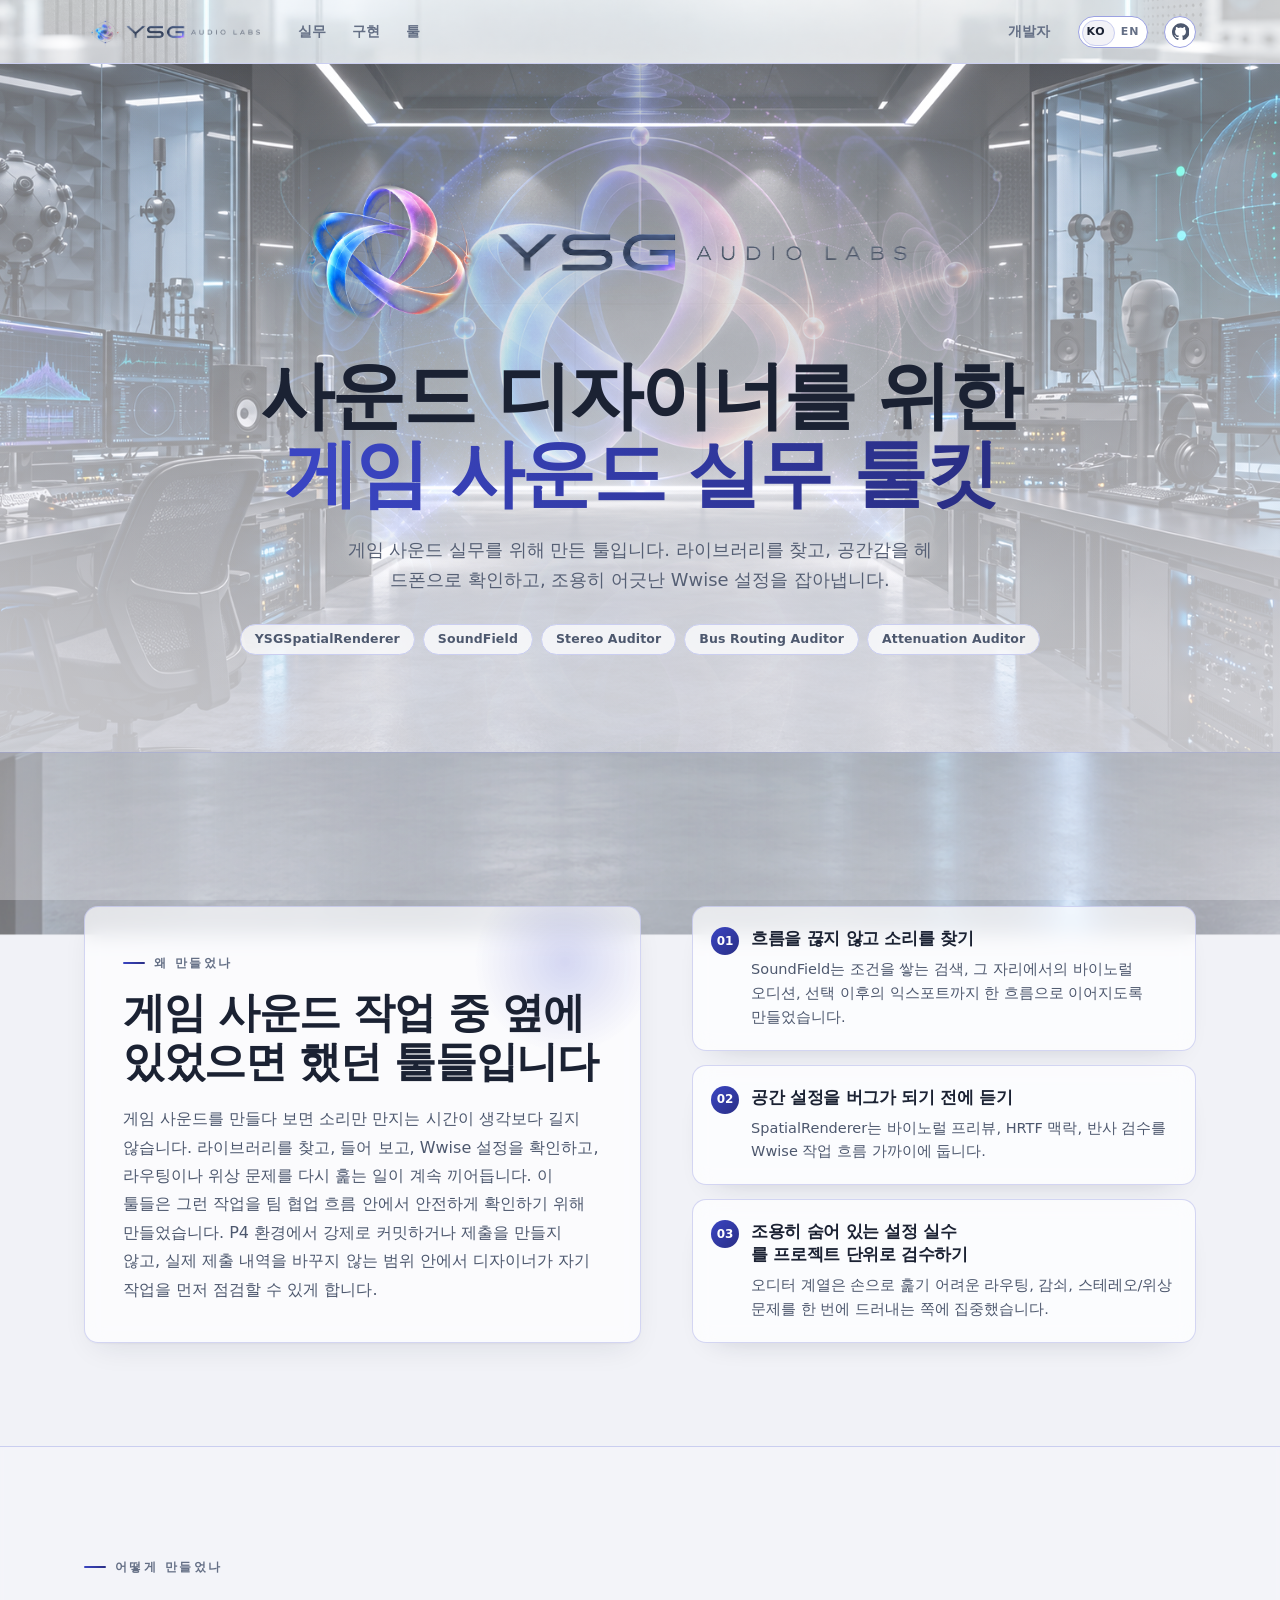
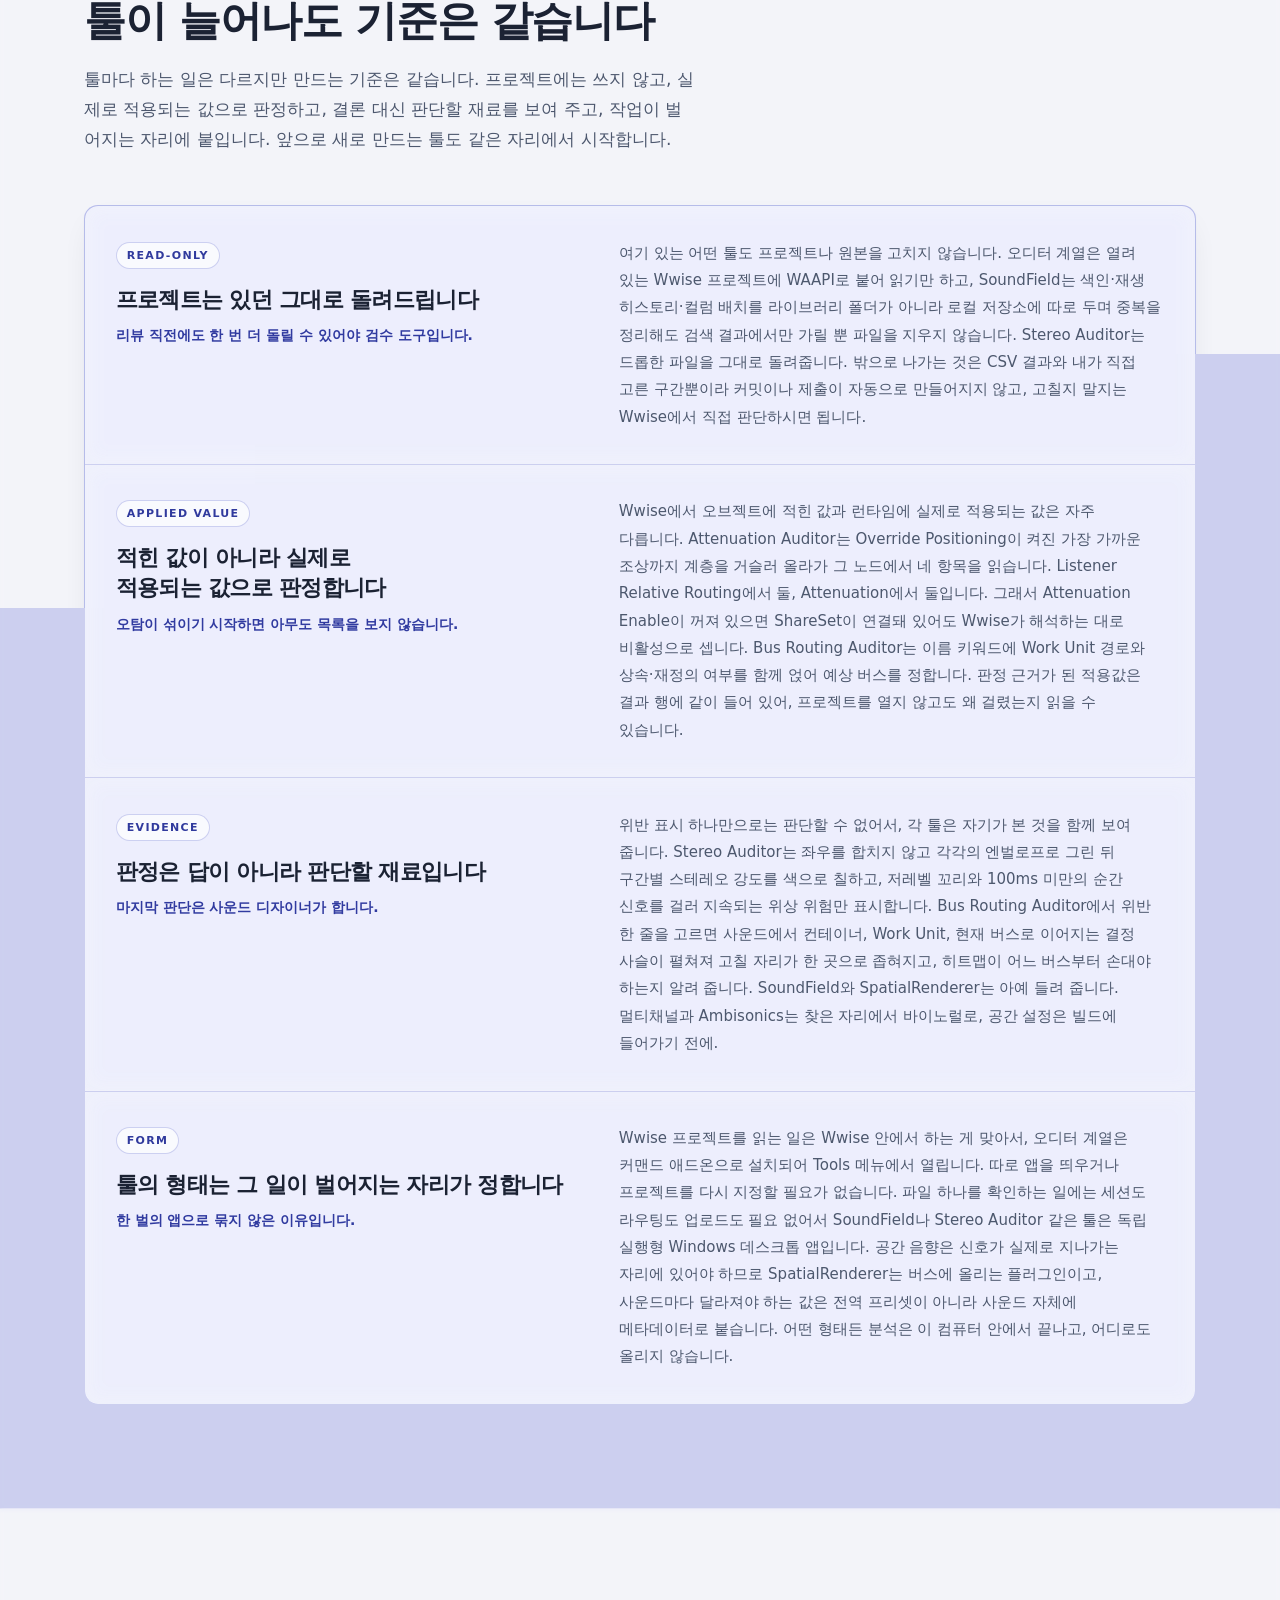
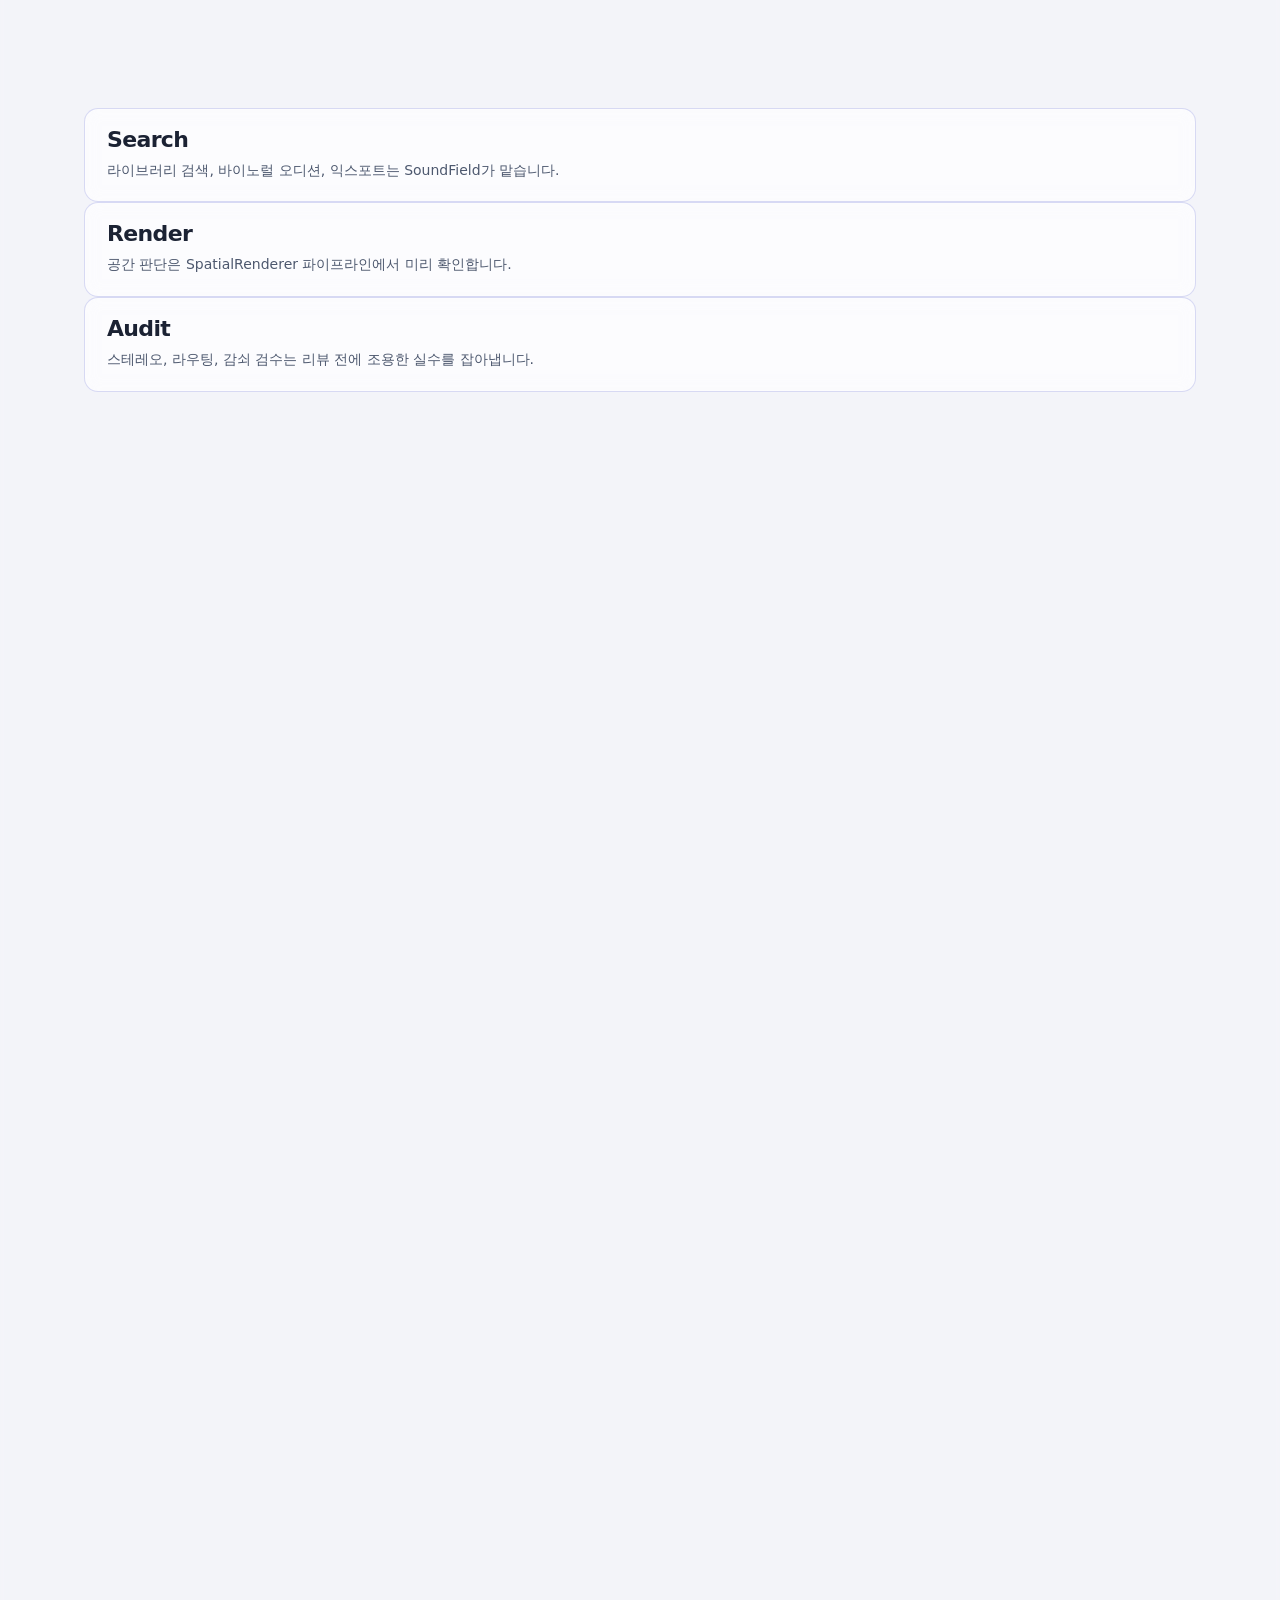
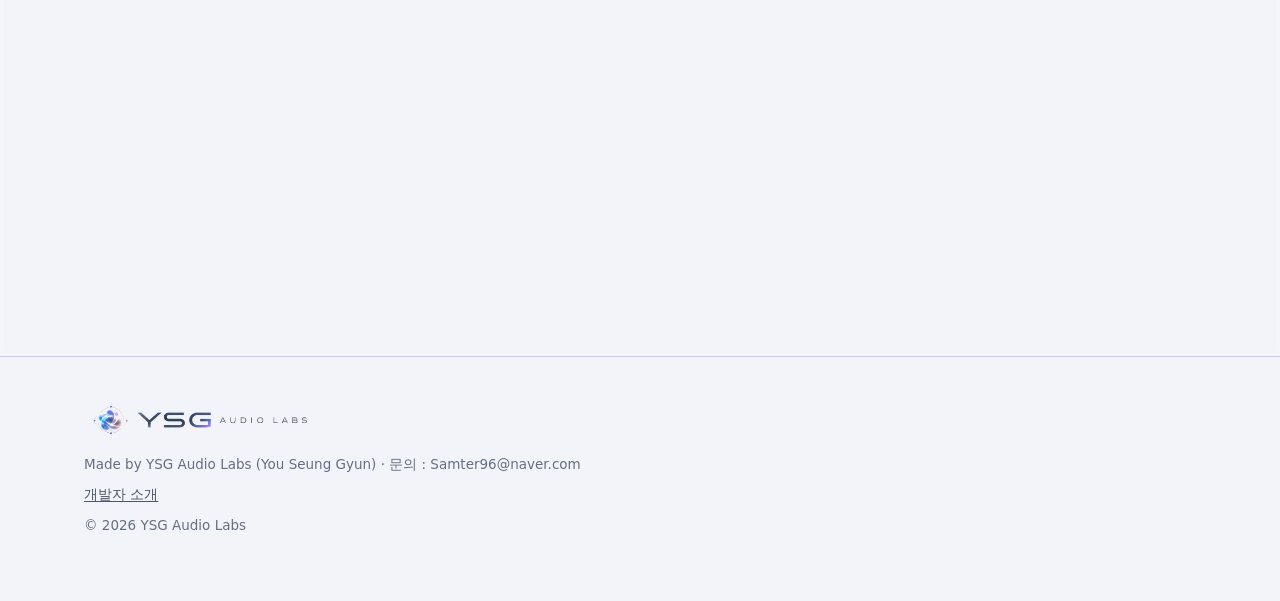
==== index.html @ 3180306f "chore: SoundField 다운로드를 v2.1.6 으로 올린다 Co-Authored-By: Claude Opus 5.5 <noreply@anthropic.com>" ====
<!doctype html>
<html lang="ko">
<head>
<meta charset="utf-8">
<meta name="viewport" content="width=device-width, initial-scale=1, viewport-fit=cover">
<title>YSG Audio Labs</title>
<meta name="description" content="YSG Audio Labs: YSGSpatialRenderer, SoundField, Stereo Auditor, Wwise Bus Routing Auditor, Wwise Attenuation Auditor — 사운드 디자이너를 위한 게임 사운드 실무 툴킷.">
<link rel="icon" href="assets/favicon-ysg.ico" sizes="any">
<link rel="icon" type="image/png" sizes="32x32" href="assets/favicon-ysg-32.png">
<link rel="apple-touch-icon" href="assets/favicon-ysg.png">
<!-- 공용 스타일시트·스크립트. 페이지마다 복사하지 말 것. -->
<link rel="stylesheet" href="assets/ysg.css">
<style>
  /* 허브는 제품이 아니라 목록이다. SoundField 의 파랑과 겹치지 않도록
     자체 키컬러는 인디고를 쓰고, 각 카드가 자기 제품의 키컬러를 인라인
     변수로 덮어쓴다 (사용자 지시 2026-09-10 — 페이지마다 다른 개성). */
  :root{
    --key:      #3a45c2;
    --key-2:    #2a2f86;
    --key-grad: #2a2f86;
    --keys-1:   #141c4a;
    --keys-2:   #23299b;
    --keys-3:   #2f3f8a;

    /* 밝은 지면도 인디고로 물들인다 — SoundField(파랑)·Bus Routing(초록)과
       같은 흰색이 아니라 페이지마다 다른 흰색이 되도록. 채도를 크게 올렸다
       — 이전 버전은 너무 옅어서 흰색과 구분이 안 됐다 (지적 반영, 2026-09-10). */
    --paper:  #f7f7fc;
    --tint:   #f3f4f9;
    --tint-2: #f2f2f7;
    --line:   #cacef0;
    --line-2: #9ba1e2;
  }
  /* 폰트 경로가 한 단계 얕다 (허브는 루트에 있다) — @font-face 는 스타일시트
     기준이라 그대로 동작한다. 여기서 다시 선언하지 말 것. */

  body.hub-page{
    background:#f1f2f7;
    isolation:isolate;
  }
  body.hub-page::before{
    content:""; position:fixed; inset:-2vw; z-index:0; pointer-events:none;
    background:
      linear-gradient(180deg, rgba(247,247,252,.18), rgba(247,247,252,.3) 44%, rgba(247,247,252,.48)),
      url("assets/hub-fixed-audio-lab-bg.png") center / cover no-repeat;
    filter:saturate(1.1) contrast(1.08);
    transform:scale(1.02);
  }
  body.hub-page::after{
    content:""; position:fixed; inset:0; z-index:0; pointer-events:none;
    background:
      radial-gradient(circle at 16% 18%, rgba(58,69,194,.12), transparent 34%),
      linear-gradient(90deg, rgba(247,247,252,.32), rgba(247,247,252,.06) 48%, rgba(247,247,252,.36));
  }
  /* ⚠ 여기에 `:not(...)` 을 붙이지 말 것. 특이도가 올라가면서 `.topbar.topbar`
     의 position:fixed 를 눌러 상단바 위에 57px 빈 자리가 생긴다. 빼야 할 요소는
     그쪽 특이도를 올린다 (assets/ysg.css 의 .developer-dialog.developer-dialog). */
  body.hub-page > *{position:relative; z-index:1}
  body.hub-page .topbar{
    background:
      linear-gradient(90deg, rgba(255,255,255,.72), rgba(255,255,255,.48), rgba(255,255,255,.76)),
      url("assets/hub-topbar-audio-lab.png") center / cover no-repeat;
    backdrop-filter:blur(8px) saturate(145%);
  }
  /* 위아래 여백을 줄였다 (2026-09-15). 로고 블록이 200px 을 더하면서 900px
     높이 화면에서 아래 섹션이 접힘선 밖으로 밀렸다. 마크 캔버스의 위아래는
     매듭 둘레라 그 자체가 여백처럼 읽히므로, 여백을 되돌리면 히어로만
     길어지고 숨은 더 트이지 않는다.
     실측(1440x900): 132px → 112px 로 히어로 758px → 735px. 원래 값은 150px
     이었다.
     ⚠ 마크 높이를 키운다면 이 값부터 다시 재야 한다. 둘을 같이 올리면
       히어로가 800px 을 넘고 아래 섹션이 보이지 않는다. */
  body.hub-page .hero{
    min-height:clamp(560px, 68vh, 760px);
    display:flex; align-items:center;
    padding-block:clamp(72px, 7.6vw, 112px);
    border-bottom:1px solid rgba(155,161,226,.36);
  }
  /* 히어로 스크림. 뒷벽의 YSG 매듭은 사진(hub-hero-audio-lab.png)에 이미 그려져
     있고, 이 흰 겹들이 그 위를 덮어 지면 톤을 만든다. 겹을 걷을수록 매듭의 색과
     둘레 궤도가 살아난다 — 그래서 옅게 잡았다 (2026-09-15, 지시 반영).
     ⚠ 첫 radial 의 중심(50% 38%)이 매듭 한가운데다. 제목 블록(히어로 기준
       y 157~314)도 같은 자리에 앉는다 — 매듭 y 110~330 과 겹친다. 이 값들을
       올리면 매듭이 다시 하얗게 뜨고, 내리면 제목 대비가 같이 떨어진다.
       둘을 따로 조절할 방법은 없다. 1265x584 기준 실측 대비:
         .72/.42/.14/.52 (이전) → 제목 5.67:1 · 부제 3.45:1
         .34/.30/.10/.46 (지금) → 제목 3.74:1 · 부제 2.47:1
       부제는 이전에도 4.5 미달이었고 text-shadow 로 버틴다. 제목에는 글로우를
       두지 않기로 했다. 대비를 되찾아야 하면 이 숫자들을 올리면 된다. */
  body.hub-page .hero::before{
    content:""; position:absolute; inset:0; z-index:0; pointer-events:none;
    background:
      radial-gradient(circle at 50% 38%, rgba(255,255,255,.34), rgba(255,255,255,.17) 30%, rgba(255,255,255,.03) 54%, transparent 74%),
      linear-gradient(90deg, rgba(247,247,252,.30), rgba(247,247,252,.07) 44%, rgba(247,247,252,.30)),
      linear-gradient(180deg, rgba(247,247,252,.10), rgba(247,247,252,.46) 88%),
      url("assets/hub-hero-audio-lab.png") center / cover no-repeat;
    filter:saturate(1.04) contrast(1.04);
    transform:scale(1.01);
  }
  body.hub-page .hero::after{
    content:""; position:absolute; inset:0; z-index:0; pointer-events:none;
    background:linear-gradient(180deg, rgba(247,247,252,.03), rgba(247,247,252,.46) 94%);
  }
  body.hub-page .hero .wrap{position:relative; z-index:1}
  body.hub-page .hero .aura{display:none}
  /* 스크림을 걷으면서 지면이 어두워져 --ink-3 눈썹이 1.71:1 까지 떨어졌다.
     히어로 안에서만 제목과 같은 색으로 내린다 — 실측 5.36:1. 다른 섹션의
     눈썹은 흰 카드 위에 앉으므로 그대로 둔다.
     ⚠ 지금 히어로에는 눈썹이 없다 (2026-09-15, 아래 락업이 그 자리를 받았다).
       되돌릴 때 이 규칙이 없으면 대비가 다시 1.71:1 로 떨어지므로 지우지
       말고 둔다. */
  body.hub-page .hero .eyebrow{color:var(--ink)}

  /* ── 히어로 락업 ───────────────────────────────────────────────
     상단바 락업은 30px 다 — "지금 어느 사이트냐"만 말한다. 허브 히어로에서는
     지면의 주인을 제목 크기로 먼저 세운다 (사용자 지시 2026-09-15:
     "크게 우리 로고와 텍스트").

     마크와 글자를 **각각 가장 큰 원본에서** 따로 가져와 붙인다. 완성된 락업
     PNG 한 장으로 갈아끼우지 말 것 — 그 한 장의 최대 원본이 1273x334 라서
     마크까지 같이 작아진다 (사용자 지적 2026-09-15: 고화질 아이콘을 찾았는데
     글자를 되돌릴 때 마크까지 저해상도로 되돌아갔다).

       assets/ysg-mark-hero.png      brand/ysg-mark-2026.png(1024x1024)을
                                     512x512 로 줄인 사본. 표시 최대 200px 의
                                     2배(400px)를 넘는다.
       assets/ysg-wordmark-hero.png  락업 원본에서 글자만 떼어낸 825x85.
                                     x 446~1273 · 잉크 y 136~208 을 실측해서
                                     자른 것이다 (Y 는 x 450 에서 시작하고,
                                     그 왼쪽 조각은 마크의 궤도 링이다).

     ⚠ 글자를 폰트로 조판해 갈아끼우지 말 것. 두 번 그렇게 만들어 두 번 뺐다.
       로고의 글자체는 락업 원본에만 있다 — Pretendard 로 짜면 YSG 의 G
       그라디언트와 AUDIO LABS 자간이 사라지고 그냥 본문 폰트로 보인다
       (사용자 지적: "폰트는 기존 폰트를 써야지").
     ⚠ 글자 표시폭 412px 을 올리지 말 것. 원본 825px 의 절반이라 2배 화면에서
       1:1 로 떨어진다. 더 큰 글자 원본은 없다 — brand/ 의 다른 가로 조합
       (ysg-lockup-horizontal-2026.png 1370x362, 리뉴얼로고_헤더용.png
       1916x821)은 흰 배경이 박힌 24bpp 라 사진 위에 못 올린다.
       크게 쓰고 싶으면 마크만 키운다 — 그쪽은 원본이 1024px 이다.

     광학 보정 (--brand-nudge). 기하 중심으로 두면 글자가 오른쪽으로 쏠려
     보인다 — 눈이 로고를 한 덩어리로 보지 않고 진한 마크를 기준점으로 잡은 뒤
     글자가 오른쪽으로 뻗은 것으로 읽기 때문이다 (사용자 지적 2026-09-15).
     실측(락업 원본 1273px 기준, 열별 잉크량을 채도로 갈라서):
       마크 구간 중심 404.5 · 워드마크 중심 770.0 · 캔버스 중심 636.5
     워드마크가 폭의 10.5% 오른쪽이다. 0 / 6 / 10.5% 를 렌더해 비교하고 6% 로
     정했다 (사용자 선택) — 10.5% 는 워드마크가 정중앙에 오는 대신 마크가
     왼쪽으로 튀어나온다.
     ⚠ 불투명도 x 어두움 으로 잰 무게중심은 기하 중심보다 184px **왼쪽**이라
       (마크가 진해서) 반대 방향을 가리킨다. 그 값으로 보정하지 말 것 —
       눈이 쓰는 기준점은 무게중심이 아니라 워드마크다.
     ⚠ margin 으로 밀지 말 것. 가운데 정렬이 죽는다. transform 의 % 는 요소
       자기 폭 기준이라 화면 폭이 바뀌어도 비율이 유지된다. */
  body.hub-page .hero__brand{
    --brand-nudge: 6%;
    display:flex; flex-wrap:wrap;
    align-items:center; justify-content:center;
    gap:clamp(6px, 1vw, 16px);
    /* ⚠ fit-content 를 빼지 말 것. 블록이 지면 폭(688px)을 다 먹으면 아래
       transform 의 % 가 로고 폭이 아니라 지면 폭 기준이 되어, 로고 크기를
       바꿀 때 보정량이 같이 안 따라온다. */
    width:fit-content; max-width:100%;
    margin:0 auto clamp(2px, .8vw, 12px);
    transform:translateX(calc(-1 * var(--brand-nudge)));
    /* 매듭은 어두운 지면에서 빛나도록 그린 그림이다. 이 밝은 스크림 위에서는
       둘레가 풀려 사진의 기물과 섞인다 — 옅은 그림자 한 겹으로만 떼어낸다. */
    filter:drop-shadow(0 8px 22px rgba(27,34,51,.20));
  }
  /* ⚠ 캔버스 높이로 재는 값이다. 잉크는 캔버스의 77.7% 뿐이라(실측 bbox
     y 114~909 / 1024) 눈에 보이는 매듭은 200px 캔버스에서 155px 이다. */
  body.hub-page .hero__brandmark{
    height:clamp(124px, 14.4vw, 200px); width:auto; flex:0 0 auto;
  }
  /* 지면의 .52 다. .62 로 뒀다가 내렸다 — 한 줄 폭이 지면에 너무 꽉 차서
     위 --brand-nudge 가 밀 자리가 없고 430px 근처에서 왼쪽이 잘렸다.
     실측: .52 면 385px 폭까지 6% 보정이 잘리지 않는다 (그 아래는 아래
     미디어쿼리가 세로로 쌓고 보정을 끈다). 1440px 에서는 412px 상한에
     걸리므로 이 비율은 810px 아래에서만 작동한다. */
  body.hub-page .hero__brandword{
    width:min(calc((100vw - 2 * var(--pad)) * .52), 412px);
    height:auto; flex:0 1 auto;
  }
  /* 좁은 화면은 세로로 쌓는다. 한 줄로는 385px 아래에서 왼쪽이 잘리고,
     378px 아래에서는 어차피 flex-wrap 으로 접힌다 — 접히는 모양을 우연에
     맡기지 않고 여기서 정한다.
     ⚠ 쌓이면 --brand-nudge 를 0 으로 둘 것. 광학 보정은 마크가 글자 **왼쪽**에
       있을 때의 쏠림을 잡는 값이다. 위아래로 놓이면 좌우 비대칭이 없어서
       보정이 그냥 왼쪽으로 밀어버리는 오류가 된다. */
  @media (max-width: 420px){
    body.hub-page .hero__brand{
      --brand-nudge: 0%;
      flex-direction:column;
      gap:clamp(2px, 1.2vw, 8px);
      /* 가로로 놓일 때는 줄 높이가 마크(200px)라 글자가 그 가운데 떠서 아래에
         저절로 여백이 생긴다. 쌓으면 글자가 블록 맨 아래에 오고, 글자 PNG 는
         잉크가 꽉 찬 타이트 크롭이라 여백이 0 이 된다 — 제목에 붙는다.
         그래서 쌓일 때만 아래 여백을 따로 준다. */
      margin-bottom:clamp(14px, 4vw, 24px);
    }
    /* 쌓이면 마크가 글자 폭(300px)에 비해 작아 보인다 — 가로일 때는 글자 옆에
       나란히 서서 키로 읽히지만, 위아래로 놓이면 폭으로 비교된다. */
    body.hub-page .hero__brandmark{height:clamp(130px, 38vw, 180px)}
    body.hub-page .hero__brandword{
      width:min(calc(100vw - 2 * var(--pad)), 300px);
    }
  }
  body.hub-page .hero__sub{
    color:#555f74;
    text-shadow:0 1px 12px rgba(255,255,255,.7);
  }
  body.hub-page .hero .chip{
    background:rgba(255,255,255,.74);
    backdrop-filter:blur(10px) saturate(150%);
    box-shadow:0 10px 26px -20px rgba(27,34,51,.34);
  }
  body.hub-page .band{
    background:rgba(247,247,252,.36);
    backdrop-filter:blur(2px) saturate(118%);
  }

  .tools{
    display:grid; grid-template-columns:repeat(2,minmax(0,1fr)); gap:22px;
    margin-top:clamp(34px,4vw,54px);
  }
  .tool{
    position:relative; display:grid;
    grid-template-columns:minmax(118px, 178px) minmax(0,1fr);
    gap:clamp(18px,2.4vw,30px);
    align-items:center; padding:clamp(18px,2.2vw,26px);
    background:#fff; border:1px solid var(--line); border-radius:var(--r);
    box-shadow:var(--shadow); overflow:hidden;
    transition:transform .22s cubic-bezier(.2,.8,.2,1), box-shadow .22s;
  }
  /* 카드 배경 = 그 제품 사진의 배경을 흐리게 깐 것. 사진마다 배경이 달라서
     카드마다 분위기가 달라진다 (--product-bg 는 카드 인라인에서 준다).

     카드 **전체**가 사진이다 — 흰색으로 끝나는 구간을 두지 않는다
     (사용자 지시 2026-09-14: "카드의 모든 여백을 다 사진 배경으로 채워").

     ⚠ 글자 칸 베일을 .86 아래로 내리지 말 것. 사진의 검은 부분은 흰 베일로만
       들어올릴 수 있고(밝기 필터는 검정을 못 올린다), 검정 위 본문(--ink-2)이
       4.5:1 을 넘으려면 베일이 .86 은 되어야 한다.
       실측(글자 칸 최악 셀 기준, 5개 카드): .78 → 4.35~4.62 / .82 → 4.80~5.03
       / .86 → 5.27~5.46.
     ⚠ 이 베일 위에서는 원래 키컬러·--ink-3 이 그대로는 못 버틴다 (눈썹 3.37~4.62,
       상태칩 3.73~3.86). 그래서 아래에서 눈썹은 키컬러를 어둡게 섞고, 상태칩은
       흰 알약 배경을 준다 — 색을 바꾸는 대신 사진을 덮지 않기 위한 선택이다. */
  .tool::before{
    content:""; position:absolute; inset:-34px; z-index:0; pointer-events:none;
    background:
      radial-gradient(circle at 16% 38%, color-mix(in srgb, var(--key) 20%, transparent), transparent 44%),
      var(--product-bg) center / cover no-repeat;
    filter:blur(14px) saturate(1.22) brightness(1.12);
    opacity:1; transform:scale(1.045);
  }
  /* 옅게 덮는 곳은 **글자·버튼이 실제로 놓인 사각형뿐**이다. 실측(카드 대비):
     글자 블록은 x 41.2~88.6% · y 16.9~84.1% 안에 들어온다.

     그 사각형만 덮으려면 가로·세로 두 그라데이션의 **교집합**이 필요하다.
     흰 베일을 두 장 겹치면 합집합이라 오히려 더 밝아지므로, 베일은 한 장만
     깔고 마스크 두 장을 mask-composite:intersect 로 교차시킨다.
     그 바깥 — 제품 이미지 둘레, 카드 네 변 — 은 사진이 그대로 보인다
     (2026-09-14 사용자 지시: 글자 있는 데만 옅게, 나머지는 훨씬 짙게).

     ⚠ 타원 한 장으로는 안 된다. 글자 칸 왼쪽 경계가 세로 직선이라 타원을
       그 선에 맞추면 제품 이미지 옆 여백까지 같이 밝아진다 (먼저 해 보고 뺐다).
     ⚠ mask-composite 를 모르는 브라우저는 기본값이 합집합이라 베일이 십자로
       넓게 깔린다 — 사진만 덜 보일 뿐 글자는 그대로 읽힌다. 안전한 쪽으로 깨진다. */
  .tool::after{
    content:""; position:absolute; inset:0; z-index:0; pointer-events:none;
    background:rgba(255,255,255,.86);
    -webkit-mask-image:
      linear-gradient(90deg, transparent 20%, #000 38%, #000 90%, rgba(0,0,0,.4) 100%),
      linear-gradient(180deg, transparent 0%, #000 14%, #000 86%, rgba(0,0,0,.3) 100%);
    mask-image:
      linear-gradient(90deg, transparent 20%, #000 38%, #000 90%, rgba(0,0,0,.4) 100%),
      linear-gradient(180deg, transparent 0%, #000 14%, #000 86%, rgba(0,0,0,.3) 100%);
    -webkit-mask-composite:source-in;
    mask-composite:intersect;
  }
  .tool > *{position:relative; z-index:1}
  .tool:hover{transform:translateY(-3px);
    box-shadow:0 2px 4px rgba(27,34,51,.05), 0 24px 46px -18px rgba(27,34,51,.24)}
  /* 카드 상단 띠 — 이 카드가 어느 제품인지 색으로 먼저 말한다 */
  .tool__band{
    position:absolute; left:0; right:0; top:0; height:3px;
    background:linear-gradient(90deg, var(--key), var(--key-2));
  }
  .tool--featured{
    grid-column:span 2;
    grid-template-columns:minmax(220px, 320px) minmax(0,1fr);
  }
  /* 눈썹 — 사진 베일 위라서 키컬러 원색은 3.37~4.62:1 로 모자란다.
     72% 만 남기고 어둡게 섞으면 5.20~6.62:1 (2026-09-14 실측). */
  .tool__eyebrow{
    display:block; font-size:11px; font-weight:700; letter-spacing:.18em;
    text-transform:uppercase;
    color:color-mix(in srgb, var(--key) 72%, #0d1117);
  }
  .tool__name{
    font-size:clamp(18px,1.8vw,24px); font-weight:800; letter-spacing:-.03em;
    margin-top:8px;
  }
  .tool--featured .tool__name{font-size:clamp(23px,2.7vw,34px)}
  .tool__body{min-width:0}
  .tool__body p{
    margin:9px 0 0; font-size:13.8px; color:var(--ink-2);
    line-height:1.6; max-width:52ch; word-break:keep-all;
  }
  /* 이럴 때 씁니다 — 기능 설명 한 줄 위에 "어떤 상황에서 꺼내 쓰는 툴인지"를
     먼저 말한다 (2026-09-18). 카드가 기능만 나열하면 무엇을 하는 툴인지는
     읽히지만 나에게 필요한 툴인지는 읽히지 않는다.
     ⚠ 라벨(`b`)과 문장(`span`)에 data-en 을 따로 건다. 바깥 p 에 한 번에
       걸면 EN 치환이 안쪽 마크업까지 통째로 갈아치운다.
     ⚠ flex 로 짜지 말 것. 일반 카드의 글자 칸은 1440 에서 283px 뿐이라
       라벨이 제 줄을 차지하면 그것만으로 한 줄(21px)을 먹는다 — 실측으로
       98px(5줄)까지 갔다. 인라인으로 문장 안에 흘려 두 줄에 맞춘다.
     ⚠ 문장은 32자 안쪽으로 쓸 것. 그 폭에서 한 줄이 19자다. */
  .tool__when{
    margin:12px 0 0; max-width:52ch;
    font-size:13.4px; font-weight:700; line-height:1.62;
    color:var(--ink); word-break:keep-all;
  }
  .tool__when b{
    display:inline-block; margin-right:7px; padding:3px 8px; border-radius:999px;
    font-size:10.5px; font-weight:800; letter-spacing:.14em; text-transform:uppercase;
    white-space:nowrap; vertical-align:1px;
    color:color-mix(in srgb, var(--key) 74%, #111827);
    background:rgba(255,255,255,.72); border:1px solid rgba(155,161,226,.48);
  }
  .tool-points{
    display:grid; grid-template-columns:repeat(3,minmax(74px,1fr));
    gap:14px; margin-top:15px; max-width:460px;
  }
  /* ⚠ text-align 을 빼지 말 것. 아이콘은 인라인이라 셀 왼쪽에 붙고 글자는 제
     폭만큼 퍼져서, 라벨이 길수록 둘의 중심이 벌어진다 — 15개 중 11개가
     어긋났고 "그 자리에서 오디션" 은 20.2px 였다 (실측, 2026-09-15). */
  .tool-point{
    min-width:0; min-height:70px; padding:0; text-align:center;
    background:transparent; border:0; box-shadow:none;
  }
  /* ⚠ margin-inline:auto 를 빼지 말 것. assets/ysg.css 의 `img,svg{display:block}`
     때문에 이 아이콘은 블록이라 위의 text-align:center 가 먹지 않는다.
     글자만 가운데로 가고 아이콘은 왼쪽에 남는다. */
  .tool-point svg{
    margin-inline:auto;
    width:42px; height:42px; color:var(--key); stroke:currentColor;
    fill:none; stroke-width:1.8; stroke-linecap:round; stroke-linejoin:round;
    filter:drop-shadow(0 10px 16px color-mix(in srgb, var(--key) 24%, transparent));
  }
  .tool-point span{
    display:block; margin-top:7px; font-size:11.5px; font-weight:800;
    line-height:1.35; color:var(--ink); letter-spacing:-.02em; word-break:keep-all;
  }
  .tool--featured .tool-points{max-width:520px}
  .tool__foot{display:flex; flex-wrap:wrap; align-items:center; gap:10px; margin-top:18px}
  /* 상태칩 — 사진 위에서 --ink-3 는 3.73:1 밖에 안 나온다.
     알약에 흰 배경을 깔아 제 바닥을 만들면 4.63:1 (2026-09-14 실측). */
  .tool__status{
    font-size:12px; font-weight:700; letter-spacing:.08em; text-transform:uppercase;
    padding:5px 12px; border-radius:999px; white-space:nowrap;
    border:1px solid var(--line-2); color:var(--ink-3);
    background:rgba(255,255,255,.7);
  }
  .tool .btnrow{margin-top:0}
  /* ⚠ 좌우 여백을 18px 로 되돌리지 말 것. EN 표기에서 칩 70 + 버튼 102+100 +
     간격 22 = 294px 라 카드 가용폭 283px 를 넘겨 버튼 줄이 아래로 접힌다.
     KO 는 274px 라 티가 안 나고 영어로 바꿔야 드러난다 (실측, 2026-09-15). */
  .tool .btn{height:40px; padding:0 14px; font-size:13.5px}
  .tool__badge{
    position:relative; display:block; align-self:center;
    width:min(178px,100%); aspect-ratio:1; border-radius:20px;
    overflow:hidden; background:#080b12; border:1px solid rgba(255,255,255,.18);
    box-shadow:0 24px 48px -24px rgba(27,34,51,.34), 0 0 0 1px rgba(20,28,45,.08);
  }
  .tool__badge::after{
    content:""; position:absolute; inset:0; pointer-events:none;
    background:linear-gradient(135deg, rgba(255,255,255,.24), rgba(255,255,255,0) 34%, rgba(0,0,0,.18) 100%);
    mix-blend-mode:screen; opacity:.35;
  }
  .tool__badge img{display:block; width:100%; height:100%; object-fit:cover}
  .tool--featured .tool__badge{width:min(270px,100%); justify-self:end}
  .story-grid{
    display:grid; grid-template-columns:1.05fr .95fr; gap:clamp(24px,4vw,54px);
    align-items:start; margin-top:clamp(34px,4vw,56px);
  }
  .story-copy{
    position:relative; padding:clamp(24px,3vw,38px);
    border:1px solid rgba(155,161,226,.42); border-radius:var(--r);
    background:rgba(255,255,255,.68); backdrop-filter:blur(10px) saturate(140%);
    box-shadow:var(--shadow); overflow:hidden;
  }
  .story-copy::before{
    content:""; position:absolute; inset:-40px -20px auto auto; width:190px; height:190px;
    border-radius:50%; background:radial-gradient(circle, rgba(58,69,194,.2), transparent 68%);
    pointer-events:none;
  }
  .story-copy h2{position:relative; margin-top:14px}
  .story-copy p{
    position:relative; margin:18px 0 0; color:var(--ink-2);
    font-size:16px; line-height:1.78; word-break:keep-all;
  }
  .practice-list{display:grid; gap:14px}
  .practice-card{
    position:relative; padding:20px 22px 20px 58px; min-height:118px;
    border:1px solid rgba(155,161,226,.42); border-radius:var(--r);
    background:rgba(255,255,255,.72); backdrop-filter:blur(10px) saturate(140%);
    box-shadow:0 14px 32px -24px rgba(27,34,51,.32);
  }
  .practice-card b{
    position:absolute; left:18px; top:20px; width:28px; height:28px; border-radius:50%;
    display:grid; place-items:center; color:#fff; font-size:12px; font-weight:800;
    background:linear-gradient(135deg, var(--key), var(--key-grad));
  }
  .practice-card h3{font-size:17px; line-height:1.35; letter-spacing:-.02em}
  .practice-card p{
    margin:8px 0 0; color:var(--ink-2); font-size:14.5px; line-height:1.64;
    word-break:keep-all;
  }
  /* ── 원칙 행 ────────────────────────────────────────────────────
     4단 카드였던 `.build-strip` 을 행으로 바꿨다 (2026-09-18, 사용자 지적:
     "어떻게 만들었나가 말이 안 된다"). 카드 넷에 한 단락씩 욱여넣으면 제목과
     본문이 서로 다른 이야기를 한다 — 실제로 `로컬 처리 우선` 카드의 본문은
     제품 형태를 말하고 있었고, `POC에서 실무 도구로` 는 만드는 방식이 아니라
     연혁이었다.
     행 하나 = 주장 하나. 왼쪽은 라벨·제목·한 줄 요약, 오른쪽은 근거 단락이다.
     ⚠ 오른쪽 단락을 두세 문장 아래로 줄이지 말 것. 이 절의 목적이 "자세히"다.
       짧게 만들 거면 카드로 되돌아가는 게 낫다. */
  .principles{
    display:grid; gap:1px; margin-top:clamp(34px,4vw,56px);
    overflow:hidden; border-radius:var(--r);
    border:1px solid rgba(155,161,226,.44); background:rgba(155,161,226,.44);
    box-shadow:var(--shadow);
  }
  .principle{
    display:grid; grid-template-columns:minmax(0,.92fr) minmax(0,1.08fr);
    gap:clamp(18px,3vw,44px);
    padding:clamp(24px,2.6vw,34px) clamp(22px,2.4vw,32px);
    background:rgba(255,255,255,.72); backdrop-filter:blur(10px) saturate(140%);
  }
  .principle__label{
    display:inline-flex; align-items:center; height:27px; padding:0 10px;
    border-radius:999px; font-size:11px; font-weight:800; letter-spacing:.12em;
    color:color-mix(in srgb, var(--key) 76%, #111827);
    background:rgba(255,255,255,.72); border:1px solid rgba(155,161,226,.48);
  }
  .principle h3{
    margin-top:16px; font-size:clamp(18px,1.7vw,22px); line-height:1.36;
    letter-spacing:-.03em; word-break:keep-all;
  }
  .principle__tag{
    margin:10px 0 0; font-size:14px; font-weight:800; line-height:1.6;
    color:color-mix(in srgb, var(--key) 78%, #111827); word-break:keep-all;
  }
  .principle__body{
    margin:0; align-self:center; color:var(--ink-2);
    font-size:15px; line-height:1.82; word-break:keep-all;
  }
  .principle__body code{
    font-family:ui-monospace, "Cascadia Mono", Consolas, monospace;
    font-size:.9em; background:var(--tint-2); padding:1px 6px; border-radius:5px;
    overflow-wrap:anywhere;
  }
  }
  .tool-summary{
    display:grid; grid-template-columns:repeat(3,minmax(0,1fr)); gap:16px;
    margin-top:clamp(28px,3vw,40px);
  }
  .summary-card{
    padding:20px 22px; border-radius:var(--r);
    border:1px solid rgba(155,161,226,.38); background:rgba(255,255,255,.66);
    backdrop-filter:blur(8px) saturate(130%);
  }
  .summary-card strong{display:block; font-size:22px; line-height:1; letter-spacing:-.03em}
  .summary-card span{display:block; margin-top:9px; color:var(--ink-2); font-size:14px; line-height:1.55}
  /* 개발자 소개 컴포넌트(상단바 버튼·다이얼로그·푸터 링크)는 제품 페이지
     제품 페이지로 넓히면서 assets/ysg.css 로 옮겼다. 여기에 다시 적지 말 것. */
  @media (max-width:1000px){
    .story-grid{grid-template-columns:1fr}
    .principle{grid-template-columns:1fr; gap:16px}
    .tool-summary{grid-template-columns:1fr}
    .tool{grid-template-columns:minmax(132px, 190px) minmax(0,1fr)}
    .tool--featured{grid-template-columns:minmax(180px, 240px) minmax(0,1fr)}
    .tool__body p{max-width:48ch}
  }
  @media (max-width:860px){
    .tools{grid-template-columns:1fr}
    .tool--featured{grid-column:span 1}
  }
  @media (max-width:560px){
    .tool{grid-template-columns:1fr}
    .tool--featured{grid-template-columns:1fr}
    .principle{padding:22px 20px}
    .tool-points{grid-template-columns:repeat(3,minmax(0,1fr))}
    .tool .pkg{max-width:200px}
    .tool__badge{max-width:220px}
    /* 1열이 되면 글자가 이미지 **아래**로 내려간다. 실측: 글자 블록이
       x 5.5~93.3% · y 53.2~96%. 그래서 아래쪽 절반만 덮고 위쪽(제품 이미지와
       그 둘레)은 사진이 그대로 보이게 둔다. */
    .tool::after{
      -webkit-mask-image:
        linear-gradient(90deg, rgba(0,0,0,.55) 0%, #000 4%, #000 96%, rgba(0,0,0,.55) 100%),
        linear-gradient(180deg, transparent 0%, transparent 40%, #000 51%, #000 98%, rgba(0,0,0,.7) 100%);
      mask-image:
        linear-gradient(90deg, rgba(0,0,0,.55) 0%, #000 4%, #000 96%, rgba(0,0,0,.55) 100%),
        linear-gradient(180deg, transparent 0%, transparent 40%, #000 51%, #000 98%, rgba(0,0,0,.7) 100%);
    }
  }
</style>
</head>
<body class="hub-page">

<header class="topbar">
  <div class="topbar__in">
    <a class="ysglock" href="./index.html" aria-label="YSG Audio Labs">
      <img class="ysglock__l" src="assets/ysg-lockup-compact.png" alt="">
      <img class="ysglock__d" src="assets/ysg-lockup-compact-dark.png" alt="">
    </a>
    <nav class="navlinks" aria-label="페이지 섹션">
      <a href="#practice" data-en="Practice">실무</a>
      <a href="#build" data-en="Build">구현</a>
      <a href="#tools" data-en="Tools">툴</a>
    </nav>
    <button class="developer-topbtn" type="button" data-dialog-open="developer-dialog" data-en="Developer">개발자</button>
    <button class="langswitch" type="button" aria-label="언어 전환" aria-pressed="false"><span class="ko">KO</span><span class="en">EN</span></button>
    <a class="ghicon" href="https://github.com/samter96?tab=repositories" target="_blank" rel="noreferrer" aria-label="GitHub repositories">
      <svg viewBox="0 0 24 24" aria-hidden="true"><path d="M12 .5a12 12 0 0 0-3.79 23.39c.6.11.82-.26.82-.58v-2.03c-3.34.73-4.04-1.42-4.04-1.42-.55-1.38-1.34-1.75-1.34-1.75-1.09-.75.08-.73.08-.73 1.21.08 1.85 1.24 1.85 1.24 1.07 1.84 2.81 1.31 3.5 1 .11-.78.42-1.31.76-1.61-2.67-.3-5.47-1.33-5.47-5.93 0-1.31.47-2.38 1.24-3.22-.12-.3-.54-1.52.12-3.18 0 0 1.01-.32 3.3 1.23a11.4 11.4 0 0 1 6 0c2.29-1.55 3.3-1.23 3.3-1.23.66 1.66.24 2.88.12 3.18.77.84 1.24 1.91 1.24 3.22 0 4.61-2.81 5.63-5.49 5.93.43.37.81 1.1.81 2.22v3.29c0 .32.22.7.83.58A12 12 0 0 0 12 .5z"/></svg>
    </a>
  </div>
</header>

<div id="developer-dialog" class="developer-dialog" role="dialog" aria-modal="true" aria-labelledby="developer-dialog-title" hidden>
  <article class="developer-card">
    <button class="developer-close" type="button" data-dialog-close aria-label="닫기">×</button>
    <figure class="developer-photo">
      <img src="assets/developer-you-seung-gyun.png" alt="유승균 프로필 일러스트">
    </figure>
    <div class="developer-copy">
      <span class="eyebrow" data-en="YSG Audio Labs Developer">YSG Audio Labs 개발자</span>
      <h2 id="developer-dialog-title" data-en="You Seung Gyun">유승균</h2>
      <div class="developer-role" data-en="Game Sound Designer / Audio Engineer / Recording Engineer">
        게임 사운드 디자이너 / 오디오 엔지니어 / 레코딩 엔지니어
      </div>
      <p data-en="YSG Audio Labs is made from the point of view of someone who has worked across recording studios and game development studios. The tools are shaped around the checks, handoffs and audio decisions that come up in real production, so they stay close to the way sound teams actually work.">
        YSG Audio Labs는 다수의 레코딩 스튜디오와 게임 개발 스튜디오에서 경력을 이어가고 있는 현업자의 관점으로 만듭니다. 실제 프로덕션에서 자주 마주치는 점검, 전달, 사운드 판단의 순간을 기준으로 설계해 사운드 팀의 협업 흐름 가까이에 두는 것을 목표로 합니다.
      </p>
      <div class="developer-meta" aria-label="개발자 전문 영역">
        <span data-en="Game audio production">게임 오디오 제작</span>
        <span data-en="Recording studio workflow">레코딩 스튜디오 워크플로우</span>
        <span data-en="Wwise pipeline tools">Wwise 파이프라인 도구</span>
      </div>
      <a class="developer-mail" href="mailto:samter96@naver.com" aria-label="이메일 samter96@naver.com">
        <svg viewBox="0 0 24 24" aria-hidden="true"><path d="M4 6h16v12H4z"/><path d="m4 7 8 6 8-6"/></svg>
        <span>samter96@naver.com</span>
      </a>
    </div>
  </article>
</div>

  <!-- 박스 렌더용 필터·그라디언트를 **한 벌만** 정의한다.
      ⚠ 카드마다 정의하면 같은 id 가 여러 개가 되어 첫 번째만 적용된다. -->
  <svg width="0" height="0" style="position:absolute" aria-hidden="true">
    <defs>
      <filter id="hubFlow" x="-30%" y="-30%" width="160%" height="160%" color-interpolation-filters="sRGB">
        <feTurbulence type="fractalNoise" baseFrequency="0.004 0.009" numOctaves="4" seed="11" result="n"/>
        <feDisplacementMap in="SourceGraphic" in2="n" scale="170" xChannelSelector="R" yChannelSelector="G"/>
        <feGaussianBlur stdDeviation="9"/>
      </filter>
      <filter id="hubWood" x="0" y="0" width="100%" height="100%">
        <feTurbulence type="fractalNoise" baseFrequency="0.9 0.012" numOctaves="3" seed="6"/>
        <feColorMatrix type="matrix" values="0 0 0 0 .42  0 0 0 0 .33  0 0 0 0 .22  .5 .3 .2 0 0"/>
      </filter>
      <linearGradient id="hubScrim" x1="0" y1="0" x2="0" y2="1">
        <stop offset="0" stop-color="#05070d" stop-opacity="0"/>
        <stop offset="52%" stop-color="#05070d" stop-opacity=".2"/>
        <stop offset="100%" stop-color="#05070d" stop-opacity=".9"/>
      </linearGradient>
      <radialGradient id="hubVig" cx="48%" cy="38%" r="76%">
        <stop offset="52%" stop-color="#000" stop-opacity="0"/>
        <stop offset="100%" stop-color="#04060c" stop-opacity=".78"/>
      </radialGradient>
      <linearGradient id="hubLock1" x1="0" y1="1" x2="1" y2="0"><stop offset="0" stop-color="#b6c6ff"/><stop offset=".55" stop-color="#d5c2ff"/><stop offset="1" stop-color="#ffb8ea"/></linearGradient>
      <linearGradient id="hubLock2" x1="0" y1="1" x2="1" y2="0"><stop offset="0" stop-color="#7ee8f5"/><stop offset=".55" stop-color="#a9c4ff"/><stop offset="1" stop-color="#cbaaff"/></linearGradient>
      <linearGradient id="hubLock3" x1="0" y1="1" x2="1" y2="0"><stop offset="0" stop-color="#9ef0f4"/><stop offset=".55" stop-color="#b6f0c8"/><stop offset="1" stop-color="#d6f2a8"/></linearGradient>
      <linearGradient id="hubLock4" x1="0" y1="1" x2="1" y2="0"><stop offset="0" stop-color="#a8f0cc"/><stop offset=".55" stop-color="#9ef0e2"/><stop offset="1" stop-color="#e0f0a8"/></linearGradient>
      <linearGradient id="hubLock5" x1="0" y1="1" x2="1" y2="0"><stop offset="0" stop-color="#ffd9a3"/><stop offset=".55" stop-color="#ffb0a0"/><stop offset="1" stop-color="#ffe7c2"/></linearGradient>
    </defs>
  </svg>

<main id="top">

  <section class="hero">
    <div class="aura" aria-hidden="true"><i></i><i></i><i></i></div>
    <div class="wrap">
      <div class="hero__head">
        <!-- 눈썹 `툴 모음` 이 있던 자리다. 락업이 들어오면서 뺐다 — 큰 로고 위에
             12px 대문자 한 줄을 더 얹으면 블록이 넷이 되고, 어떤 툴들인지는 바로
             아래 칩들이 이미 말한다 (2026-09-15).
             ⚠ 이름은 글자 쪽 img 의 alt 가 유일하게 말한다. 마크는 alt="" 로
               비우고 글자는 채운다 — 둘 다 채우면 읽어주는 기기에서
               `YSG Audio Labs` 가 두 번 들리고, 둘 다 비우면 사이트 이름이
               사라진다.
             ⚠ 여기를 h1 으로 올리지 말 것. h1 은 아래 태그라인이 쥔다 — 로고를
               제목으로 만들면 한 페이지에 h1 이 둘이 된다. -->
        <div class="hero__brand">
          <img class="hero__brandmark" src="assets/ysg-mark-hero.png"
               alt="" width="512" height="512" fetchpriority="high">
          <img class="hero__brandword" src="assets/ysg-wordmark-hero.png"
               alt="YSG Audio Labs" width="825" height="85" fetchpriority="high">
        </div>
        <h1 class="display" data-en='Game sound production toolkit<br><span class="grad">for sound designers</span>'>사운드 디자이너를 위한<br><span class="grad">게임 사운드 실무 툴킷</span></h1>
      </div>
      <p class="hero__sub" data-en="Tools for real game sound production. Search libraries, audition spatial audio, and catch Wwise settings that quietly drift out of line.">
        게임 사운드 실무를 위해 만든 툴입니다.
        라이브러리를 찾고, 공간감을 헤드폰으로 확인하고, 조용히 어긋난 Wwise 설정을 잡아냅니다.
      </p>
      <div class="chips" style="justify-content:center">
        <span class="chip">YSGSpatialRenderer</span>
        <span class="chip">SoundField</span>
        <span class="chip">Stereo Auditor</span>
        <span class="chip">Bus Routing Auditor</span>
        <span class="chip">Attenuation Auditor</span>
      </div>
    </div>
  </section>

  <section id="practice">
    <div class="wrap">
      <div class="story-grid">
        <div class="story-copy rise">
          <span class="eyebrow" data-en="Why it exists">왜 만들었나</span>
          <h2 class="h2" data-en="Tools I wanted beside me while doing game sound work">게임 사운드 작업 중 옆에 있었으면 했던 툴들입니다</h2>
          <p data-en="Game sound work keeps jumping between library search, auditioning, Wwise checks, routing mistakes and small verification passes before a build. These tools are built to understand a team pipeline: they help designers check their own work without forcing commits, submissions, or changes to the actual P4 history.">
            게임 사운드를 만들다 보면 소리만 만지는 시간이 생각보다 길지 않습니다. 라이브러리를 찾고, 들어 보고, Wwise 설정을 확인하고, 라우팅이나 위상 문제를 다시 훑는 일이 계속 끼어듭니다. 이 툴들은 그런 작업을 팀 협업 흐름 안에서 안전하게 확인하기 위해 만들었습니다. P4 환경에서 강제로 커밋하거나 제출을 만들지 않고, 실제 제출 내역을 바꾸지 않는 범위 안에서 디자이너가 자기 작업을 먼저 점검할 수 있게 합니다.
          </p>
        </div>
        <div class="practice-list">
          <article class="practice-card rise">
            <b>01</b>
            <h3 data-en="Find the right sound without leaving the flow">흐름을 끊지 않고 소리를 찾기</h3>
            <p data-en="SoundField is built around stacked search conditions, immediate binaural audition, and the export moments that follow selection.">
              SoundField는 조건을 쌓는 검색, 그 자리에서의 바이노럴 오디션, 선택 이후의 익스포트까지 한 흐름으로 이어지도록 만들었습니다.
            </p>
          </article>
          <article class="practice-card rise">
            <b>02</b>
            <h3 data-en="Hear spatial decisions before they become bugs">공간 설정을 버그가 되기 전에 듣기</h3>
            <p data-en="SpatialRenderer keeps binaural preview, HRTF context, and reflection checks close to the Wwise authoring workflow.">
              SpatialRenderer는 바이노럴 프리뷰, HRTF 맥락, 반사 검수를 Wwise 작업 흐름 가까이에 둡니다.
            </p>
          </article>
          <article class="practice-card rise">
            <b>03</b>
            <h3 data-en="Audit quiet setup mistakes at project scale">조용히 숨어 있는 설정 실수를 프로젝트 단위로 검수하기</h3>
            <p data-en="The auditor tools scan for routing, attenuation, stereo and phase problems that are easy to miss by manual inspection.">
              오디터 계열은 손으로 훑기 어려운 라우팅, 감쇠, 스테레오/위상 문제를 한 번에 드러내는 쪽에 집중했습니다.
            </p>
          </article>
        </div>
      </div>
    </div>
  </section>

  <!-- ── 어떻게 만들었나 ────────────────────────────────────────────
       2026-09-18 전면 교체. 이전 판은 LOCAL · WWISE · AUDIO · POC 네 칩에
       카드 하나씩이었는데, 제목과 본문이 서로 다른 이야기를 했다 (`로컬 처리
       우선` 아래에 제품 형태가 적혀 있었고, `POC에서 실무 도구로` 는 만드는
       방식이 아니라 연혁이었다). 지금은 행 하나가 주장 하나를 맡고, 오른쪽
       단락이 각 툴에서 실제로 무엇이 그렇게 되어 있는지로 그 주장을 받는다.
       ⚠ 툴의 개수를 글에 박지 말 것 (사용자 지시, 여러 번). 앞으로 툴이
         늘어나면 본문이 조용히 틀린 말이 된다. `다섯 툴` 이 아니라 `여기 있는
         어떤 툴도`, `두 오디터` 가 아니라 `오디터 계열` 처럼 쓴다. 개별 툴을
         예로 드는 것은 괜찮다 — 총량을 단정하지 않으면 된다.
       ⚠ 여기 적힌 근거는 전부 제품 페이지에 같은 내용이 있다. 문장을 고칠 때
         제품 페이지와 어긋나지 않는지 먼저 확인할 것. -->
  <section id="build" class="band">
    <div class="wrap">
      <div class="rise">
        <span class="eyebrow" data-en="How it is built">어떻게 만들었나</span>
        <h2 class="h2" data-en="The toolkit grows; the ground rules do not">툴이 늘어나도 기준은 같습니다</h2>
        <p class="lead" data-en="Each tool does a different job, but they are built on the same ground rules: never write to your project, judge by the value that is actually applied, show the material instead of the conclusion, and sit where the work already happens. Anything added later starts from the same place.">
          툴마다 하는 일은 다르지만 만드는 기준은 같습니다. 프로젝트에는 쓰지 않고,
          실제로 적용되는 값으로 판정하고, 결론 대신 판단할 재료를 보여 주고,
          작업이 벌어지는 자리에 붙입니다. 앞으로 새로 만드는 툴도 같은 자리에서
          시작합니다.
        </p>
      </div>

      <div class="principles">
        <article class="principle rise">
          <div>
            <span class="principle__label">READ-ONLY</span>
            <h3 data-en="Your project comes back exactly as it was">프로젝트는 있던 그대로 돌려드립니다</h3>
            <p class="principle__tag" data-en="A check you can run again right before review.">리뷰 직전에도 한 번 더 돌릴 수 있어야 검수 도구입니다.</p>
          </div>
          <p class="principle__body" data-en="No tool here writes back. The Wwise auditors attach to the open project over WAAPI and only read it. SoundField keeps its index, history and column layout in local storage instead of your library folders, and hiding duplicates hides them from search results without deleting a file. Stereo Auditor hands the file you dropped back untouched. The only things that ever leave are a CSV of findings and the region you exported yourself, so no commit or submission is created on your behalf - what to fix stays a decision you make in Wwise.">
            여기 있는 어떤 툴도 프로젝트나 원본을 고치지 않습니다. 오디터 계열은 열려 있는 Wwise
            프로젝트에 WAAPI로 붙어 읽기만 하고, SoundField는 색인·재생 히스토리·컬럼 배치를
            라이브러리 폴더가 아니라 로컬 저장소에 따로 두며 중복을 정리해도 검색 결과에서만
            가릴 뿐 파일을 지우지 않습니다. Stereo Auditor는 드롭한 파일을 그대로 돌려줍니다.
            밖으로 나가는 것은 CSV 결과와 내가 직접 고른 구간뿐이라 커밋이나 제출이 자동으로
            만들어지지 않고, 고칠지 말지는 Wwise에서 직접 판단하시면 됩니다.
          </p>
        </article>

        <article class="principle rise">
          <div>
            <span class="principle__label">APPLIED VALUE</span>
            <h3 data-en="Judged by what actually applies, not by what is written on the object">적힌 값이 아니라 실제로 적용되는 값으로 판정합니다</h3>
            <p class="principle__tag" data-en="An audit full of false positives stops being read.">오탐이 섞이기 시작하면 아무도 목록을 보지 않습니다.</p>
          </div>
          <p class="principle__body" data-en="In Wwise, the value written on an object and the value the runtime applies are often two different things. Attenuation Auditor walks up the hierarchy to the nearest ancestor with Override Positioning enabled and reads its four properties there - two from Listener Relative Routing, two from Attenuation - so a connected ShareSet with Attenuation Enable off counts as inactive, the way Wwise reads it. Bus Routing Auditor puts keyword rules, the Work Unit path and whether the routing is inherited or overridden together before deciding on an expected bus. The applied values behind a verdict travel with the row, so you can see why something was flagged without opening the project.">
            Wwise에서 오브젝트에 적힌 값과 런타임에 실제로 적용되는 값은 자주 다릅니다.
            Attenuation Auditor는 Override Positioning이 켜진 가장 가까운 조상까지 계층을 거슬러
            올라가 그 노드에서 네 항목을 읽습니다. Listener Relative Routing에서 둘, Attenuation에서
            둘입니다. 그래서 Attenuation Enable이 꺼져 있으면 ShareSet이 연결돼 있어도 Wwise가
            해석하는 대로 비활성으로 셉니다. Bus Routing Auditor는 이름 키워드에 Work Unit 경로와
            상속·재정의 여부를 함께 얹어 예상 버스를 정합니다. 판정 근거가 된 적용값은 결과 행에
            같이 들어 있어, 프로젝트를 열지 않고도 왜 걸렸는지 읽을 수 있습니다.
          </p>
        </article>

        <article class="principle rise">
          <div>
            <span class="principle__label">EVIDENCE</span>
            <h3 data-en="The verdict is material to judge with, not the answer">판정은 답이 아니라 판단할 재료입니다</h3>
            <p class="principle__tag" data-en="The last call belongs to the sound designer.">마지막 판단은 사운드 디자이너가 합니다.</p>
          </div>
          <p class="principle__body" data-en="A flag on its own tells you almost nothing, so each tool shows what it saw. Stereo Auditor draws left and right as separate envelopes, paints per-region stereo strength as colour, and marks only sustained phase risk - low-level tails and transients under 100ms are left out. Pick one violation in Bus Routing Auditor and the decision chain opens up, from sound to container to Work Unit to the current bus, which narrows the fix to one place; the heatmap then says which bus to start from. SoundField and SpatialRenderer go one step further and simply let you hear it: multichannel and Ambisonics binaurally where you found them, spatial settings before they reach a build.">
            위반 표시 하나만으로는 판단할 수 없어서, 각 툴은 자기가 본 것을 함께 보여 줍니다.
            Stereo Auditor는 좌우를 합치지 않고 각각의 엔벌로프로 그린 뒤 구간별 스테레오 강도를
            색으로 칠하고, 저레벨 꼬리와 100ms 미만의 순간 신호를 걸러 지속되는 위상 위험만
            표시합니다. Bus Routing Auditor에서 위반 한 줄을 고르면 사운드에서 컨테이너, Work Unit,
            현재 버스로 이어지는 결정 사슬이 펼쳐져 고칠 자리가 한 곳으로 좁혀지고, 히트맵이 어느
            버스부터 손대야 하는지 알려 줍니다. SoundField와 SpatialRenderer는 아예 들려 줍니다.
            멀티채널과 Ambisonics는 찾은 자리에서 바이노럴로, 공간 설정은 빌드에 들어가기 전에.
          </p>
        </article>

        <article class="principle rise">
          <div>
            <span class="principle__label">FORM</span>
            <h3 data-en="Each tool takes the shape of the place the work happens">툴의 형태는 그 일이 벌어지는 자리가 정합니다</h3>
            <p class="principle__tag" data-en="Which is why they were not forced into one app.">한 벌의 앱으로 묶지 않은 이유입니다.</p>
          </div>
          <p class="principle__body" data-en="Work that reads a Wwise project belongs inside Wwise, so the auditors install as command add-ons and open from the Tools menu - no second app to launch, no project to point at. Checking one file needs no session, no routing and no upload, so tools like SoundField and Stereo Auditor are standalone Windows desktop apps. Spatial audio has to sit where the signal actually passes, so SpatialRenderer is a plug-in on the bus, with per-sound settings authored as metadata on the sound itself rather than one global preset. Whichever shape a tool takes, the analysis finishes on your machine - none of them has an upload path.">
            Wwise 프로젝트를 읽는 일은 Wwise 안에서 하는 게 맞아서, 오디터 계열은 커맨드 애드온으로
            설치되어 Tools 메뉴에서 열립니다. 따로 앱을 띄우거나 프로젝트를 다시 지정할 필요가
            없습니다. 파일 하나를 확인하는 일에는 세션도 라우팅도 업로드도 필요 없어서 SoundField나
            Stereo Auditor 같은 툴은 독립 실행형 Windows 데스크톱 앱입니다. 공간 음향은 신호가 실제로
            지나가는 자리에 있어야 하므로 SpatialRenderer는 버스에 올리는 플러그인이고, 사운드마다
            달라져야 하는 값은 전역 프리셋이 아니라 사운드 자체에 메타데이터로 붙습니다. 어떤
            형태든 분석은 이 컴퓨터 안에서 끝나고, 어디로도 올리지 않습니다.
          </p>
        </article>
      </div>
    </div>
  </section>

  <section id="tools" class="band">
    <div class="wrap">
      <div class="rise">
        <span class="eyebrow" data-en="The toolkit">툴킷 구성</span>
        <h2 class="h2" data-en="A toolkit shaped around game sound production stages">게임 사운드 실무 단계에 맞춘 툴 구성</h2>
        <div class="tool-summary">
          <div class="summary-card rise"><strong>Search</strong><span data-en="Library search, binaural audition and export are handled by SoundField.">라이브러리 검색, 바이노럴 오디션, 익스포트는 SoundField가 맡습니다.</span></div>
          <div class="summary-card rise"><strong>Render</strong><span data-en="Spatial decisions are previewed through the SpatialRenderer pipeline.">공간 판단은 SpatialRenderer 파이프라인에서 미리 확인합니다.</span></div>
          <div class="summary-card rise"><strong>Audit</strong><span data-en="Stereo, routing and attenuation checks catch mistakes before review.">스테레오, 라우팅, 감쇠 검수는 리뷰 전에 조용한 실수를 잡아냅니다.</span></div>
        </div>
      </div>
      <div class="tools">
      <article class="tool tool--featured rise" style="--product-bg:url('spatial-renderer/assets/v2/product-box.png'); --key:#6b3ce0; --key-2:#a83ad0; --key-grad:#8b34c8;
               --pkg-0:#0a0718; --pkg-1:#3a1c96; --pkg-2:#6b3ce0; --pkg-3:#a83ad0;
               --pkg-4:#5b6cf0; --pkg-5:#d63a8e; --pkg-6:#8f6cff; --pkg-7:#ff9ad0;
               --lock-1:#b6c6ff; --lock-2:#d5c2ff; --lock-3:#ffb8ea">
        <div class="tool__band"></div>
        <a class="tool__badge" href="spatial-renderer/" aria-label="YSGSpatialRenderer 페이지 보기">
          <img src="spatial-renderer/assets/v2/product-box.png" alt="YSGSpatialRenderer 제품 이미지">
        </a>
        <div class="tool__body">
          <span class="tool__eyebrow">HRTF · REFLECTIONS · AMBISONIC</span>
          <h2 class="tool__name">YSGSpatialRenderer</h2>
          <p data-en="Wwise audio objects rendered binaurally through HRTFs, with near-field, directivity, early reflections and diffraction in one pipeline.">Wwise 오디오 오브젝트를 머리 전달 함수로 바이노럴 렌더링하고, 근접장·지향성·초기 반사·회절까지 한 파이프라인에서 처리합니다.</p>
          <p class="tool__when"><b data-en="When">이럴 때</b><span data-en="You want to check front/back and height on headphones, before it reaches a build.">빌드에 들어가기 전에 앞뒤·위아래 배치를 헤드폰으로 확인하고 싶을 때.</span></p>
          <div class="tool-points" aria-label="YSGSpatialRenderer 주요 지원 기능">
            <div class="tool-point"><svg viewBox="0 0 48 48" aria-hidden="true"><path d="M24 17c4.2 0 7 3.2 7 7.6 0 4.6-2.8 8.4-7 8.4s-7-3.8-7-8.4c0-4.4 2.8-7.6 7-7.6z"/><path d="M17 25c-4-1.6-7.5-1.1-10.5 1.5"/><path d="M31 25c4-1.6 7.5-1.1 10.5 1.5"/><path d="M12 16c5-5 19-5 24 0"/><path d="M12 35c5 5 19 5 24 0"/><circle cx="24" cy="8" r="1.9" fill="currentColor" stroke="none"/><circle cx="39" cy="16" r="1.9" fill="currentColor" stroke="none"/><circle cx="40" cy="34" r="1.9" fill="currentColor" stroke="none"/><circle cx="9" cy="27" r="1.9" fill="currentColor" stroke="none"/></svg><span data-en="Front/back/elevation">앞뒤·상하 위치감</span></div>
            <div class="tool-point"><svg viewBox="0 0 48 48" aria-hidden="true"><path d="M24 14c4.8 0 8 3.7 8 8.8 0 5.5-3.2 10.2-8 10.2s-8-4.7-8-10.2c0-5.1 3.2-8.8 8-8.8z"/><path d="M14 24c-4.2 0-7.4-2-9-5.4"/><path d="M34 24c4.2 0 7.4-2 9-5.4"/><path d="M13 30c-3.4.2-5.9 1.6-7.6 4.2"/><path d="M35 30c3.4.2 5.9 1.6 7.6 4.2"/><path d="M18 11c3.4-4.2 8.6-4.2 12 0"/><path d="M20 37c2.5 1.4 5.5 1.4 8 0"/></svg><span data-en="HRTF cues">HRTF 단서</span></div>
            <div class="tool-point"><svg viewBox="0 0 48 48" aria-hidden="true"><circle cx="24" cy="24" r="4"/><path d="M24 7v5M24 36v5M7 24h5M36 24h5"/><path d="M12 12c8-6 16-6 24 0"/><path d="M12 36c8 6 16 6 24 0"/><path d="M9 31c8-4 22-4 30 0"/><path d="M9 17c8 4 22 4 30 0"/><circle cx="35" cy="13" r="1.7" fill="currentColor" stroke="none"/><circle cx="14" cy="34" r="1.7" fill="currentColor" stroke="none"/></svg><span data-en="Distance/reflection">거리·반사감</span></div>
          </div>
          <div class="tool__foot">
            <span class="tool__status" data-en="in development">개발 중</span>
            <div class="btnrow"><a class="btn btn--primary" href="spatial-renderer/" data-en="View page">페이지 보기</a><a class="btn" href="https://github.com/samter96?tab=repositories" target="_blank" rel="noreferrer" data-en="Repositories">저장소 목록</a></div>
          </div>
        </div>
      </article>
      <article class="tool rise" style="--product-bg:url('soundfield/assets/v2/product-disk.png'); --key:#2c6be0; --key-2:#0b7a89; --key-grad:#0d8798;
               --pkg-0:#060a16; --pkg-1:#1d2b96; --pkg-2:#2c6be0; --pkg-3:#7a3ce0;
               --pkg-4:#12b5c9; --pkg-5:#c9457f; --pkg-6:#34e0e8; --pkg-7:#ffb454;
               --lock-1:#7ee8f5; --lock-2:#a9c4ff; --lock-3:#cbaaff">
        <div class="tool__band"></div>
        <a class="tool__badge" href="soundfield/" aria-label="SoundField 페이지 보기">
          <img src="soundfield/assets/v2/product-disk.png" alt="SoundField 제품 이미지">
        </a>
        <div class="tool__body">
          <span class="tool__eyebrow">SMART SEARCH · BINAURAL AUDITION</span>
          <h2 class="tool__name">SoundField</h2>
          <p data-en="The smartest way to search a sound library. Stack conditions to narrow millions of files at typing speed, let long takes split themselves into blocks, and hear 5.1 through higher-order Ambisonics binaurally where you found it.">가장 똑똑한 사운드 라이브러리 검색 툴. 조건을 쌓아 수백만 파일을 타이핑 속도로 좁히고, 긴 테이크는 덩어리로 쪼개 훑고, 5.1부터 고차 Ambisonics까지 찾은 자리에서 그대로 바이노럴로 듣습니다.</p>
          <p class="tool__when"><b data-en="When">이럴 때</b><span data-en="Finding one sound in a multi-terabyte library eats the session.">수 TB 라이브러리에서 소리 하나 찾는 시간이 아까울 때.</span></p>
          <div class="tool-points" aria-label="SoundField 주요 지원 기능">
            <div class="tool-point"><svg viewBox="0 0 36 36" aria-hidden="true"><circle cx="15" cy="15" r="8"/><path d="M21 21l8 8"/><path d="M9 15h12M15 9v12"/></svg><span data-en="Smart search">똑똑한 검색</span></div>
            <div class="tool-point"><svg viewBox="0 0 36 36" aria-hidden="true"><path d="M7 22c3-8 5 8 8 0s5 8 8 0 3 3 6 0"/><path d="M7 14c3-6 5 6 8 0s5 6 8 0 3 2 6 0"/></svg><span data-en="Segment audition">세그먼트 오디션</span></div>
            <div class="tool-point"><svg viewBox="0 0 36 36" aria-hidden="true"><path d="M9 8h13l5 5v15H9z"/><path d="M22 8v6h6"/><path d="M13 24h10M18 16v8M14 20h8"/></svg><span data-en="Region export">구간 익스포트</span></div>
          </div>
          <div class="tool__foot">
            <span class="tool__status" data-en="v2.1.6">v2.1.6</span>
            <div class="btnrow"><a class="btn btn--primary" href="soundfield/" data-en="View page">페이지 보기</a><a class="btn" href="https://github.com/samter96/SoundField/releases/download/v2.1.6/SoundField_Installer_v2.1.6.exe" data-en="Download">내려받기</a></div>
          </div>
        </div>
      </article>
      <article class="tool rise" style="--product-bg:url('stereo-auditor/assets/v2/product-box.png'); --key:#0c8290; --key-2:#238054; --key-grad:#14806f;
               --pkg-0:#05131a; --pkg-1:#0a5a72; --pkg-2:#0c8290; --pkg-3:#1f8f6a;
               --pkg-4:#2f7fb8; --pkg-5:#6d9b2f; --pkg-6:#3ecfd8; --pkg-7:#a7d84e;
               --lock-1:#9ef0f4; --lock-2:#b6f0c8; --lock-3:#d6f2a8">
        <div class="tool__band"></div>
        <a class="tool__badge" href="stereo-auditor/" aria-label="Stereo Auditor 페이지 보기">
          <img src="stereo-auditor/assets/v2/product-box.png" alt="Stereo Auditor 제품 이미지">
        </a>
        <div class="tool__body">
          <span class="tool__eyebrow">STEREO · WAVEFORM · PHASE</span>
          <h2 class="tool__name">Stereo Auditor</h2>
          <p data-en="Drop one file to get a channel verdict, with per-region stereo strength and sustained phase risk over a high-resolution L/R waveform.">파일 하나를 드롭하면 채널 관계를 판정하고, 고해상도 L/R 웨이브폼 위에 구간별 스테레오 강도와 지속 위상 위험을 표시합니다.</p>
          <p class="tool__when"><b data-en="When">이럴 때</b><span data-en="You cannot tell whether a file is genuinely stereo.">받은 파일이 진짜 스테레오인지 확신이 안 설 때.</span></p>
          <div class="tool-points" aria-label="Stereo Auditor 주요 지원 기능">
            <div class="tool-point"><svg viewBox="0 0 36 36" aria-hidden="true"><path d="M8 11h20v14H8z"/><path d="M13 18c2-6 4 6 6 0s4 6 6 0"/></svg><span data-en="L/R waveform">L/R 파형</span></div>
            <div class="tool-point"><svg viewBox="0 0 36 36" aria-hidden="true"><circle cx="14" cy="18" r="7"/><circle cx="22" cy="18" r="7"/><path d="M18 11v14"/></svg><span data-en="Stereo strength">스테레오 강도</span></div>
            <div class="tool-point"><svg viewBox="0 0 36 36" aria-hidden="true"><path d="M7 25c4-12 8 12 12 0s7 5 10-2"/><path d="M24 9l6 6M30 9l-6 6"/></svg><span data-en="Phase risk">위상 위험</span></div>
          </div>
          <div class="tool__foot">
            <span class="tool__status" data-en="v1.0.3">v1.0.3</span>
            <div class="btnrow"><a class="btn btn--primary" href="stereo-auditor/" data-en="View page">페이지 보기</a><a class="btn" href="stereo-auditor/downloads/Stereo-Auditor-v1.0.3-Windows-x64-Setup.exe" data-en="Download">내려받기</a></div>
          </div>
        </div>
      </article>
      <article class="tool rise" style="--product-bg:url('bus-routing-auditor/assets/v2/product-box.png'); --key:#167a51; --key-2:#537419; --key-grad:#2f7a34;
               --pkg-0:#061410; --pkg-1:#0e5238; --pkg-2:#167a51; --pkg-3:#537419;
               --pkg-4:#12806c; --pkg-5:#8a9a1c; --pkg-6:#3ecf94; --pkg-7:#cfd94e;
               --lock-1:#a8f0cc; --lock-2:#9ef0e2; --lock-3:#e0f0a8">
        <div class="tool__band"></div>
        <a class="tool__badge" href="bus-routing-auditor/" aria-label="Bus Routing Auditor 페이지 보기">
          <img src="bus-routing-auditor/assets/v2/product-box.png" alt="Bus Routing Auditor 제품 이미지">
        </a>
        <div class="tool__body">
          <span class="tool__eyebrow">WAAPI · ROUTING · HEATMAP</span>
          <h2 class="tool__name">Bus Routing Auditor</h2>
          <p data-en="Scans every Sound object, works out the expected bus from name and Work Unit, and connects violations, signal flow and the heatmap in one pass.">프로젝트 전체 Sound 오브젝트를 스캔해 이름과 Work Unit 기준으로 예상 버스를 판정하고, 위반·Signal Flow·Heatmap을 한 흐름으로 잇습니다.</p>
          <p class="tool__when"><b data-en="When">이럴 때</b><span data-en="A wrong bus should not surface after the mix is already balanced.">믹스를 다 잡은 뒤에 엉뚱한 버스가 튀어나오는 게 싫을 때.</span></p>
          <div class="tool-points" aria-label="Bus Routing Auditor 주요 지원 기능">
            <div class="tool-point"><svg viewBox="0 0 36 36" aria-hidden="true"><path d="M8 9h7v6H8zM21 9h7v6h-7zM8 22h7v6H8zM21 22h7v6h-7z"/><path d="M15 12h6M15 25h6M18 15v7"/></svg><span data-en="Bus tree scan">버스 트리 스캔</span></div>
            <div class="tool-point"><svg viewBox="0 0 36 36" aria-hidden="true"><path d="M7 18h7l4-7 4 14 4-7h3"/><circle cx="22" cy="25" r="3"/></svg><span data-en="Signal flow">시그널 플로우</span></div>
            <div class="tool-point"><svg viewBox="0 0 36 36" aria-hidden="true"><path d="M8 8h20v20H8z"/><path d="M8 15h20M8 22h20M15 8v20M22 8v20"/><circle cx="22" cy="15" r="2"/><circle cx="15" cy="22" r="2"/></svg><span data-en="Heatmap">히트맵</span></div>
          </div>
          <div class="tool__foot">
            <span class="tool__status" data-en="v2.0.1">v2.0.1</span>
            <div class="btnrow"><a class="btn btn--primary" href="bus-routing-auditor/" data-en="View page">페이지 보기</a><a class="btn" href="https://github.com/samter96/Wwise-Bus-Routing-Auditor/archive/refs/heads/master.zip" data-en="Download">내려받기</a></div>
          </div>
        </div>
      </article>
      <article class="tool rise" style="--product-bg:url('attenuation-auditor/assets/v2/product-box.png'); --key:#a85a17; --key-2:#a02e29; --key-grad:#a4441d;
               --pkg-0:#160905; --pkg-1:#6e2f10; --pkg-2:#a85a17; --pkg-3:#a02e29;
               --pkg-4:#c98a1e; --pkg-5:#8a1f3c; --pkg-6:#e8b455; --pkg-7:#ff8a6b;
               --lock-1:#ffd9a3; --lock-2:#ffb0a0; --lock-3:#ffe7c2">
        <div class="tool__band"></div>
        <a class="tool__badge" href="attenuation-auditor/" aria-label="Attenuation Auditor 페이지 보기">
          <img src="attenuation-auditor/assets/v2/product-box.png" alt="Attenuation Auditor 제품 이미지">
        </a>
        <div class="tool__body">
          <span class="tool__eyebrow">WAAPI · 3D / 2D · ATTENUATION</span>
          <h2 class="tool__name">Attenuation Auditor</h2>
          <p data-en="Walks the Actor-Mixer Hierarchy and pulls out both mistakes at once - 3D with no attenuation, and 2D with attenuation attached.">Actor-Mixer Hierarchy를 훑어 3D인데 감쇠가 없는 오브젝트와 2D인데 감쇠가 걸린 오브젝트를 한 번에 뽑아냅니다.</p>
          <p class="tool__when"><b data-en="When">이럴 때</b><span data-en="A sound that should carry only up close is heard everywhere.">가까이서만 들려야 할 소리가 어디서든 들릴 때.</span></p>
          <div class="tool-points" aria-label="Attenuation Auditor 주요 지원 기능">
            <div class="tool-point"><svg viewBox="0 0 36 36" aria-hidden="true"><circle cx="18" cy="18" r="3"/><circle cx="18" cy="18" r="8"/><circle cx="18" cy="18" r="13"/><path d="M18 5v4M18 27v4M5 18h4M27 18h4"/></svg><span data-en="3D attenuation">3D 감쇠</span></div>
            <div class="tool-point"><svg viewBox="0 0 36 36" aria-hidden="true"><path d="M7 25h22"/><path d="M9 22c5-12 13-12 18 0"/><path d="M12 22h12"/><circle cx="18" cy="22" r="2"/></svg><span data-en="2D mismatch">2D 불일치</span></div>
            <div class="tool-point"><svg viewBox="0 0 36 36" aria-hidden="true"><path d="M9 8h18v20H9z"/><path d="M13 14h10M13 19h7M13 24h12"/><path d="M25 13l4 4M29 13l-4 4"/></svg><span data-en="Violation list">위반 목록</span></div>
          </div>
          <div class="tool__foot">
            <span class="tool__status" data-en="v2.0.3">v2.0.3</span>
            <div class="btnrow"><a class="btn btn--primary" href="attenuation-auditor/" data-en="View page">페이지 보기</a><a class="btn" href="https://github.com/samter96/Wwise-Attenuation-Auditor/archive/refs/heads/main.zip" data-en="Download">내려받기</a></div>
          </div>
        </div>
      </article>
      </div>
    </div>
  </section>

</main>

<footer class="footer">
  <div class="wrap">
    <span class="ysglock ysglock--footer" role="img" aria-label="YSG Audio Labs">
      <img class="ysglock__l" src="assets/ysg-lockup-compact.png" alt="">
      <img class="ysglock__d" src="assets/ysg-lockup-compact-dark.png" alt="">
    </span>
    <p data-en="Made by YSG Audio Labs (You Seung Gyun) · contact: Samter96@naver.com">Made by YSG Audio Labs (You Seung Gyun) · 문의 : Samter96@naver.com</p>
    <p><button class="footer-devlink" type="button" data-dialog-open="developer-dialog" data-en="About the developer">개발자 소개</button></p>
    <p id="year"></p>
  </div>
</footer>

<script src="assets/ysg.js"></script>
</body>
</html>
---- assets/ysg.css ----
/* ============================================================
   YSG Audio Labs — 공용 스타일시트

   허브와 제품 페이지가 함께 쓴다. SoundField 페이지에서 확정한 디자인을
   그대로 뽑아낸 것이고, 제품마다 다른 것은 CSS 변수로만 바꾼다.

   페이지가 정해야 하는 변수 (없으면 SoundField 값이 기본):
     --key --key-2 --key-grad     제품 키컬러 (버튼·눈썹 점·강조 글자)
     --keys-1 --keys-2 --keys-3   Key Features 패널 그라디언트 (어두운 3정지점)

   페이지 전체를 어두운 지면으로 바꾸려면 `<body class="theme-dark">` 를 쓴다.
   토큰(--paper 등)만 다시 정의하면 되고, 개별 부품은 손대지 않는다 — 단,
   흰색을 하드코딩한 몇몇 부품(칩·버튼·카드 등)은 이 파일 안에서
   `body.theme-dark` 로 따로 갈아끼워 뒀다. 페이지별 개성(밝음/어두움 +
   키컬러 조합)은 2026-09-10 사용자 지시로 확정됐다:
     허브=밝음+인디고, SoundField=밝음+파랑, SpatialRenderer=어두움+보라,
     Stereo Auditor=어두움+청록, Bus Routing=밝음+초록, Attenuation=어두움+호박색.

   ⚠ 명암비를 재지 않고 키컬러를 넣지 말 것. 지켜야 하는 값:
       흰 글자 / --key         >= 4.5
       --key 글자 / 흰 바탕    >= 4.5
       흰 글자 / --keys-* 셋   >= 4.5  (가장 밝은 정지점 기준)
     밝은 시안·라임·앰버는 그냥 넣으면 3:1 도 안 나온다 (실측으로 두 번 걸렸다).

   ⚠ 3D 박스 렌더 함정 (이미 다 밟았다):
     · `.pkg__stage` / `.box` 에 `filter` 나 `-webkit-box-reflect` → 3D 평탄화
     · `.floor` 의 `transform-origin:50% 100%` 를 바꾸면 박스가 바닥을 뚫는다
     · 마크 높이와 제품명 크기는 **락업 하나**의 font-size 에서 파생시킨다
   ============================================================ */

  /* 이 파일의 이력은 git log 와 brand/PROGRESS.md 에 있다.
     페이지별 사연을 여기 적지 말 것 — 여섯 페이지가 함께 쓰는 파일이다. */
  /* ── 폰트 ────────────────────────────────────────────────────
     서브셋(KS X 1001 + 라틴) 3굵기만 동봉했다. 각 260KB.
     ⚠ 굵기를 더 늘리지 말 것 — 굵기 하나가 260KB 다. 400/600/800 이면
       위계는 충분히 만들어진다. */
  @font-face{
    font-family:"Pretendard"; font-style:normal; font-weight:400;
    font-display:swap;
    src:url("../assets/fonts/Pretendard-Regular.subset.woff2") format("woff2");
  }
  @font-face{
    font-family:"Pretendard"; font-style:normal; font-weight:600;
    font-display:swap;
    src:url("../assets/fonts/Pretendard-SemiBold.subset.woff2") format("woff2");
  }
  @font-face{
    font-family:"Pretendard"; font-style:normal; font-weight:800;
    font-display:swap;
    src:url("../assets/fonts/Pretendard-ExtraBold.subset.woff2") format("woff2");
  }

  :root{
    /* 상단바가 실제로 차지하는 높이. body 의 padding-top 과 앵커 스크롤
       보정이 이 값을 쓰므로, 아래 `.topbar__in` 의 min-height 도 여기서 끌어다
       쓴다. 따로 적으면 둘이 어긋나 본문 위쪽이 상단바에 가린다. */
    --topbar-h: 64px;
    /* 제품 키컬러 기본값 = SoundField. 다른 페이지는 자기 값으로 덮어쓴다. */
    --key:      #2c6be0;
    --key-2:    #0b7a89;
    --key-grad: #0d8798;
    --keys-1:   #1b2a6b;
    --keys-2:   #24409c;
    --keys-3:   #176079;

    /* ── 밝은 지면 (atmoky 계열) ───────────────────────────────
       파랑기를 뚜렷하게 섞은 면 + 진한 잉크. SoundField 의 기본값이며,
       다른 밝은 페이지(허브=인디고, Bus Routing=초록)는 자기 값으로
       덮어쓴다. 채도를 크게 올렸다 — 이전 버전은 거의 흰색이라 다른
       밝은 페이지와 구분이 안 됐다 (지적 반영, 2026-09-10).
       ⚠ 강조색은 우리 브랜드 색(Field Blue → Signal Cyan)이다.
         레퍼런스의 보라를 그대로 쓰지 않는다 — 남의 브랜드색이다. */
    --paper:  #f5f8fc;
    --tint:   #f2f5f9;   /* 섹션 교대용 면 */
    --tint-2: #f0f2f7;   /* 카드/미디어 바닥 */
    --line:   #cad7f0;
    --line-2: #9ab3e2;

    --ink:    #1b2233;
    --ink-2:  #4d586e;   /* 흰바탕 7.15:1 · tint 6.67:1 */
    --ink-3:  #646f85;   /* 흰바탕 5.05:1 · tint 4.71:1 — AA 통과 */

    /* ⚠ 밝은 시안을 글자나 흰 글자 배경에 쓰지 말 것 — 실측 2.48:1 이었다.
       `--cyan` 은 **장식 전용**이다 (배경 번짐 · 파형 막대처럼 글자가 얹히지
       않는 곳). 글자와 버튼에 쓰는 색은 제품이 정하는 `--key` 계열이다. */
    /* ⚠ `--blue: var(--key)` 같은 간접 선언을 만들지 말 것.
       `:root` 에서 계산된 값이 그대로 상속되므로, 자식(허브 카드 등)이
       `--key` 를 덮어써도 `--blue` 는 바뀌지 않는다 — 허브 카드 버튼이
       전부 파란색으로 나왔다 (실측으로 걸렸다).
       부품 규칙은 `--key` · `--key-2` · `--key-grad` 를 **직접** 쓴다. */
    --cyan:   #12b5c9;   /* 장식 전용. 글자를 얹지 않는다 */
    --indigo: #1b2a6b;

    --sans: "Pretendard", -apple-system, BlinkMacSystemFont, "Segoe UI",
            "Malgun Gothic", system-ui, sans-serif;

    --maxw: 1200px;
    --pad: clamp(18px, 4vw, 44px);
    --r: 14px;
    --shadow: 0 1px 2px rgba(27,34,51,.04), 0 12px 32px -12px rgba(27,34,51,.12);
  }

  /* ── 다크 테마 (제품별 개성) ────────────────────────────────────
     여기 값은 **기본값**(페이지가 따로 안 정하면 쓰는 값 — SpatialRenderer
     톤)이다. Stereo Auditor·Attenuation Auditor 는 각자 페이지의 <style>
     에서 --paper 이하를 자기 키컬러 색상(hue)으로 다시 덮어쓴다 — 다크
     페이지끼리도 전부 같은 남색이 아니라 각자 다른 색의 어두운 지면이
     되도록 (2026-09-10, 재조정: 이전 버전이 너무 옅어서 다 남색처럼
     보인다는 지적 → 채도를 크게 올렸다). --ink/--ink-2/--ink-3 는 모든
     다크 페이지가 공유한다. --ink-3 는 채도 높은 지면에서도 4.5:1 을
     유지하려고 기존(#757fa0)보다 밝혔다.
     대비 확인(파이썬 sRGB 상대휘도로 계산, 각 페이지 --paper 기준
     최악값도 전부 4.5:1 이상): --ink-2 ≈ 6.9:1 · --ink-3 ≈ 4.5~6:1. */
  body.theme-dark{
    --paper:  #0f0033;
    --tint:   #140045;
    --tint-2: #190059;
    --line:   #36206f;
    --line-2: #50339a;

    --ink:    #eef1f8;
    --ink-2:  #9aa3c0;
    --ink-3:  #838dae;

    --shadow: 0 1px 2px rgba(0,0,0,.5), 0 20px 46px -18px rgba(0,0,0,.6);
  }
  /* 흰색을 하드코딩한 부품들 — 다크 테마에서만 지면 위 카드 색(--tint-2)으로 */
  body.theme-dark .topbar{background:rgba(11,14,24,.78)}
  body.theme-dark .langswitch,
  body.theme-dark .ghicon,
  body.theme-dark .btn,
  body.theme-dark .chip,
  body.theme-dark .shot figcaption,
  body.theme-dark .rule,
  body.theme-dark .tile,
  body.theme-dark .flow,
  body.theme-dark .specs{background:var(--tint-2)}
  body.theme-dark .flow .st{fill:var(--tint-2)}
  body.theme-dark .shot:not(.loaded){
    background:repeating-linear-gradient(135deg, #141a30 0 12px, #10152a 12px 24px)
  }

  *{box-sizing:border-box}
  html{-webkit-text-size-adjust:100%; scroll-behavior:smooth; scroll-padding-top:calc(var(--topbar-h) + 16px)}
  body{
    margin:0; padding-top:var(--topbar-h); background:var(--paper); color:var(--ink);
    font-family:var(--sans); font-size:16px; line-height:1.75;
    font-weight:400; -webkit-font-smoothing:antialiased;
    font-feature-settings:"tnum" 0;
  }
  body.product-atmosphere{
    isolation:isolate;
  }
  /* ⚠ 이 선택자에 `:not(...)` 을 붙이지 말 것. 특이도가 0-1-1 에서 0-2-1 로
     올라가면서 `.topbar.topbar`(0-2-0) 의 position:fixed 를 거꾸로 눌러 상단바가
     흐름 속으로 떨어진다. body 의 padding-top 은 남아 있어서 상단바 위에 57px
     빈 자리가 생겼다 — 실제로 그렇게 나왔다. 여기서 빼야 하는 요소가 있으면
     그쪽 특이도를 올려라 (`.topbar.topbar` 처럼 클래스를 두 번 쓴다). */
  body.product-atmosphere > *{
    position:relative; z-index:1;
  }
  body.product-atmosphere::before{
    content:""; position:fixed; inset:-54px; z-index:0; pointer-events:none;
    background:
      linear-gradient(180deg, color-mix(in srgb, var(--paper) 12%, transparent), color-mix(in srgb, var(--paper) 56%, transparent) 92%),
      var(--product-bg) center top / cover no-repeat;
    filter:blur(10px) saturate(1.22) contrast(1.08);
    opacity:var(--product-bg-opacity, .52);
    transform:scale(1.045);
  }
  body.product-atmosphere::after{
    content:""; position:fixed; inset:0; z-index:0; pointer-events:none;
    background:
      linear-gradient(180deg, color-mix(in srgb, var(--paper) 28%, transparent) 0%, color-mix(in srgb, var(--paper) 72%, transparent) 76%);
  }
  body.theme-dark.product-atmosphere::before{
    filter:blur(10px) saturate(1.24) contrast(1.1);
    opacity:var(--product-bg-opacity, .52);
  }
  body.theme-dark.product-atmosphere::after{
    background:
      linear-gradient(180deg, color-mix(in srgb, var(--paper) 12%, transparent) 0%, color-mix(in srgb, var(--paper) 66%, transparent) 76%);
  }
  img,svg{max-width:100%; display:block}
  a{color:inherit}
  h1,h2,h3{margin:0; text-wrap:balance}

  .wrap{max-width:var(--maxw); margin:0 auto; padding-inline:var(--pad)}
  /* ⚠ `.wrap` 과 같은 요소에 붙는 클래스에서 margin 축약형으로 좌우를 0 으로 주지
     말 것 — 위 `margin:0 auto` 가 덮여 가운데 정렬이 죽는다. 화면이 --maxw 보다
     넓을 때만 드러나서 놓치기 쉽다 (허브에서 실제로 당했다, 2026-09-09). */

  /* ── 글자 위계 ──────────────────────────────────────────────
     크기·굵기·자간을 층마다 다르게 잡는다. 지적받은 "위계가 없다" 의 답이다. */
  .eyebrow{
    display:inline-flex; align-items:center; gap:9px;
    font-size:12px; font-weight:600; letter-spacing:.2em;
    text-transform:uppercase; color:var(--ink-3);
  }
  .eyebrow:before{
    content:""; width:22px; height:2px; border-radius:2px;
    background:linear-gradient(90deg, var(--key), var(--key-grad));
  }
  .display{
    font-size:clamp(34px, 6.4vw, 74px); line-height:1.06;
    font-weight:800; letter-spacing:-.035em;
  }
  .h2{
    font-size:clamp(26px, 3.4vw, 42px); line-height:1.18;
    font-weight:800; letter-spacing:-.03em; margin-top:18px;
  }
  .grad{
    /* 끝을 --cyan 으로 두면 마지막 글자들이 흰 배경에서 2.48:1 로 흐려진다 */
    background:linear-gradient(96deg, var(--key) 6%, var(--key-grad) 94%);
    -webkit-background-clip:text; background-clip:text; color:transparent;
  }
  .lead{
    color:var(--ink-2); font-size:clamp(16px, 1.35vw, 19px);
    line-height:1.72; max-width:56ch; margin:20px 0 0;
  }
  .kicker{
    font-size:12.5px; font-weight:600; letter-spacing:.14em;
    text-transform:uppercase; color:var(--ink-3);
  }

  section{padding:clamp(64px, 8vw, 120px) 0}
  .band{background:var(--tint); border-block:1px solid var(--line)}

  /* ── 상단바 ─────────────────────────────────────────────────── */
  .topbar.topbar{
    position:fixed; top:0; left:0; right:0; z-index:80;
    background:rgba(255,255,255,.82); backdrop-filter:blur(14px) saturate(160%);
    border-bottom:1px solid var(--line);
  }
  /* ⚠ 높이를 고정해 둘 것. 예전에는 내용이 높이를 정했는데, 섹션 링크가
     있을 때 63px · 링크가 작아지면 59px · 링크가 숨으면 56px 로 갈렸다.
     그러면 가운데 정렬된 락업의 y 가 페이지마다 최대 1.9px 씩 달라져서,
     다른 페이지로 넘어갈 때 로고가 들썩인다. 링크 유무·크기와 무관하게
     같은 자리에 있어야 한다. 63px 은 링크가 보일 때의 기존 높이다. */
  .topbar__in{
    max-width:var(--maxw); margin:0 auto; padding:12px var(--pad);
    display:flex; align-items:center; gap:16px;
    min-height:calc(var(--topbar-h) - 1px); /* 1px 은 .topbar 의 border-bottom */
  }
  /* 브랜드 락업 — 헤더용 원본에서 회색 판만 뺀 이미지를 그대로 쓴다.
     워드마크가 짙은 남색이라 다크 지면에서는 묻힌다. 그래서 다크판을 따로 두고
     테마에 따라 바꿔 단다. 두 장 다 받긴 하지만 각 20KB 안쪽이다.
     ⚠ 다크판은 반드시 라이트 원본에서 워드마크만 다시 칠해 만든다
       (brand/ysg-lockup-compact-2026.png → 매듭은 그대로, YSG 는 흰색,
       AUDIO LABS 는 #D0D5E7). 예전에는 세로 락업에서 흰 워드마크를 떼어
       따로 조합했는데, 매듭이 0.74배·글자가 0.87배·간격이 0.67배로 비율이
       달라져 테마가 바뀔 때 락업이 움직여 보였다. 지금 두 장은 캔버스
       423x72 와 알파 채널이 완전히 같다 — 위치 오차 0px.
     ⚠ 원본 비율(매듭이 워드마크의 4.45배)로는 YSG 글자가 13px 이 되려면 로고
       높이가 58px 이라 상단바가 두꺼워진다. 매듭만 글자 2.4배로 줄인 compact
       판을 쓴다 — 매듭과 글자 픽셀 자체는 원본 그대로다. */
  .ysglock{display:inline-flex; align-items:center; flex:0 0 auto; text-decoration:none}
  /* ⚠ display 를 `.ysglock img`(특이도 0-1-1)에 두면 `.ysglock__d`(0-1-0) 의
     display:none 을 이겨서 라이트 지면에 두 장이 겹쳐 나온다. 보이고 숨기는
     건 반드시 두 클래스 쪽에서만 정한다. */
  .ysglock img{height:30px; width:auto}
  .ysglock__l{display:block}
  .ysglock__d{display:none}
  body.theme-dark .ysglock__l{display:none}
  body.theme-dark .ysglock__d{display:block}
  .ysglock--footer{display:flex; margin:0 0 14px}
  .ysglock--footer img{height:38px}

  /* 상단바의 제품명. 2966677 에서 .ysglogo → .ysglock 으로 갈아끼울 때 같은
     자리에 있던 이 규칙들까지 함께 지워져 밑줄 친 기본 링크로 떨어졌다. 복구본.
     제품명 옆에 붙던 버전 표기(.brand__v)는 상단바에서 뺐다 — 허브 툴 카드와
     각 페이지의 내려받기 문구·사양표에 이미 있다.
     예전 주석은 `flex:0 0 auto` 를 금지했다. 제품명이 줄어들지 못해 상단바가
     넘쳤기 때문인데, 이제 아래 축소·숨김 규칙이 섹션 링크를 먼저 내주고 끝내
     감추므로 제품명은 고정해도 된다. 제품명은 어느 폭에서도 자르지 않는다. */
  .brand{
    display:flex; align-items:baseline; text-decoration:none;
    flex:0 0 auto; min-width:0;
  }
  .brand__name{
    font-size:15px; font-weight:800; letter-spacing:-.02em;
    white-space:nowrap;
  }

  .navlinks{display:flex; gap:2px; margin-left:10px; flex:0 1 auto; min-width:0; overflow:hidden}
  .navlinks a{
    font-size:14px; font-weight:600; color:var(--ink-3); text-decoration:none;
    padding:7px 12px; border-radius:9px; transition:color .18s, background .18s;
    white-space:nowrap;
  }
  .navlinks a:hover{color:var(--ink); background:var(--tint-2)}

  /* ── 상단바 축소·숨김 규칙 (전 페이지 공통) ─────────────────────
     우선순위는 락업 > 제품명 > 언어·깃허브 > 섹션 링크다. 폭이 모자라면
     내주는 쪽은 언제나 섹션 링크이고, 링크는 절대 두 줄로 접지 않는다
     (접히면 상단바가 두 줄이 되면서 제품명까지 말줄임으로 뭉갰다).

     ⚠ `--maxw:1200px` 때문에 상단바 내용폭은 화면이 아무리 넓어도
       1200 - 44*2 = 1112px 에서 멈춘다. 그래서 "큰 화면에서는 다 들어간다"
       가 성립하지 않는다 — 링크 7개인 SpatialRenderer 의 EN 표기는 자연폭이
       1198px 라 4K 에서도 넘쳤다. 링크가 많은 페이지는 폭과 무관하게 항상
       한 단계 조인 치수로 둔다.

     기준점을 페이지마다 손으로 박지 않고 `:has()` 로 링크 개수를 세서
     정한다. 링크를 더하거나 빼도 규칙이 알아서 따라온다.
       링크 3개 이하(허브)      : 680px 아래에서 숨김
       링크 4~5개(제품 4종)     : 1000/920px 에서 2단 축소, 860px 아래 숨김
       링크 6개 이상(Spatial)   : 항상 축소, 1120px 아래 숨김 */

  /* 내비가 사라져도 언어·깃허브 묶음은 오른쪽 끝에 붙어 있어야 한다.
     예전에는 `.navlinks{flex:1 1 auto}` 가 밀어주고 있었다. */
  .topbar__in > .developer-topbtn,
  .topbar__in > .langswitch{margin-left:auto}
  .topbar__in > .developer-topbtn ~ .langswitch{margin-left:0}

  /* 링크 6개 이상 — 폭과 무관하게 항상 2단계 치수 */
  .navlinks:has(a:nth-child(6)){gap:0}
  .navlinks:has(a:nth-child(6)) a{padding:6px 7px; font-size:13px}

  /* 1단계 축소 */
  @media (max-width: 1100px){
    .topbar__in{gap:14px}
    .navlinks{gap:0}
    .navlinks a{padding:7px 9px}
  }
  /* 2단계 축소 */
  @media (max-width: 1000px){
    .topbar__in{gap:12px}
    .navlinks a{padding:6px 7px; font-size:13px}
  }
  /* 숨김 — 링크 개수와 **언어**에 따라 버티는 한계가 다르다. 아래 숫자는
     내비를 강제로 켜 놓고 링크가 잘리기 시작하는 폭을 5px 단위로 훑어 잰
     실측값에 10px 여유를 얹은 것이다. 링크·제품명을 고치면 다시 재야 한다.

       링크 3개 이하 (허브)      KO 550 / EN 640  →  560 / 650
       링크 4~5개 (제품 4종)     KO 790 / EN 940  →  800 / 950
       링크 6개 이상 (Spatial)   KO 1070          →  1080

     ⚠ 링크 6개 이상 + 개발자 버튼은 EN 에서 1195px 이 필요하다. 상단바 내용폭
       상한이 1112px 이라 화면을 아무리 넓혀도 들어가지 않는다. KO 는 1066px 로
       들어가므로 EN 일 때만 폭과 무관하게 내린다. */
  body.lang-en .navlinks:has(a:nth-child(6)){display:none}
  @media (max-width: 1080px){ .navlinks:has(a:nth-child(6)){display:none} }
  @media (max-width: 950px){ body.lang-en .navlinks:has(a:nth-child(4)){display:none} }
  @media (max-width: 800px){ .navlinks:has(a:nth-child(4)){display:none} }
  @media (max-width: 650px){ body.lang-en .navlinks{display:none} }
  @media (max-width: 560px){ .navlinks{display:none} }
  .langswitch{
    width:70px; height:32px; flex:0 0 auto; position:relative; padding:0;
    border:1px solid var(--line-2); border-radius:999px; background:#fff;
    color:var(--ink-3); font-family:inherit; font-size:11px; font-weight:600;
    letter-spacing:.08em; display:grid; grid-template-columns:1fr 1fr;
    align-items:center; cursor:pointer; outline:0;
  }
  .langswitch:before{
    content:""; position:absolute; top:3px; left:3px; width:31px; height:24px;
    border-radius:999px; background:var(--tint-2); border:1px solid var(--line);
    transition:transform .22s cubic-bezier(.2,.8,.2,1);
  }
  body.lang-en .langswitch:before{transform:translateX(31px)}
  .langswitch span{position:relative; z-index:1; text-align:center}
  body:not(.lang-en) .langswitch .ko, body.lang-en .langswitch .en{color:var(--ink)}
  .ghicon{
    width:32px; height:32px; flex:0 0 auto; display:inline-grid; place-items:center;
    border:1px solid var(--line-2); border-radius:999px; background:#fff;
    color:var(--ink-2); text-decoration:none; transition:color .18s, border-color .18s;
  }
  .ghicon:hover{color:var(--ink); border-color:var(--ink-3)}
  .ghicon svg{width:17px; height:17px; fill:currentColor}

  /* ── 버튼 ─────────────────────────────────────────────────── */
  .btn{
    position:relative; isolation:isolate; overflow:hidden;
    display:inline-flex; align-items:center; gap:9px; height:50px; padding:0 26px;
    border-radius:999px; border:1px solid var(--line-2); background:#fff;
    color:var(--ink); font-family:inherit; font-size:15px; font-weight:600;
    text-decoration:none; white-space:nowrap;
    transition:border-color .18s, transform .18s, box-shadow .18s;
  }
  .btn::before{
    content:""; position:absolute; inset:0; z-index:1; border-radius:inherit; padding:2px;
    background:
      linear-gradient(115deg,
        color-mix(in srgb, var(--key) 72%, transparent) 0%,
        color-mix(in srgb, var(--key-grad) 86%, #fff) 18%,
        rgba(255,255,255,.96) 33%,
        color-mix(in srgb, var(--key-2) 82%, #fff) 49%,
        color-mix(in srgb, var(--key) 78%, transparent) 66%,
        rgba(255,255,255,.82) 82%,
        color-mix(in srgb, var(--key-grad) 82%, transparent) 100%);
    background-size:260% 260%;
    -webkit-mask:linear-gradient(#000 0 0) content-box, linear-gradient(#000 0 0);
    -webkit-mask-composite:xor;
    mask:linear-gradient(#000 0 0) content-box, linear-gradient(#000 0 0);
    mask-composite:exclude;
    pointer-events:none;
    opacity:0; transition:opacity .18s; animation:prismRing 2.6s linear infinite paused;
  }
  .btn:hover{
    border-color:transparent; transform:translateY(-1px);
    box-shadow:0 10px 28px -16px color-mix(in srgb, var(--key) 55%, transparent);
  }
  .btn:hover::before{opacity:1; animation-play-state:running}
  .btn--primary{
    border:0; color:#fff;
    background:linear-gradient(96deg, var(--key), var(--key-2));
    box-shadow:0 8px 22px -8px rgba(44,107,224,.55);
  }
  .btn--primary:hover{box-shadow:0 14px 30px -10px rgba(44,107,224,.7)}
  .btnrow{display:flex; flex-wrap:wrap; gap:12px; margin-top:30px}
  .btnnote{font-size:12.5px; color:var(--ink-3); margin-top:14px; font-weight:600; letter-spacing:.02em}

  .chips{display:flex; flex-wrap:wrap; gap:8px; margin-top:28px}
  .chip{
    display:inline-flex; align-items:center; height:31px; padding:0 14px;
    border:1px solid var(--line); border-radius:999px; background:#fff;
    font-size:12.5px; font-weight:600; color:var(--ink-2); letter-spacing:.01em;
  }

  /* ── 히어로 ─────────────────────────────────────────────────── */
  .hero{position:relative; overflow:hidden; padding-top:clamp(56px, 7vw, 96px)}
  body.product-atmosphere .hero::before{
    content:""; position:absolute; inset:0; z-index:0; pointer-events:none;
    background:
      linear-gradient(90deg, color-mix(in srgb, var(--paper) 64%, transparent) 0%, color-mix(in srgb, var(--paper) 26%, transparent) 44%, color-mix(in srgb, var(--paper) 70%, transparent) 100%),
      linear-gradient(180deg, color-mix(in srgb, var(--paper) 14%, transparent), color-mix(in srgb, var(--paper) 70%, transparent) 92%),
      var(--product-bg) center / cover no-repeat;
    filter:blur(5px) saturate(1.22) contrast(1.06);
    opacity:var(--product-hero-bg-opacity, .76);
    transform:scale(1.02);
  }
  body.theme-dark.product-atmosphere .hero::before{
    opacity:var(--product-hero-bg-opacity, .76);
    background:
      linear-gradient(90deg, color-mix(in srgb, var(--paper) 54%, transparent) 0%, color-mix(in srgb, var(--paper) 18%, transparent) 46%, color-mix(in srgb, var(--paper) 60%, transparent) 100%),
      linear-gradient(180deg, color-mix(in srgb, var(--paper) 12%, transparent), color-mix(in srgb, var(--paper) 68%, transparent) 92%),
      var(--product-bg) center / cover no-repeat;
  }
  /* 히어로 뒤 제품 아이콘. 허브 히어로가 YSG 엠블럼을 사진에 구워 넣은 것과
     같은 역할이다. ::before 는 이미 제품 박스 블러 배경이 쓰고 있어서 ::after
     로 얹는다 — 경로는 페이지가 --hero-mark 로 준다.
     아이콘이 어두운 배경용 글로우라 밝은 지면에서 더 묻힌다. 그래서 라이트가
     기본값이 더 높다.
     ⚠ 세로 위치는 히어로 높이 기준 %다. 제품 사진이 히어로 안에 들어가는
       페이지는 히어로가 1100px 을 넘어서, 가운데에 두면 아이콘이 사진 뒤로
       내려간다. 헤드라인 뒤에 오도록 위쪽에 둔다. 페이지마다 다르면
       --hero-mark-pos / --hero-mark-size 로 덮는다. */
  body.product-atmosphere .hero::after{
    content:""; position:absolute; inset:0; z-index:0; pointer-events:none;
    background:var(--hero-mark) var(--hero-mark-pos, center 22%) / var(--hero-mark-size, auto 46%) no-repeat;
    opacity:var(--hero-mark-opacity, .40);
  }
  body.theme-dark.product-atmosphere .hero::after{
    opacity:var(--hero-mark-opacity, .30);
  }

  /* 히어로에 사진이 깔리면 --ink-3(가장 흐린 글자색)이 4.5:1 을 못 넘는다.
     실측(2026-09-14, 각 페이지 실제 배치에서 합성 휘도를 계산):
       눈썹 — SoundField 2.75 · Bus Routing 3.69 · Stereo 4.49 (전부 미달/경계)
       plat--soon(macOS 개발 중) — 4.13 미달
     눈썹은 --ink-2 로 바꿔도 3.90 이라 모자라서 --ink 까지 올린다.
     ⚠ 사진 농도를 낮춰서 해결하지 말 것 — 그러면 여백에 사진을 깐 의미가 없다. */
  body.product-atmosphere .hero .eyebrow{ color:var(--ink) }
  body.product-atmosphere .hero .plat--soon{ color:var(--ink-2) }
  /* 은은한 배경 번짐. 움직임 ① — 정보가 아니라 분위기다.
     ⚠ 느리게(24초) · 흐리게(90px) 유지할 것. 빠르거나 진해지면 글자를 방해한다. */
  .aura{position:absolute; inset:-20% -10% auto -10%; height:120%; pointer-events:none; z-index:0}
  .aura i{
    position:absolute; border-radius:50%; filter:blur(90px); opacity:.5;
    animation:drift 24s ease-in-out infinite alternate;
  }
  /* 색은 고정값이 아니라 페이지의 --key/--key-2 를 그대로 쓴다 — 배경 번짐도
     제품 액센트를 따라가야 페이지마다 다른 분위기가 난다. */
  .aura i:nth-child(1){width:46vw; height:46vw; left:-6vw; top:-8vw;
    background:radial-gradient(circle, color-mix(in srgb, var(--key) 60%, transparent), transparent 68%)}
  .aura i:nth-child(2){width:38vw; height:38vw; right:-4vw; top:2vw;
    background:radial-gradient(circle, color-mix(in srgb, var(--key-2) 55%, transparent), transparent 68%);
    animation-delay:-9s}
  .aura i:nth-child(3){width:30vw; height:30vw; left:38vw; top:18vw;
    background:radial-gradient(circle, color-mix(in srgb, var(--indigo) 30%, transparent), transparent 70%);
    animation-delay:-16s}
  @keyframes drift{
    0%{transform:translate3d(0,0,0) scale(1)}
    100%{transform:translate3d(3vw,-2vw,0) scale(1.12)}
  }
  @keyframes prismRing{
    0%{background-position:0% 50%}
    100%{background-position:200% 50%}
  }
  .hero .wrap{position:relative; z-index:1}
  /* ⚠ 히어로에는 등장 효과를 걸지 않는다. 첫 화면을 JS 에 맡기면 스크립트가
     안 뛰는 환경에서 페이지가 **빈 화면**으로 열린다 (실제로 당했다).
     히어로의 생기는 배경 번짐과 박스 부유로 충분하다. */
  /* ⚠ 여기에 `ch`·`em` 로 최대폭을 주지 말 것. 이 상자의 글자크기는 16px 이라
     `15ch` 가 143px 로 계산돼 제목이 한 글자씩 줄바꿈됐다 (실제로 당했다).
     줄바꿈은 제목 안의 <br> 로만 정한다. */
  .hero__head{text-align:center}
  .hero__sub{
    text-align:center; margin:22px auto 0; max-width:52ch;
    color:var(--ink-2); font-size:clamp(16px,1.4vw,19.5px); line-height:1.7;
  }

  /* 제품 박스 + 설명 2열 — 레퍼런스의 그 배치다 */
  .pitch{
    display:grid; grid-template-columns:1.02fr .98fr; gap:clamp(28px,4vw,64px);
    align-items:center; margin-top:clamp(40px,5vw,70px);
  }
  .pitch__copy p{margin:0; color:var(--ink-2); font-size:16.5px; line-height:1.76}

  /* ── 제품 패키지 렌더 (CSS 3D + SVG 아트워크) ──────────────────
     실물 소프트웨어 박스를 스튜디오에서 찍은 것처럼 보이게 만든 것이다.
     사진이 아니라 코드다 — 제품을 잘못 표현할 위험이 없고 문구를 고치면 그림도 바뀐다.

     구조: 앞면 · 오른쪽 측면 · 윗면 세 장을 3D 로 세우고, 앞면에는 SVG 필터로
     만든 유체 아트워크를 깐다. 아래로 반사와 접지 그림자를 둔다.

     ⚠ 박스에 **버전 번호를 넣지 말 것** (사용자 지시 2026-09-09).
       버전이 올라가는 순간 이 그림이 거짓이 된다.
     박스는 고정 자세다 — 부유 애니메이션은 뺐다 (사용자 지시 2026-09-10).
       살아 있는 느낌은 배경 번짐(.aura)만으로 낸다. */
  /* ── 제품 사진의 공간 ───────────────────────────────────────────
     박스를 테이블에 올려놓은 사진처럼 보이게 만든 장면이다. 사진이 아니다.

     핵심: 바닥을 `rotateX(90deg)` 로 **박스 밑변을 힌지로** 눕힌다.
     그러면 박스와 바닥이 같은 3D 공간에 있게 되고, 나뭇결·그림자·반사가
     모두 같은 원근으로 수렴한다. 앞선 판은 바닥이 2D 사각형이라 아무리
     칠해도 "뒤에 배경이 깔린 박스" 로만 보였다.

     쌓임:  벽(흐림) → 바닥면(나뭇결·안개·그림자·반사) → 박스 → 비네트

     ⚠ `.pkg__stage` 와 `.box` 에 `filter` 를 걸지 말 것 — 3D 가 평탄화되어
       바닥과 박스가 다시 어긋난다 (2026-09-09 실패 기록). */
  .pkg{
    --bw: clamp(128px, 17.5vw, 198px);
    --bh: calc(var(--bw) * 1.3);
    --bd: calc(var(--bw) * .27);
    position:relative;
    height:calc(var(--bh) * 1.72);
    display:flex; align-items:flex-end; justify-content:center;
    padding-bottom:calc(var(--bh) * .30);
    /* 원근 원점의 세로 위치가 곧 **지평선** 이 된다 (여기서는 프레임의 34%) */
    perspective:1500px; perspective-origin:52% 34%;
    border-radius:var(--r); overflow:hidden; isolation:isolate;
    background:linear-gradient(168deg, #eef1f6 0%, #e2e5ec 56%, #d6dae2 100%);
  }

  /* ── 뒤족 방 ─────────────────────────────────────
     플랫한 회상 그라디언트만으로는 "배경색" 으로만 읽힌다. 참고 사진처럼
     찬장·창문·창 밖 풍경이 **형태로** 보여야 심도가 생긴다.

     페이지 마크업의 `<i>` 3개를 그대로 쓴다 (예전엔 보케 점이었다):
       i:1 = 왜쪽 찬장   i:2 = 오른쪽 창문(+창 밖 도시)   i:3 = 화분
     플림은 부모에 한 번만 건다 — 자식까지 함계 플려진다.
     ⚠ 플림을 키우면 형태가 사라지며 다시 "배경색" 이 된다. 10px 가 상한선이다. */
  .env__wall{
    position:absolute; left:-7%; right:-7%; top:-7%; height:60%; z-index:0;
    filter:blur(7px);
    background:
      radial-gradient(70% 40% at 40% -10%, rgba(255,255,255,.85), rgba(255,255,255,0) 72%),
      radial-gradient(40% 90% at 100% 40%, rgba(178,184,196,.42), rgba(178,184,196,0) 80%),
      linear-gradient(172deg, #eef1f6 0%, #e4e8ef 60%, #d9dde6 100%);
  }
  .env__wall i{position:absolute; display:block}

  /* 왜쪽 찬장 — 선반 칸과 책등이 보인다 */
  .env__wall i:nth-child(1){
    left:1%; top:3%; width:26%; height:94%;
    border-radius:2px;
    background:
      repeating-linear-gradient(180deg,
        rgba(255,238,210,.5) 0 3%, rgba(52,38,26,.42) 3% 7.5%,
        rgba(0,0,0,0) 7.5% 21%, rgba(28,18,10,.34) 21% 25%),
      repeating-linear-gradient(90deg,
        rgba(122,86,64,.85) 0 14%, rgba(78,92,110,.85) 14% 24%,
        rgba(150,126,96,.85) 24% 32%, rgba(96,74,58,.85) 32% 46%,
        rgba(66,80,98,.85) 46% 54%, rgba(138,112,86,.85) 54% 66%,
        rgba(88,68,52,.85) 66% 78%, rgba(112,124,140,.85) 78% 88%,
        rgba(126,96,70,.85) 88% 100%),
      linear-gradient(180deg, #7c6449 0%, #6b553d 100%);
  }

  /* 오른쪽 창문 — 창살과 창 밖 도시 */
  .env__wall i:nth-child(2){
    right:2%; top:5%; width:43%; height:78%;
    box-shadow:0 0 0 5px rgba(112,118,132,.62);
    background:
      linear-gradient(90deg, rgba(88,94,108,0) 0 31%, rgba(88,94,108,.9) 31% 35%,
        rgba(88,94,108,0) 35% 64%, rgba(88,94,108,.9) 64% 68%, rgba(88,94,108,0) 68%),
      linear-gradient(180deg, rgba(88,94,108,0) 0 43%, rgba(88,94,108,.9) 43% 48%,
        rgba(88,94,108,0) 48%),
      repeating-linear-gradient(90deg,
        rgba(132,146,166,0) 0 6%, rgba(132,146,166,.8) 6% 20%,
        rgba(132,146,166,0) 20% 27%, rgba(150,163,182,.7) 27% 38%,
        rgba(132,146,166,0) 38% 46%) no-repeat 0 40% / 100% 60%,
      repeating-linear-gradient(90deg,
        rgba(158,170,188,0) 0 10%, rgba(158,170,188,.7) 10% 30%,
        rgba(158,170,188,0) 30% 40%) no-repeat 0 60% / 100% 40%,
      linear-gradient(180deg, #b9d2ea 0%, #d7e6f4 46%, #eef4fa 100%);
  }

  /* 화분 — 찬장과 창 사이 */
  .env__wall i:nth-child(3){
    left:29%; bottom:2%; width:12%; height:36%;
    border-radius:46% 46% 22% 22% / 60% 60% 18% 18%;
    background:linear-gradient(170deg, #5c7a55 0%, #3f5c3c 62%, #33482f 100%);
  }

  .pkg__stage{position:relative; z-index:1; transform-style:preserve-3d}

  /* ── 테이벼 면 ──────────────────────────────────
     박스 밑변에서 힐지로 넭는다. `transform-origin` 을 바꾸지 말 것 —
     힐지가 밑변에서 벗어나면 박스가 테이벼을 뚫거나 뜨 보인다.
     실측: height 900% 면 먼쪽 끝이 프레임의 53% 에 떨어진다. 그 위가 방이다.
     (300%→ 66%, 110%→ 75% — 값을 줄이면 테이벼이 짧아지고 방이 좁아진다) */
  .floor{
    position:absolute; left:50%; bottom:0; width:900%; height:900%;
    transform-origin:50% 100%;
    transform:translateX(-50%) rotateX(90deg);
    transform-style:preserve-3d;
    background:
      linear-gradient(180deg, rgba(52,38,24,.5) 0 .5%, rgba(52,38,24,0) 2.2%),
      url("data:image/svg+xml,%3Csvg xmlns='http://www.w3.org/2000/svg' width='320' height='320'%3E%3Cfilter id='w'%3E%3CfeTurbulence type='fractalNoise' baseFrequency='0.55 0.008' numOctaves='3' seed='6'/%3E%3CfeColorMatrix type='matrix' values='0 0 0 0 .40  0 0 0 0 .31  0 0 0 0 .20  .42 .26 .16 0 0'/%3E%3C/filter%3E%3Crect width='320' height='320' filter='url(%23w)' opacity='.42'/%3E%3C/svg%3E") repeat 0 0 / 320px 320px,
      repeating-linear-gradient(90deg,
        rgba(64,44,26,0) 0 5.6%, rgba(64,44,26,.34) 5.6% 5.74%,
        rgba(255,242,220,.20) 5.74% 5.94%, rgba(64,44,26,0) 5.94% 6%),
      linear-gradient(0deg, #a4835a 0%, #ac8c62 26%, #a1845c 58%, #957a55 100%);
    background-blend-mode:normal, multiply, normal, normal;
  }
  /* 근경 테이벼 — 힐지보다 카베라 쪽. `.floor` 는 힐지에서 뒤로만 뿗기 때밸에
     박스 앞 테이벼이 뱄어 프레임 배탕색이 그대로 드러났다 (박스가 '높인' 게
     아니라 '뜨 있는' 것으로 보이던 진짜 원인).
     ⚠ **배경 목록과 별렌드를 `.floor` 와 똑같이 유지할 것** — 다르게 칠하면
       박스 밑변에 경계선이 그대로 보인다 (2026-09-10 실패 기록).
       힐지에서 만나는 색(#a4835a)도 양쪽이 같아야 한다.
     ⚠ height 를 키우지 말 것 — 근경은 카베라 쪽으로 뿗으므로 로컬 y 가
       perspective(1500px)를 넘는 순간 판이 카베라를 통과해 화면이 깨진다.
       실측: 20% 면 프레임 밑변을 넭넨하게 덮고, 25% 부터 특이 급증, 70% 는 깨짐. */
  .floor::after{
    content:""; position:absolute; left:0; right:0; top:100%; height:20%;
    background:
      url("data:image/svg+xml,%3Csvg xmlns='http://www.w3.org/2000/svg' width='320' height='320'%3E%3Cfilter id='w'%3E%3CfeTurbulence type='fractalNoise' baseFrequency='0.55 0.008' numOctaves='3' seed='6'/%3E%3CfeColorMatrix type='matrix' values='0 0 0 0 .40  0 0 0 0 .31  0 0 0 0 .20  .42 .26 .16 0 0'/%3E%3C/filter%3E%3Crect width='320' height='320' filter='url(%23w)' opacity='.42'/%3E%3C/svg%3E") repeat 0 0 / 320px 320px,
      repeating-linear-gradient(90deg,
        rgba(64,44,26,0) 0 5.6%, rgba(64,44,26,.34) 5.6% 5.74%,
        rgba(255,242,220,.20) 5.74% 5.94%, rgba(64,44,26,0) 5.94% 6%),
      linear-gradient(180deg, #a4835a 0%, #9a7b52 52%, #8b6f4a 100%);
    background-blend-mode:multiply, normal, normal;
  }
  /* 나뭇결은 위 두 판이 **같은 CSS 배경**으로 들고 있다. 페이지 마크업의
     SVG 나뭇결은 먼쪽 판만 덮어 경계선을 만들기 때밸에 쓰지 않는다. */
  .floor__wood{display:none}
  /* 원경 흐림 — 방 색으로 살짝 빠진다. 너무 덮으면 나무가 사라진다 */
  .floor__haze{
    position:absolute; inset:0;
    background:linear-gradient(0deg,
      rgba(226,230,238,0) 0%, rgba(226,230,238,.05) 52%,
      rgba(226,230,238,.24) 80%, rgba(226,230,238,.4) 100%);
  }
  /* 창 쪽에서 테이벼에 떨어지는 받 웅덩이 */
  .floor__light{
    position:absolute; left:-8%; top:-4%; width:66%; height:30%;
    background:radial-gradient(closest-side, rgba(255,250,236,.6), rgba(255,250,236,0));
    filter:blur(12px);
  }
  /* 방향성 그림자 — 테이벼에 누워 박스 오른쪽 뒤로 늘어난다.
     ⚠ 광원이 **왜쪽 위**(창)이므로 그림자는 오른쪽 뒤로 늘어난다. */
  .floor__shadow{
    position:absolute; left:50%; bottom:-1%; width:30%; height:19%;
    transform:translateX(-34%) skewX(26deg);
    background:radial-gradient(closest-side, rgba(58,42,26,.5), rgba(58,42,26,0));
    filter:blur(9px);
  }
  /* 접지 — 밑변에 딱 붙는 좁고 진한 선. 이게 있어야 "닿아 있다" 가 된다. */
  .floor__contact{
    position:absolute; left:50%; bottom:0; width:19%; height:3.2%;
    transform:translateX(-50%);
    background:radial-gradient(closest-side, rgba(34,24,14,.82), rgba(34,24,14,0));
    filter:blur(3px);
  }
  .floor__contact::before{
    content:""; position:absolute; left:-70%; right:-70%; bottom:-160%; top:-260%;
    background:radial-gradient(closest-side, rgba(46,34,20,.26), rgba(46,34,20,0) 78%);
    filter:blur(7px);
  }
  /* 반사 — 나무는 거울이 아니다. 짧고 흐리게 */
  .floor__refl{
    position:absolute; left:50%; bottom:1%; width:19%; height:24%;
    transform:translateX(-50%);
    background:linear-gradient(0deg,
      rgba(26,32,70,.26) 0%, rgba(58,44,96,.08) 38%, rgba(58,44,96,0) 70%);
    filter:blur(9px);
  }

  /* 가장자리 별네트 — 사진처럼 살짝만 눌러 준다.
     ⚠ 필름 그레인을 얹었다가 화면 전채가 자글자글해짐 것이다. 걷어냈다. */
  .env__vig{
    position:absolute; inset:0; z-index:3; pointer-events:none;
    background:
      radial-gradient(84% 70% at 48% 42%, rgba(0,0,0,0) 60%, rgba(38,38,46,.16) 100%),
      linear-gradient(180deg, rgba(255,255,255,.12) 0%, rgba(255,255,255,0) 18%),
      radial-gradient(55% 45% at 18% 8%, rgba(255,214,158,.14), rgba(255,214,158,0) 72%);
  }

  .box{
    /* 크기 변수는 `.pkg` 에 있다 — 프레임 높이가 그 값에서 계산되기 때문이다 */
    position:relative; width:var(--bw); height:var(--bh);
    transform-style:preserve-3d;
    transform:rotateX(3deg) rotateY(-30deg);
  }
  .box__f{position:absolute; top:0; left:0; overflow:hidden; backface-visibility:hidden}
  /* 인쇄면 결 — 완벽한 그라디언트는 화면처럼 보인다. 아주 옅은 노이즈를
     overlay 로 얹어 실물 인쇄/코팅 질감을 준다. 앞·측·윗면 공통 부품. */
  .box__f::after{
    content:""; position:absolute; inset:0; z-index:3; pointer-events:none;
    mix-blend-mode:overlay; opacity:.4;
    background:url("data:image/svg+xml,%3Csvg xmlns='http://www.w3.org/2000/svg' width='120' height='120'%3E%3Cfilter id='g'%3E%3CfeTurbulence type='fractalNoise' baseFrequency='0.9' numOctaves='2' stitchTiles='stitch'/%3E%3CfeColorMatrix type='matrix' values='0 0 0 0 .5  0 0 0 0 .5  0 0 0 0 .5  0 0 0 .55 0'/%3E%3C/filter%3E%3Crect width='120' height='120' filter='url(%23g)'/%3E%3C/svg%3E") repeat 0 0 / 120px 120px;
  }

  .box__front{
    width:var(--bw); height:100%; transform:translateZ(calc(var(--bd) / 2));
    background:#080d1c;
    display:flex; flex-direction:column; justify-content:space-between;
    padding:8.5% 8%;
    box-shadow:inset 0 0 0 1px rgba(255,255,255,.16),
               inset -14px 0 26px -14px rgba(0,0,0,.55);
  }
  /* 앞면 아트워크 — SVG 필터로 만든 유체. 글자 뒤에 깔린다 */
  .box__art{position:absolute; inset:0; width:100%; height:100%; z-index:0}
  /* 비닐 포장 광택 — 창(왼쪽 위) 방향 하이라이트 한 줄 + 작은 캐치라이트.
     실사진의 유광 코팅은 넓게 번진 사선 한 줄만으로는 안 되고, 광원이 맺히는
     작은 밝은 점이 하나 더 있어야 "빛이 반사되고 있다" 로 읽힌다. */
  .box__gloss{
    position:absolute; inset:0; z-index:1; pointer-events:none;
    background:
      radial-gradient(38% 22% at 22% 16%, rgba(255,255,255,.5), rgba(255,255,255,0) 70%),
      linear-gradient(112deg,
        rgba(255,255,255,0) 24%, rgba(255,255,255,.2) 36%, rgba(255,255,255,.22) 39%,
        rgba(255,255,255,.04) 47%, rgba(255,255,255,0) 60%);
  }
  .box__front > *{position:relative; z-index:2}

  .box__brandline{
    display:flex; align-items:center; gap:6px;
    color:rgba(255,255,255,.9);
  }
  .box__brandline img{width:15%; min-width:16px}
  .box__brandline span{
    font-size:clamp(6px, .78vw, 8.5px); font-weight:800; letter-spacing:.18em;
    text-transform:uppercase; color:rgba(255,255,255,.72);
  }
  /* ── 박스 앞면 제품 락업 ────────────────────────────────────────
     마크와 제품명을 **한 줄**로. 위아래로 쌓으면 로고가 아니라 아이콘 + 제목처럼
     읽힌다 (한 번 그렇게 만들었다가 지적받았다).
     ⚠ `align-items:center` 를 빼지 말 것 — 마크가 글자 기준선에서 떠 보인다. */
  /* ⚠ 기준 크기는 **락업**에 준다. 마크 높이와 제품명 크기를 각각 다른
     요소에서 `em` 으로 잡으면 서로 다른 기준(박스 본문 16px vs 제품명 33px)에
     걸려 마크만 작아지고, 한 줄이 박스 폭을 넘친다 (실측 락업 145 < 이름 147). */
  /* 락업 기준 크기. 마크 높이와 제품명이 모두 이 값에서 파생된다.
     ⚠ 제품명이 길면 **페이지에서 `--lock-size` 를 줄인다.** 기본값으로 두면
       이름이 앞면 폭을 넘겨 `overflow:hidden` 에 조용히 잘린다 — 스크롤이
       생기지 않으니 눈으로만 보면 놓친다 (SpatialRenderer 가 그랬다).
       기준: 이름폭 + 1.4em(마크+간격) <= 앞면 내용폭(약 146px @1280). */
  .box__lockup{
    display:flex; flex-direction:row; align-items:center; gap:.3em;
    font-size:var(--lock-size, clamp(14px, 1.95vw, 23px));
    min-width:0;
  }
  .box__pmark{
    /* viewBox 를 막대에 맞춰 잘라 뒀으므로 높이를 글자에 맞추면 바로 정렬된다 */
    height:.84em; width:auto; flex:0 0 auto;
    filter:drop-shadow(0 1px 5px rgba(0,0,0,.45));
  }
  /* 제품명은 흰색 단색이다. 그라디언트는 **마크에만** 준다 — 둘 다 넣으면
     락업 안에서 색이 두 번 경쟁해 로고가 흐려진다 (사용자 판단 2026-09-09). */
  .box__pname{
    font-size:1em; font-weight:800;
    letter-spacing:-.035em; line-height:1;
    color:#fff;
    text-shadow:0 2px 14px rgba(0,0,0,.5);
  }
  /* 한 줄로 들어가야 인쇄물처럼 보인다. 자간 .17em 이면 앞면 폭(약 145px)을
     넘겨 두 줄로 접혔다 — 크기와 자간을 함께 줄였다. */
  .box__tag{
    margin-top:.7em;
    font-size:clamp(5.5px, .68vw, 8px); font-weight:600; letter-spacing:.1em;
    text-transform:uppercase; color:rgba(255,255,255,.78);
  }
  .box__foot{
    display:flex; align-items:flex-end; justify-content:space-between; gap:8px;
  }
  .box__foot small{
    font-size:clamp(5.5px, .72vw, 8px); font-weight:600; letter-spacing:.14em;
    text-transform:uppercase; color:rgba(255,255,255,.52); line-height:1.5;
  }
  /* 바코드 — 실물 패키지의 그 자리. 정보가 아니라 형식이다 */
  .box__bars{
    display:flex; align-items:flex-end; gap:1px; height:clamp(12px,1.6vw,20px);
    padding:2px; background:rgba(255,255,255,.9); border-radius:1px;
  }
  .box__bars i{width:1px; background:#0b1226; height:100%}
  .box__bars i:nth-child(3n){width:2px}
  .box__bars i:nth-child(4n){height:76%}

  .box__side{
    width:var(--bd); height:100%;
    left:calc(var(--bw) - var(--bd) / 2); transform:rotateY(90deg);
    background:linear-gradient(100deg, #101935 0%, #070c1b 100%);
    box-shadow:inset 1px 0 0 rgba(255,255,255,.12);
    display:flex; flex-direction:column; align-items:center;
    justify-content:space-between; padding:9% 0 8%;
  }
  .box__side b{
    writing-mode:vertical-rl; color:#fff; font-weight:800;
    font-size:clamp(7px, .95vw, 11px); letter-spacing:.02em;
  }
  .box__side em{
    writing-mode:vertical-rl; font-style:normal; color:rgba(255,255,255,.5);
    font-size:clamp(5px, .66vw, 7.5px); font-weight:600; letter-spacing:.24em;
    text-transform:uppercase;
  }
  .box__side img{width:52%; opacity:.9}

  .box__top{
    width:var(--bw); height:var(--bd); top:calc(var(--bd) / -2);
    transform:rotateX(90deg);
    background:linear-gradient(180deg, #1b2648 0%, #0e1731 100%);
    box-shadow:inset 0 1px 0 rgba(255,255,255,.16);
  }

  /* ── 지원 플랫폼 로고 ──────────────────────────────────────────
     ⚠ 실제 상표만 쓴다. SoundField 는 Wwise·Unreal 플러그인이 **아니므로**
       그 로고를 여기 붙이지 않는다 — 지원한다는 오해를 준다. 미들웨어 로고는
       attenuation-auditor · bus-routing-auditor · spatial-renderer 쪽 자리다. */
  .plats{display:flex; align-items:center; gap:26px; flex-wrap:wrap; margin-top:30px}
  .plat{display:inline-flex; align-items:center; gap:9px; color:var(--ink-2)}
  .plat svg,
  .plat img{
    width:22px; height:22px; flex:0 0 22px; object-fit:contain;
    shape-rendering:geometricPrecision;
    filter:drop-shadow(0 1px 3px rgba(0,0,0,.18));
  }
  body.theme-dark .plat{color:color-mix(in srgb, var(--ink) 78%, transparent)}
  body.theme-dark .plat svg,
  body.theme-dark .plat img{filter:drop-shadow(0 1px 5px rgba(0,0,0,.42))}
  .plat--unreal img{width:28px; height:28px; flex-basis:28px; filter:drop-shadow(0 1px 2px rgba(0,0,0,.28))}
  .plat span{font-size:14px; font-weight:600; letter-spacing:-.01em}
  .plat--soon{color:var(--ink-3)}
  .plat--soon .badge{
    font-size:10px; font-weight:600; letter-spacing:.1em; text-transform:uppercase;
    border:1px solid var(--line-2); border-radius:999px; padding:1px 7px; margin-left:2px;
  }

  /* ── 캡처 자리표시 ───────────────────────────────────────────────
     assets/v2/<이름>.png 를 넣으면 자동으로 대지된다. 없으면 박스가 남는다.
     ⚠ 상위 assets/*.png · *.gif 는 전부 PyQt v1.2.6 화면이라 새 이름(v2/)을 썼다.
       옛 파일은 지우지 않고 참고용으로 남겨 두었다. */
  .shot{
    border:1px solid var(--line); border-radius:var(--r);
    background:var(--tint-2); overflow:hidden; box-shadow:var(--shadow);
  }
  .shot:not(.loaded){border-style:dashed; background:
    repeating-linear-gradient(135deg, #f7f9fc 0 12px, #f2f5fa 12px 24px)}
  .shot__ph{
    display:grid; gap:8px; place-content:center; text-align:center;
    padding:30px 22px; min-height:var(--ph, 220px);
  }
  .shot.loaded .shot__ph{display:none}
  .shot__ph b{font-size:12.5px; color:var(--ink-2); font-weight:600; letter-spacing:.01em}
  .shot__ph span{font-size:13px; line-height:1.7; color:var(--ink-3); max-width:44ch; margin-inline:auto}
  .shot__ph em{font-style:normal; color:var(--ink-3); font-size:11px;
    font-weight:600; letter-spacing:.14em; text-transform:uppercase; opacity:.8}
  .shot img{width:100%; height:auto}
  .shot img:not(.loaded){display:none}
  .shot figcaption{
    padding:11px 15px; border-top:1px solid var(--line); background:#fff;
    font-size:12px; font-weight:600; color:var(--ink-3); letter-spacing:.02em;
  }
  .shot:not(.loaded) figcaption{display:none}
  figure{margin:0}
  .shot--hero{--ph:400px; margin-top:clamp(36px,4vw,60px)}

  /* ── 원칙 / 3열 ──────────────────────────────────────────────── */
  .rules{display:grid; grid-template-columns:repeat(3,1fr); gap:18px; margin-top:44px}
  .rule{
    padding:26px; border:1px solid var(--line); border-radius:var(--r);
    background:#fff; box-shadow:var(--shadow);
  }
  .rule h3{font-size:17px; font-weight:800; letter-spacing:-.02em; margin-bottom:8px}
  .rule p{margin:0; font-size:14.5px; color:var(--ink-2); line-height:1.7}
  .rule .num{
    display:block; font-size:12px; font-weight:800; letter-spacing:.18em;
    color:var(--key); margin-bottom:14px;
  }
  /* 제목 다음, 본문 앞 한 줄. 제목이 "무엇"이라면 이 줄은 "그래서 뭐가 좋은가"를
     한 문장으로 먼저 말하고, 아래 단락이 근거를 편다 (2026-09-18, sonible 제품
     페이지의 항목 구성을 따랐다).
     ⚠ 이 줄을 본문 설명으로 쓰지 말 것. 여기서 설명을 시작하면 아래 단락과
       같은 말을 두 번 하게 된다. 한 문장, 결론만. */
  .rule__tag{
    margin:0 0 10px; font-size:13.5px; font-weight:800; line-height:1.6;
    color:color-mix(in srgb, var(--key) 78%, #111827); word-break:keep-all;
  }
  .rule h3:has(+ .rule__tag){margin-bottom:6px}

  /* ── 기능 타일 ──────────────────────────────────────────────── */
  .tiles{display:grid; grid-template-columns:repeat(3,1fr); gap:18px; margin-top:48px}
  .tile{
    min-width:0;   /* 그리드 트랙이 내용 최소폭에 밀리지 않게 */
    padding:28px; border:1px solid var(--line); border-radius:var(--r);
    background:#fff; display:flex; flex-direction:column; box-shadow:var(--shadow);
    transition:transform .22s cubic-bezier(.2,.8,.2,1), box-shadow .22s;
  }
  .tile:hover{transform:translateY(-3px);
    box-shadow:0 2px 4px rgba(27,34,51,.05), 0 22px 44px -18px rgba(27,34,51,.22)}
  .tile h3{font-size:18px; font-weight:800; letter-spacing:-.025em}
  .tile p{margin:10px 0 0; font-size:14.5px; color:var(--ink-2); line-height:1.72}
  .tile ul{margin:14px 0 0; padding-left:18px; font-size:14px; color:var(--ink-2)}
  .tile ul li{margin:5px 0}
  .tile .shot{--ph:130px; margin-top:20px}
  .tile--wide{grid-column:span 2}
  .tile code{
    font-family:ui-monospace, "Cascadia Mono", Consolas, monospace;
    font-size:.9em; background:var(--tint-2); padding:1px 6px; border-radius:5px;
    /* ⚠ 긴 파일명(att_auditor_exceptions.json 등)이 줄바꿈되지 않으면
       그 최소폭이 타일 → 그리드 → 문서로 전파돼 320px 에서 가로 스크롤이 생긴다. */
    overflow-wrap:anywhere;
  }

  /* ── Key Features (강조색 면 + 라인 아이콘 3×3) ──────────────────
     기능 전체를 한눈에 훑는 판. 지면 색을 반전시켜 페이지 중간에 리듬을 만든다.
     ⚠ 아이콘은 직접 그린 라인 도형이다. 아이콘 폰트를 들이지 말 것. */
  .keys{
    /* ⚠ 이 그라디언트를 더 밝게 올리지 말 것. 처음에 밝은 청록(#1b8fb8)까지
       올렸다가 흰 본문이 2.86:1 로 떨어졌다 — 읽히지 않는다.
       지금 세 정지점의 최악값도 본문 5.86 · 제목 7.03 · 눈썹 4.51 로 AA 위다.
       시작색은 브랜드의 Depth Indigo 다. */
    background:linear-gradient(158deg, var(--keys-1) 0%, var(--keys-2) 48%, var(--keys-3) 100%);
    color:#fff; border-block:0;
  }
  .keys .eyebrow{color:rgba(255,255,255,.72)}
  .keys .eyebrow:before{background:rgba(255,255,255,.7)}
  .keys .h2{color:#fff}
  .keys__lead{
    color:rgba(255,255,255,.88); max-width:52ch; margin:18px 0 0;
    font-size:clamp(15px,1.25vw,17.5px); line-height:1.7;
  }
  .keys__grid{
    display:grid; grid-template-columns:repeat(3,1fr);
    gap:clamp(30px,4vw,58px) clamp(24px,3vw,48px);
    margin-top:clamp(44px,5vw,72px);
  }
  .key{text-align:center}
  .key svg{
    width:clamp(56px,5vw,72px); height:clamp(56px,5vw,72px); margin:0 auto 18px;
    stroke:#fff; fill:none; stroke-width:1.3;
    stroke-linecap:round; stroke-linejoin:round;
  }
  .key h3{
    font-size:clamp(15px,1.3vw,17px); font-weight:800; letter-spacing:-.02em;
    margin-bottom:9px;
  }
  .key p{
    margin:0; color:rgba(255,255,255,.88); font-size:clamp(13.5px,1.1vw,14.5px);
    line-height:1.65; max-width:30ch; margin-inline:auto;
  }

  /* ── 신호 흐름 (움직임 ③ — 순서가 정보다) ───────────────────── */
  .flow{
    margin-top:44px; padding:clamp(24px,3vw,40px); border:1px solid var(--line);
    border-radius:var(--r); background:#fff; box-shadow:var(--shadow); overflow-x:auto;
  }
  .flow svg{min-width:680px; margin:0 auto}
  .flow .st{fill:#fff; stroke:var(--line-2)}
  .flow .lbl{font-size:12px; font-weight:700; fill:var(--ink)}
  .flow .sub{font-size:9.5px; font-weight:600; fill:var(--ink-3); letter-spacing:.06em}
  .flow .wire{stroke:var(--line-2); fill:none; stroke-width:1.5}
  .flow .pulse{fill:var(--cyan)}
  /* 네 단계가 차례로 밝아진다 — 신호가 지나가는 순서를 눈으로 따라가게 */
  .flow .stage{animation:stagelit 4s ease-in-out infinite}
  .flow .s1{animation-delay:0s} .flow .s2{animation-delay:.55s}
  .flow .s3{animation-delay:1.1s} .flow .s4{animation-delay:1.65s}
  @keyframes stagelit{
    0%,42%,100%{stroke:var(--line-2); filter:none}
    12%,26%{stroke:var(--key); filter:drop-shadow(0 3px 10px rgba(27,34,51,.28))}
  }
  .flow .pulse{animation:flowdot 4s ease-in-out infinite}
  @keyframes flowdot{
    0%{transform:translateX(0); opacity:0}
    6%{opacity:1}
    45%{transform:translateX(648px); opacity:1}
    56%,100%{transform:translateX(648px); opacity:0}
  }

  /* ── 파형 막대 (움직임 ④ — 오디오 툴이라는 신호) ─────────────── */
  /* ⚠ 막대의 `min-width` 와 `gap` 이 이 줄의 **최소폭**을 만든다. 56개 × 2px +
     55 × 3px = 277px 이었고, 그 값이 타일 → 그리드 트랙을 밀어 320px 화면에서
     문서가 가로로 넘쳤다 (실측으로 잡았다). 개수는 아래 스크립트가 폭에 맞춰
     정하고, 여기서는 하한을 1px 로 낮춘다. */
  .bars{display:flex; align-items:flex-end; gap:2px; height:44px; margin-top:20px;
        min-width:0; overflow:hidden}
  .bars i{
    flex:1 1 0; border-radius:2px; min-width:1px;
    background:linear-gradient(180deg, var(--key), var(--key-grad));
    animation:bar 1.5s ease-in-out infinite alternate; opacity:.85;
  }
  @keyframes bar{ from{height:22%} to{height:100%} }

  /* ── 빈 스크린샷 슬롯 대체용 애니메이션 데모 ─────────────────── */
  .animshot{
    --a:#65d8ff; --b:#876dff; --c:#ffc15f; --bad:#ff6680; --ok:#67e4a2;
    position:relative; overflow:hidden; color:#eef6ff; background:#060a12;
  }
  .animshot::before{
    content:""; position:absolute; inset:0; pointer-events:none; opacity:.9;
    background:
      radial-gradient(circle at 18% 12%, rgba(101,216,255,.25), transparent 30%),
      radial-gradient(circle at 86% 18%, rgba(135,109,255,.22), transparent 32%),
      linear-gradient(135deg, rgba(255,255,255,.08), transparent 46%);
    animation:animAurora 9s ease-in-out infinite alternate;
  }
  .animshot::after{
    content:""; position:absolute; inset:0; pointer-events:none; opacity:.18;
    background:
      linear-gradient(90deg, transparent 0 23px, rgba(255,255,255,.12) 24px, transparent 25px),
      linear-gradient(0deg, transparent 0 23px, rgba(255,255,255,.08) 24px, transparent 25px);
    background-size:48px 48px;
    mask:linear-gradient(180deg, transparent, #000 18%, #000 82%, transparent);
    animation:animGrid 18s linear infinite;
  }
  .animshot__stage{position:relative; min-height:var(--demo-h,260px); padding:18px; isolation:isolate}
  .animshot--hero .animshot__stage{min-height:clamp(360px,42vw,520px)}
  .animshot__top,.animshot__bottom{display:flex; align-items:center; justify-content:space-between; gap:8px; color:rgba(238,246,255,.72); font-size:11px}
  .animshot__bottom{position:absolute; left:18px; right:18px; bottom:18px}
  .anim-pill{border:1px solid rgba(255,255,255,.13); border-radius:999px; padding:6px 10px; background:rgba(255,255,255,.055)}
  .anim-pill--on{color:#071018; background:linear-gradient(90deg, var(--a), #b7efff); border-color:transparent; font-weight:800}
  .anim-panel{position:relative; overflow:hidden; border:1px solid rgba(255,255,255,.1); background:rgba(5,9,17,.68); box-shadow:inset 0 1px 0 rgba(255,255,255,.06), 0 18px 40px rgba(0,0,0,.18)}
  .anim-panel::before{content:""; position:absolute; inset:-1px; pointer-events:none; background:linear-gradient(110deg, transparent 12%, rgba(255,255,255,.08), transparent 36%); transform:translateX(-120%); animation:animGlass 5.2s ease-in-out infinite}
  .anim-grid{display:grid; grid-template-columns:1fr 1fr; gap:12px; margin-top:14px}
  .anim-rows{display:grid; gap:8px}
  .anim-row{height:24px; border-radius:8px; background:rgba(255,255,255,.06); position:relative; overflow:hidden}
  .anim-row::before{content:""; position:absolute; left:10px; top:9px; height:6px; width:var(--w,58%); border-radius:999px; background:linear-gradient(90deg, var(--a), var(--b), var(--c)); background-size:180% 100%; animation:animGradient 3.6s ease-in-out infinite alternate}
  .anim-row::after{content:""; position:absolute; inset:0; width:44%; background:linear-gradient(90deg, transparent, rgba(255,255,255,.14), transparent); animation:animSweep 2.8s linear infinite}
  .anim-nodeflow{display:grid; grid-template-columns:repeat(4,1fr); gap:10px; align-items:center; margin-top:26px; position:relative}
  .anim-nodeflow::before{content:""; position:absolute; left:8%; right:8%; top:50%; height:2px; background:linear-gradient(90deg, transparent, var(--a), var(--b), var(--c), transparent); background-size:220% 100%; animation:animGradient 4.4s linear infinite}
  .anim-node{position:relative; z-index:1; min-height:72px; border-radius:14px; display:grid; place-items:center; text-align:center; font-size:12px; font-weight:800; animation:animNodeBreath 4.8s ease-in-out infinite}
  .anim-node:nth-child(3){animation-delay:.35s}.anim-node:nth-child(4){animation-delay:.7s}.anim-node:nth-child(5){animation-delay:1.05s}
  .anim-node span{display:block; margin-top:5px; font-size:10px; font-weight:600; color:rgba(238,246,255,.58)}
  .anim-dot{position:absolute; top:calc(50% - 4px); left:8%; width:8px; height:8px; border-radius:50%; background:var(--a); box-shadow:0 0 16px var(--a), 0 0 34px var(--b); animation:animTravel 3.6s ease-in-out infinite}
  .anim-radar{position:relative; min-height:190px; border-radius:16px; overflow:hidden; background:radial-gradient(circle at 50% 50%, rgba(101,216,255,.11), transparent 34%), conic-gradient(from 0deg at 50% 50%, transparent, rgba(101,216,255,.16), transparent 32%); animation:animRadarSweep 7s linear infinite}
  .anim-radar::before,.anim-radar::after{content:""; position:absolute; left:50%; top:50%; border-radius:50%; transform:translate(-50%,-50%); border:1px dashed rgba(101,216,255,.25)}
  .anim-radar::before{width:178px; height:178px; animation:animSpin 15s linear infinite}
  .anim-radar::after{width:104px; height:104px; border-color:rgba(135,109,255,.32); animation:animSpin 9s linear infinite reverse}
  .anim-source{position:absolute; left:50%; top:50%; width:10px; height:10px; margin:-5px; border-radius:50%; background:var(--c); box-shadow:0 0 18px var(--c), 0 0 42px rgba(255,193,95,.3); transform:rotate(var(--r)) translateX(var(--dist)); animation:animPulse 2.2s ease-in-out infinite}
  .anim-source::after{content:""; position:absolute; inset:-12px; border-radius:50%; border:1px solid currentColor; opacity:.4; animation:animRipple 2.2s ease-out infinite}
  .anim-head{position:absolute; left:50%; top:50%; width:44px; height:56px; border-radius:24px 24px 18px 18px; transform:translate(-50%,-50%); background:linear-gradient(180deg, rgba(255,255,255,.16), rgba(255,255,255,.04))}
  .anim-wave{position:relative; height:170px; border-radius:14px; padding:18px 12px; display:flex; align-items:center; gap:3px; margin-top:14px; background-image:linear-gradient(0deg, rgba(255,255,255,.045) 1px, transparent 1px), linear-gradient(90deg, rgba(255,255,255,.04) 1px, transparent 1px); background-size:100% 28px, 42px 100%; animation:animWaveGrid 9s linear infinite}
  .anim-wave span{flex:1; min-width:2px; height:var(--h); border-radius:999px; background:linear-gradient(180deg, rgba(255,255,255,.86), var(--a), rgba(255,255,255,.78)); transform-origin:center; animation:animWave 1.8s ease-in-out infinite alternate; animation-delay:calc(var(--d) * .045s)}
  .anim-playhead{position:absolute; top:12px; bottom:12px; width:2px; background:var(--c); box-shadow:0 0 14px var(--c), 0 0 34px rgba(255,193,95,.4); animation:animPlay 4.8s linear infinite}
  .anim-zone{position:absolute; top:18px; bottom:18px; left:36%; width:24%; border-left:2px solid var(--c); border-right:2px solid var(--c); background:rgba(101,216,255,.14)}
  .anim-matrix{display:grid; grid-template-columns:repeat(6,1fr); gap:6px; margin-top:14px}
  .anim-cell{height:34px; border-radius:8px; background:rgba(255,255,255,.06); position:relative; overflow:hidden; animation:animCell 4.6s ease-in-out infinite}
  .anim-cell.hot{background:linear-gradient(135deg, rgba(255,102,128,.2), rgba(255,193,95,.18))}
  .anim-cell.ok{background:rgba(103,228,162,.16)}
  .anim-cell::after{content:""; position:absolute; inset:auto 7px 8px 7px; height:5px; border-radius:999px; background:rgba(255,255,255,.32)}
  .anim-card{border-radius:14px; padding:12px; min-height:150px}
  .anim-card h4{margin:0 0 12px; font-size:13px}
  .anim-tags{display:flex; flex-wrap:wrap; gap:7px}
  .anim-tags span{font-size:10px; padding:6px 8px; border-radius:999px; color:rgba(238,246,255,.76); background:rgba(255,255,255,.08)}
  .anim-card .anim-tags span{animation:animTag 3.8s ease-in-out infinite}
  .anim-card .anim-tags span:nth-child(2){animation-delay:.25s}.anim-card .anim-tags span:nth-child(3){animation-delay:.5s}.anim-card .anim-tags span:nth-child(4){animation-delay:.75s}
  @keyframes animAurora{0%{filter:hue-rotate(0deg); transform:scale(1)}50%{filter:hue-rotate(18deg); transform:scale(1.04)}100%{filter:hue-rotate(-10deg); transform:scale(1.08) translate3d(-1.5%,1%,0)}}
  @keyframes animGrid{to{background-position:48px 96px, 96px 48px}}
  @keyframes animGlass{0%,42%{transform:translateX(-120%)}68%,100%{transform:translateX(120%)}}
  @keyframes animGradient{to{background-position:100% 0}}
  @keyframes animSweep{from{transform:translateX(-120%)}to{transform:translateX(260%)}}
  @keyframes animTravel{0%{left:8%; opacity:0}10%,78%{opacity:1}88%,100%{left:90%; opacity:0}}
  @keyframes animSpin{to{transform:translate(-50%,-50%) rotate(360deg)}}
  @keyframes animPulse{50%{transform:rotate(var(--r)) translateX(var(--dist)) scale(1.55); opacity:.65}}
  @keyframes animRipple{to{transform:scale(1.9); opacity:0}}
  @keyframes animRadarSweep{to{filter:hue-rotate(22deg)}}
  @keyframes animNodeBreath{0%,100%{box-shadow:inset 0 1px 0 rgba(255,255,255,.06), 0 12px 34px rgba(0,0,0,.18)}50%{box-shadow:inset 0 1px 0 rgba(255,255,255,.12), 0 0 28px rgba(101,216,255,.18)}}
  @keyframes animWave{to{transform:scaleY(.68)}}
  @keyframes animWaveGrid{to{background-position:0 28px, 84px 0}}
  @keyframes animPlay{from{left:6%}to{left:92%}}
  @keyframes animCell{0%,100%{transform:translateY(0); filter:saturate(1)}50%{transform:translateY(-2px); filter:saturate(1.35)}}
  @keyframes animTag{50%{background:rgba(255,255,255,.15); transform:translateY(-1px)}}

  /* ── 큰 수치 하나 ──────────────────────────────────────────── */
  .stat{
    margin-top:44px; padding:clamp(26px,3vw,44px); border-radius:var(--r);
    background:linear-gradient(140deg, #101a3a, #0b1226);
    color:#fff; display:grid; gap:22px;
    grid-template-columns:minmax(0,1fr) minmax(0,1fr); align-items:center;
  }
  .stat__n{
    font-size:clamp(30px, 4.6vw, 56px); font-weight:800; letter-spacing:-.04em;
    line-height:1; font-variant-numeric:tabular-nums;
    background:linear-gradient(96deg, #7ce6f2, #6f9dff);
    -webkit-background-clip:text; background-clip:text; color:transparent;
  }
  .stat__k{
    font-size:12px; font-weight:600; letter-spacing:.18em; text-transform:uppercase;
    color:rgba(255,255,255,.55); margin-top:12px;
  }
  .stat p{margin:0; color:rgba(255,255,255,.76); font-size:15px; line-height:1.7}

  /* ── 허브 카드용 미니 박스 렌더 ─────────────────────────────────
     제품 페이지의 박스 렌더와 **같은 부품**이다. 크기 변수만 줄였다.
     카드마다 박스를 다시 만들지 말 것 — 색 변수(--pkg-1..7)만 다르게 준다.
     앞면 아트워크의 fill 은 `var(--pkg-N)` 이라 CSS 에서 색을 갈아끼운다. */
  .pkg--mini{
    --bw: clamp(64px, 8.5vw, 98px);
    border-radius:calc(var(--r) - 2px);
  }
  .pkg--mini .box__brandline,
  .pkg--mini .box__tag,
  .pkg--mini .box__foot{display:none}
  .pkg--mini .box__front{padding:11% 9%; justify-content:flex-end}
  .pkg--mini .box__lockup{font-size:clamp(8px, 1.05vw, 12px); gap:.26em}
  .pkg--mini .box__side b{font-size:clamp(5px, .62vw, 7px)}
  .pkg--mini .box__side em, .pkg--mini .box__side img{display:none}
  /* 미니 프레임은 높이가 1/3 이라 같은 흐림이면 방 형태가 다 뭉게지고
     "사진 전새가 부러" 로 보인다. 흐림을 프레임 크기에 맞춰 줄인다. */
  .pkg--mini .env__wall{filter:blur(3.5px)}

  /* ── 사양 표 ─────────────────────────────────────────────────── */
  .specs{margin-top:44px; border:1px solid var(--line); border-radius:var(--r);
    overflow:hidden; background:#fff; box-shadow:var(--shadow)}
  .specs div{
    display:grid; grid-template-columns:160px 1fr; gap:20px;
    padding:17px 24px; font-size:15px;
  }
  .specs div + div{border-top:1px solid var(--line)}
  .specs b{
    font-size:11.5px; font-weight:600; letter-spacing:.16em;
    text-transform:uppercase; color:var(--ink-3);
  }
  .specs span{color:var(--ink-2); font-variant-numeric:tabular-nums}

  /* ── 안내 박스 ──────────────────────────────────────────────── */
  .note{
    margin-top:32px; padding:22px 26px; border-radius:var(--r);
    background:var(--tint-2); border:1px solid var(--line);
    font-size:14.5px; color:var(--ink-2); line-height:1.72;
  }
  .note b{color:var(--ink); font-weight:800}

  /* ── 내려받기 ──────────────────────────────────────────────── */
  .cta{text-align:center}
  .cta .lead{margin:20px auto 0}
  .cta .btnrow{justify-content:center}

  /* ── 바닥 ─────────────────────────────────────────────────── */
  .footer{
    border-top:1px solid var(--line); padding:44px 0 56px;
    font-size:13.5px; color:var(--ink-3); background:var(--tint);
  }
  .footer p{margin:0 0 7px}
  .footer a{color:var(--ink-2)}
  /* 상단바에서 개발자 버튼이 사라지는 폭에서는 이 링크가 유일한 진입점이다.
     다이얼로그를 여는 건 `data-dialog-open` 위임 핸들러라 버튼이 어디 있든 된다. */
  .footer-devlink{
    appearance:none; border:0; background:transparent; padding:0; cursor:pointer;
    font:inherit; font-size:13.5px; color:var(--ink-2); text-decoration:underline;
    text-underline-offset:2px;
  }
  .footer-devlink:hover, .footer-devlink:focus-visible{color:var(--ink)}

  /* ── 개발자 소개 ──────────────────────────────────────────────
     허브에만 있던 것을 제품 페이지로 넓히면서 인라인 <style> 에서 이리로
     옮겼다. 페이지마다 100줄씩 복제하지 않기 위해서다. 마크업(다이얼로그)만
     각 페이지에 들어간다.
     ⚠ 카드가 흰색을 하드코딩한다. 다크 지면에서는 글자색(--ink 계열)이 밝아져
       흰 배경에 흰 글씨가 된다 — 아래 body.theme-dark 블록을 지우지 말 것. */
  .developer-topbtn{
    appearance:none; border:0; background:transparent; font:inherit; cursor:pointer;
    font-size:14px; font-weight:600; color:var(--ink-3); text-decoration:none;
    padding:7px 12px; border-radius:9px; transition:color .18s, background .18s;
    flex:0 0 auto;
  }
  .developer-topbtn:hover,
  .developer-topbtn:focus-visible{color:var(--ink); background:var(--tint-2)}
  /* ⚠ 클래스를 두 번 쓴 건 오타가 아니다. `body.product-atmosphere > *` 와
     `body.hub-page > *`(둘 다 0-1-1)의 position:relative 를 이겨야 오버레이가
     지면 위로 뜬다. `.topbar.topbar` 와 같은 이유·같은 방식이다. */
  .developer-dialog.developer-dialog{
    position:fixed; inset:0; z-index:120; margin:0;
    width:100vw; max-width:none; height:100vh; max-height:none;
    padding:17px; border:0; background:rgba(20,24,43,.34);
    backdrop-filter:blur(10px) saturate(125%);
    overflow:auto; place-items:center;
  }
  .developer-dialog[hidden]{display:none}
  .developer-dialog:not([hidden]){display:grid}
  .developer-card{
    position:relative;
    display:grid; grid-template-columns:minmax(220px, 310px) minmax(0,1fr);
    gap:clamp(26px,4vw,58px); align-items:center;
    width:min(780px, 100%); max-height:calc(100vh - 34px);
    padding:clamp(22px,3.2vw,38px);
    border:1px solid rgba(155,161,226,.42); border-radius:var(--r);
    background:
      linear-gradient(135deg, rgba(255,255,255,.78), rgba(255,255,255,.54)),
      radial-gradient(circle at 20% 28%, rgba(58,69,194,.18), transparent 42%);
    backdrop-filter:blur(11px) saturate(140%);
    box-shadow:var(--shadow); overflow:hidden;
  }
  .developer-close{
    position:absolute; top:14px; right:14px; z-index:3;
    width:34px; height:34px; display:grid; place-items:center;
    border-radius:999px; border:1px solid rgba(155,161,226,.48);
    background:rgba(255,255,255,.72); color:var(--ink-2);
    font:inherit; font-size:20px; line-height:1; cursor:pointer;
    box-shadow:0 12px 28px -20px rgba(27,34,51,.42);
  }
  .developer-close:hover,
  .developer-close:focus-visible{color:var(--ink); border-color:var(--line-2)}
  .developer-photo{
    position:relative; aspect-ratio:1; border-radius:24px; overflow:hidden;
    border:1px solid rgba(255,255,255,.62);
    box-shadow:0 26px 52px -26px rgba(27,34,51,.42), 0 0 0 1px rgba(20,28,45,.08);
    background:#101521;
  }
  .developer-photo img{display:block; width:100%; height:100%; object-fit:cover}
  .developer-photo::after{
    content:""; position:absolute; inset:0; pointer-events:none;
    background:linear-gradient(135deg, rgba(255,255,255,.26), transparent 38%, rgba(9,13,27,.18));
  }
  .developer-copy{max-width:720px}
  .developer-copy .eyebrow{display:block}
  .developer-copy h2{
    margin-top:10px; font-size:clamp(28px,3.4vw,42px);
    line-height:1.05; letter-spacing:-.045em;
  }
  .developer-role{
    margin-top:12px; color:color-mix(in srgb, var(--key) 72%, #111827);
    font-size:clamp(15px,1.6vw,19px); font-weight:800; line-height:1.45;
    word-break:keep-all;
  }
  .developer-copy p{
    margin-top:18px; color:var(--ink-2); font-size:16px;
    line-height:1.75; word-break:keep-all;
  }
  .developer-meta{display:flex; flex-wrap:wrap; gap:10px; margin-top:22px}
  .developer-meta span{
    display:inline-flex; align-items:center; min-height:34px; padding:0 13px;
    border-radius:999px; border:1px solid rgba(155,161,226,.46);
    background:rgba(255,255,255,.66); color:var(--ink-2);
    font-size:13px; font-weight:800;
  }
  .developer-mail{
    display:inline-flex; align-items:center; gap:9px; margin-top:16px;
    color:var(--ink-2); font-size:14px; font-weight:700; text-decoration:none;
  }
  .developer-mail:hover,
  .developer-mail:focus-visible{color:color-mix(in srgb, var(--key) 72%, #111827)}
  .developer-mail svg{
    width:17px; height:17px; flex:0 0 17px; color:var(--key);
    stroke:currentColor; fill:none; stroke-width:1.9; stroke-linecap:round; stroke-linejoin:round;
  }
  /* 다크 지면 — 흰색을 하드코딩한 면들을 지면 위 카드 색으로 돌린다.
     키컬러를 어둡게 섞던 글자는 반대로 밝게 섞는다. */
  body.theme-dark .developer-card{
    border-color:var(--line-2);
    background:
      linear-gradient(135deg, color-mix(in srgb, var(--tint-2) 92%, #fff), var(--tint)),
      radial-gradient(circle at 20% 28%, color-mix(in srgb, var(--key) 30%, transparent), transparent 42%);
  }
  body.theme-dark .developer-close,
  body.theme-dark .developer-meta span{background:var(--tint-2); border-color:var(--line-2)}
  body.theme-dark .developer-photo{border-color:var(--line-2)}
  body.theme-dark .developer-role,
  body.theme-dark .developer-mail:hover,
  body.theme-dark .developer-mail:focus-visible{color:color-mix(in srgb, var(--key) 55%, #eef1f8)}

  @media (max-width:1000px){
    .developer-card{grid-template-columns:minmax(190px,260px) minmax(0,1fr)}
  }
  @media (max-width:860px){
    .developer-card{grid-template-columns:1fr}
    .developer-photo{max-width:280px}
    .developer-topbtn{padding-inline:10px; font-size:13px}
  }
  /* 좁아지면 상단바에서 내리고 푸터 링크로 넘긴다. 락업 크기는 어느 폭에서도
     건드리지 않으므로, 락업(176px)·제품명·KO/EN·GitHub 를 놓고 나면 이 버튼이
     들어갈 자리가 먼저 없어진다. 내비를 숨긴 상태로 훑어 잰 넘침 시작점:
       허브·SoundField 395/425 · Stereo 395/545 · Attenuation·BusRouting 555/585
       · SpatialRenderer 560/590  (KO/EN)
     가장 늦게까지 버티는 값이 590 이라 600px 을 기준으로 삼는다. */
  @media (max-width:600px){
    .developer-topbtn{display:none}
  }

  /* ── 등장 (움직임 ⑤ — 읽는 순서를 만든다) ────────────────────
     ⚠ JS 가 죽으면 본문이 사라지면 안 된다. 그래서 기본값은 **보이는 상태**고,
       JS 가 붙을 때만 숨겼다 올린다 (아래 스크립트의 html.js 참고). */
  .js .rise{opacity:0; transform:translateY(14px)}
  .js .rise.in{opacity:1; transform:none;
    transition:opacity .5s ease, transform .5s cubic-bezier(.2,.8,.2,1)}

  @media (prefers-reduced-motion: reduce){
    .aura i, .box, .flow .pulse, .flow .stage, .bars i{animation:none !important}
    .js .rise{opacity:1 !important; transform:none !important}
    html{scroll-behavior:auto}
  }

  /* ── 좁은 화면 ───────────────────────────────────────────── */
  @media (max-width: 1000px){
    .pitch{grid-template-columns:1fr}
    /* ⚠ `width:100%` 를 빼지 말 것. `margin-inline:auto` 만 주면 그리드
       아이템의 stretch 가 꺼져 폭이 내용 기준으로 쪼그라든다 — 프레임이
       128px 까지 줄어 박스가 잘렸다 (실측으로 잡았다, 2026-09-09). */
    .pkg{width:100%; max-width:520px; margin-inline:auto;
         --bw:clamp(150px, 30vw, 210px)}
    .tiles, .rules{grid-template-columns:repeat(2,1fr)}
    .keys__grid{grid-template-columns:repeat(2,1fr)}
    .stat{grid-template-columns:1fr}
    /* 섹션 링크를 여기서 일괄로 감추던 규칙은 상단바 축소·숨김 규칙으로
       옮겼다 (`.navlinks:has(...)`). 링크 개수에 따라 기준이 다르다. */
  }
  @media (max-width: 640px){
    .tiles, .rules{grid-template-columns:1fr}
    .keys__grid{grid-template-columns:1fr; gap:34px}
    .tile--wide{grid-column:span 1}
    .specs div{grid-template-columns:1fr; gap:5px}
    .hero__head{max-width:none}
    .anim-grid, .anim-nodeflow{grid-template-columns:1fr !important}
    .anim-nodeflow::before{top:8%; bottom:8%; left:50%; right:auto; width:2px; height:auto}
    .anim-dot{display:none}
    .animshot--hero .animshot__stage{min-height:420px}
  }
  /* 좁은 화면에서는 상단바가 넘치거나 제품명이 말줄임으로 뭉개진다.
     배지의 `YSG.AUDIO` 글자를 감추고 마크만 남기면 72px 이 남는다.
     ⚠ 기준을 380px 로 뒀더니 390px 에서 제품명이 58px 로 잘렸다
       (`YSGSpatialRenderer` 처럼 긴 이름). 520px 로 올렸다 (480px 에서도 5px 모자랐다). */
  @media (max-width: 520px){
    /* 락업은 어느 폭에서도 줄이지 않는다 — 매듭만 남기던 예전 규칙은 걷어냈다.
       대신 제품명을 감춘다. 390px 기준으로 락업 176 + 제품명 142 + KO/EN 70 +
       GitHub 32 + 간격·여백 66 = 486px 이라 셋을 다 놓을 자리가 없다. 제품명을
       더 줄여서 될 일도 아니다 (5px 까지 내려가야 한다). 락업·언어·깃허브만
       남기면 334px 로 들어간다. 어느 제품 페이지인지는 제목과 지면이 말해준다. */
    .brand{display:none}
    .topbar__in{gap:10px}
  }
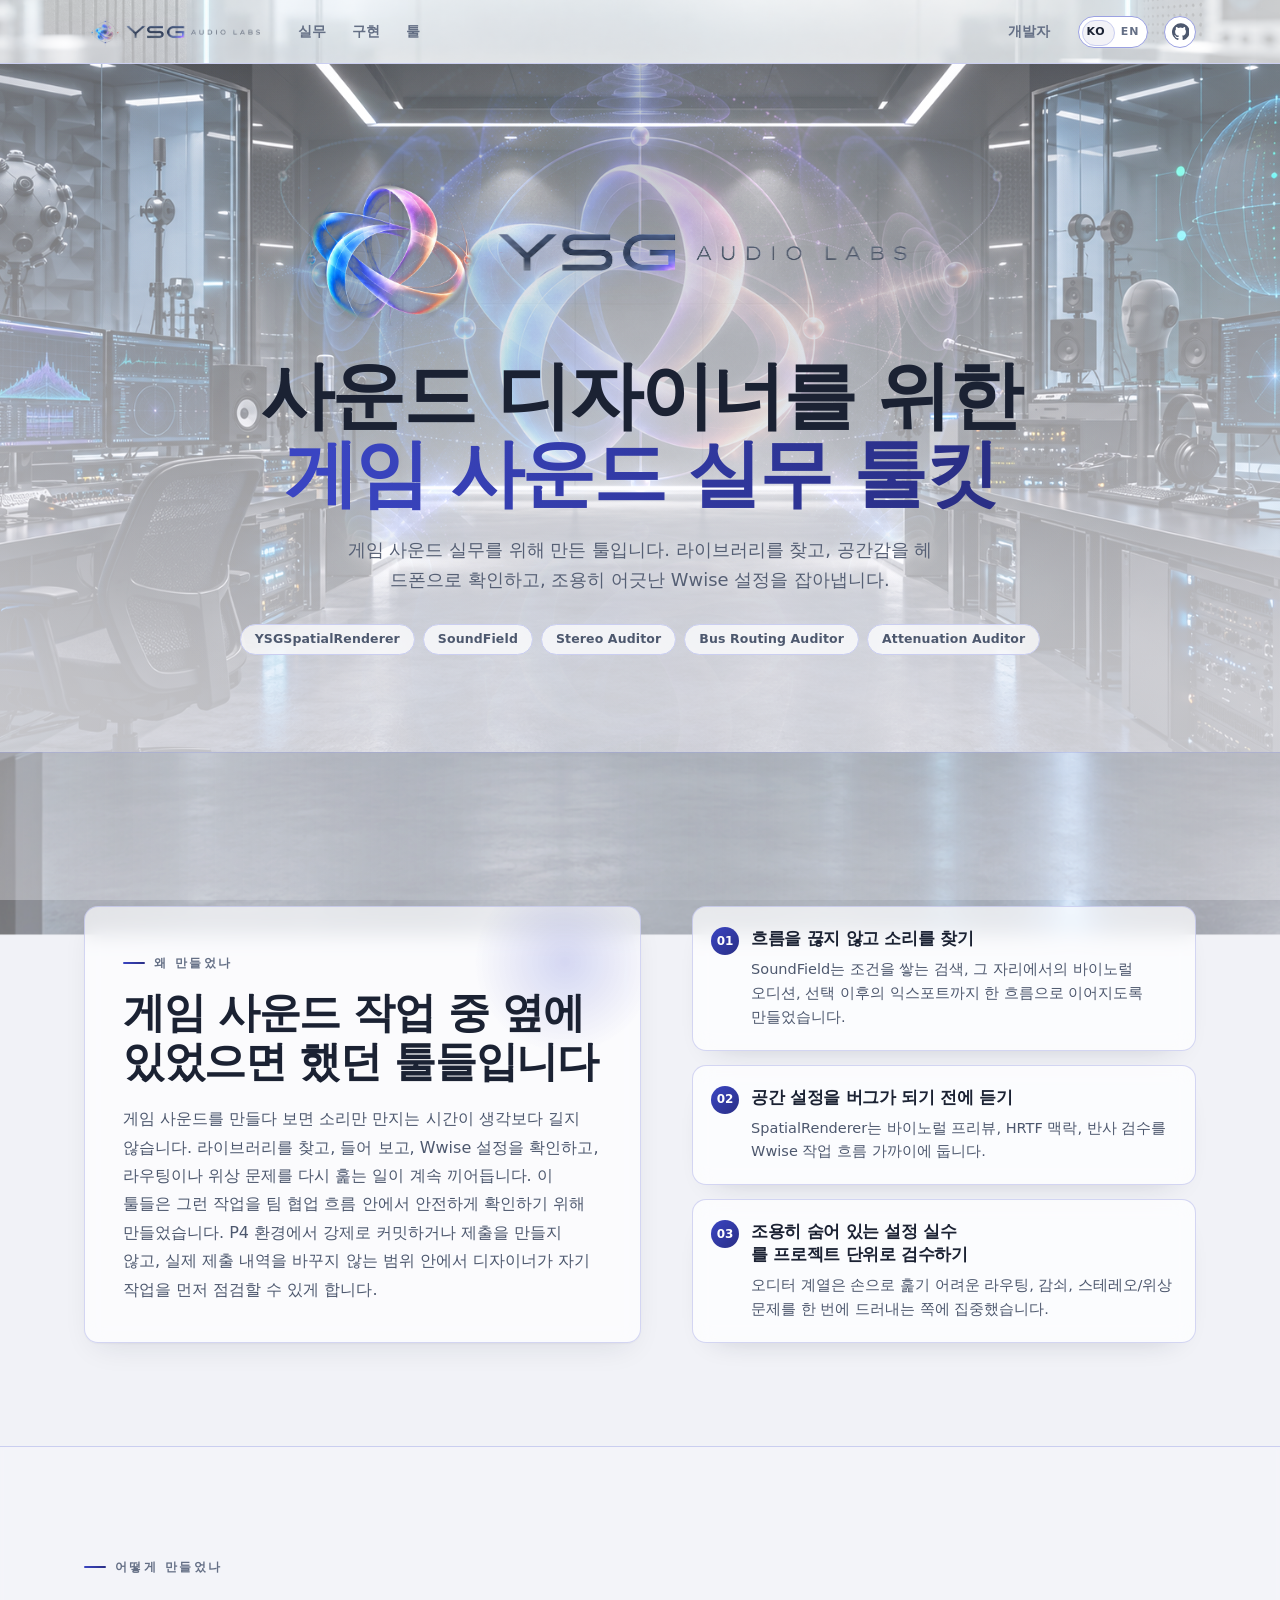
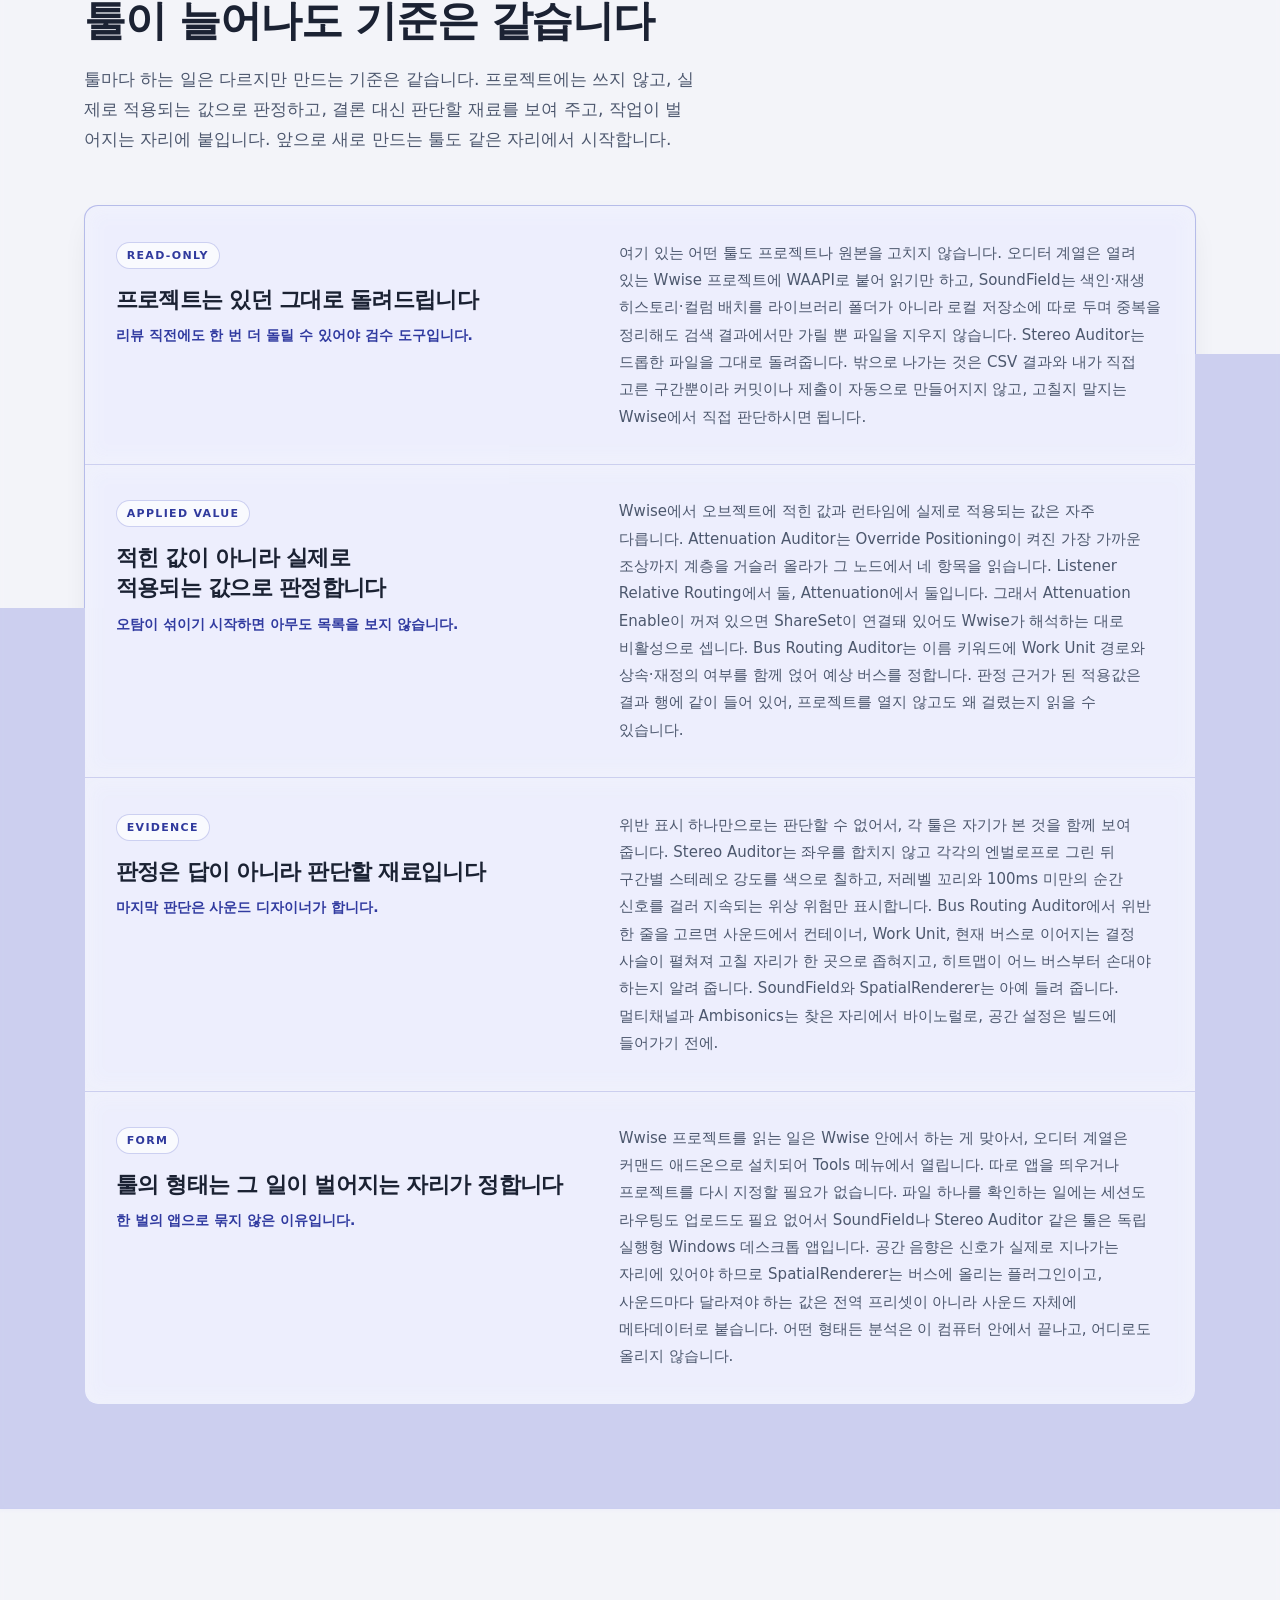
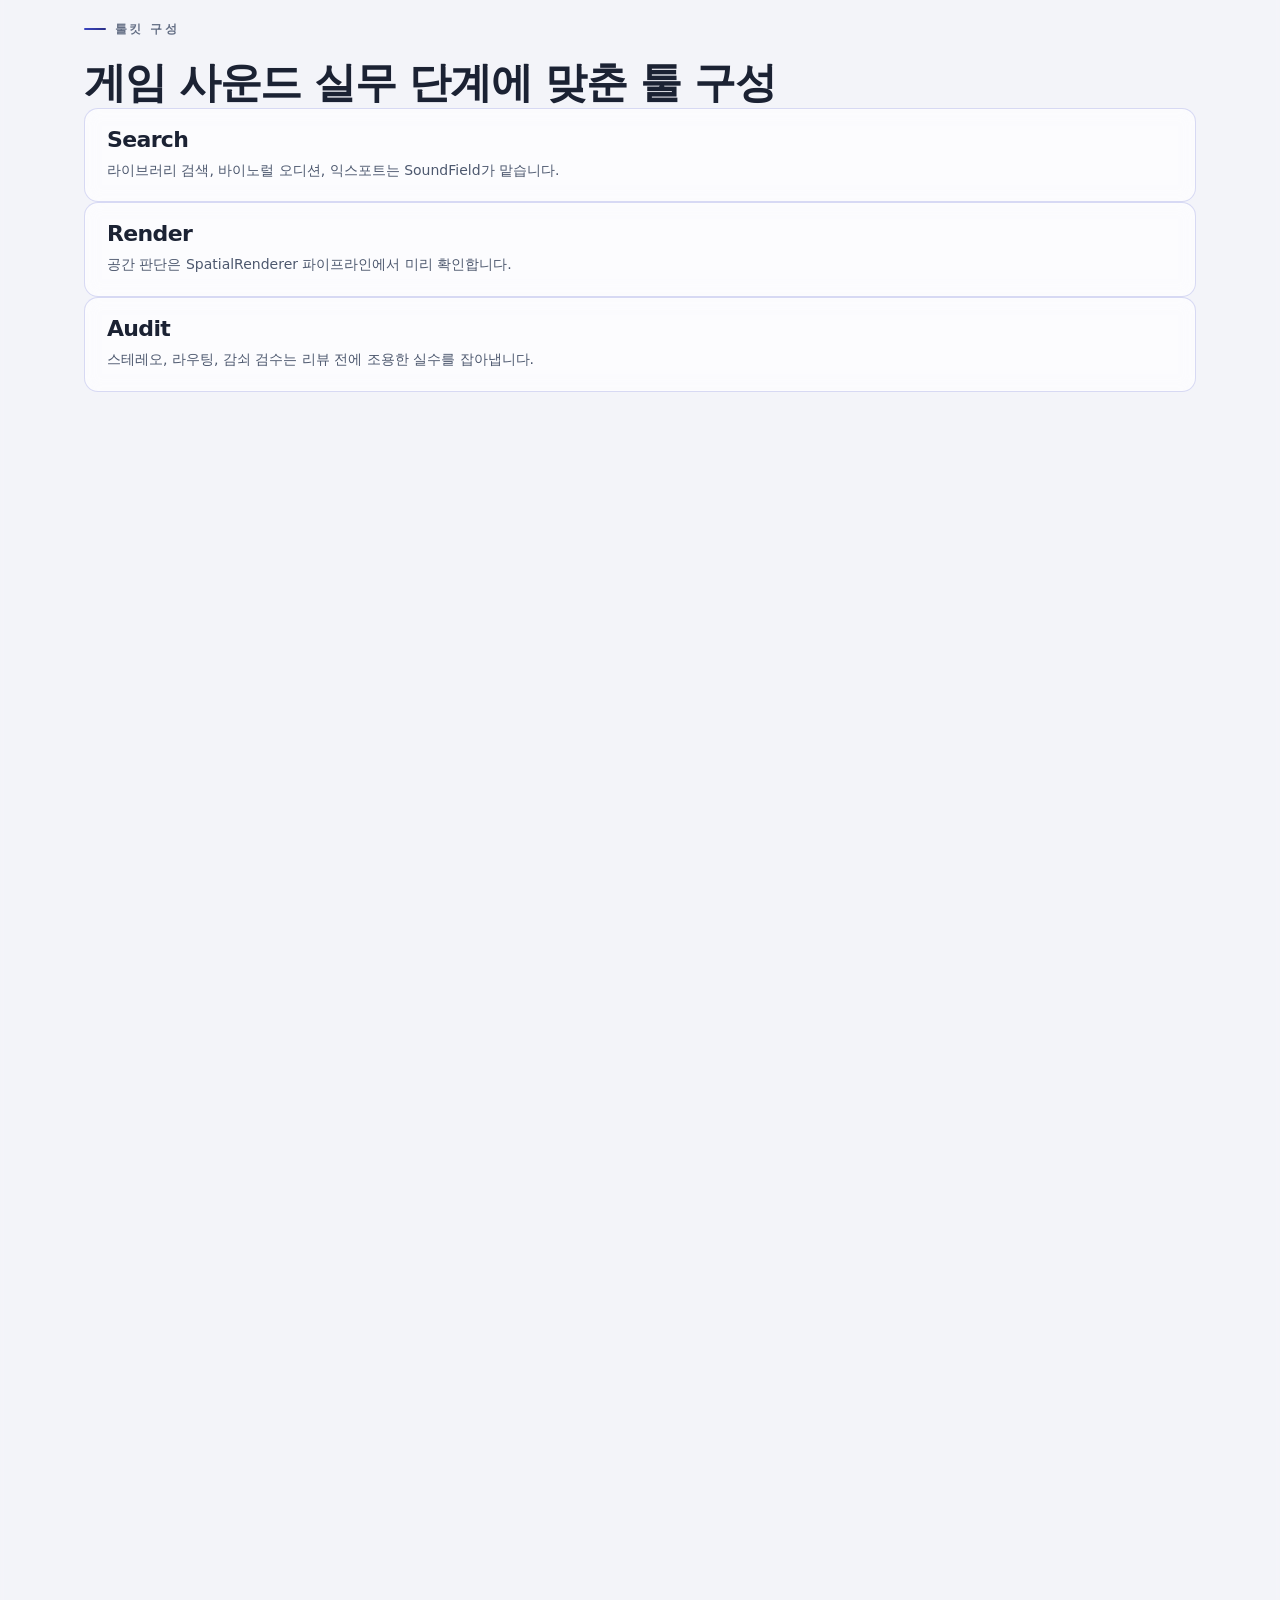
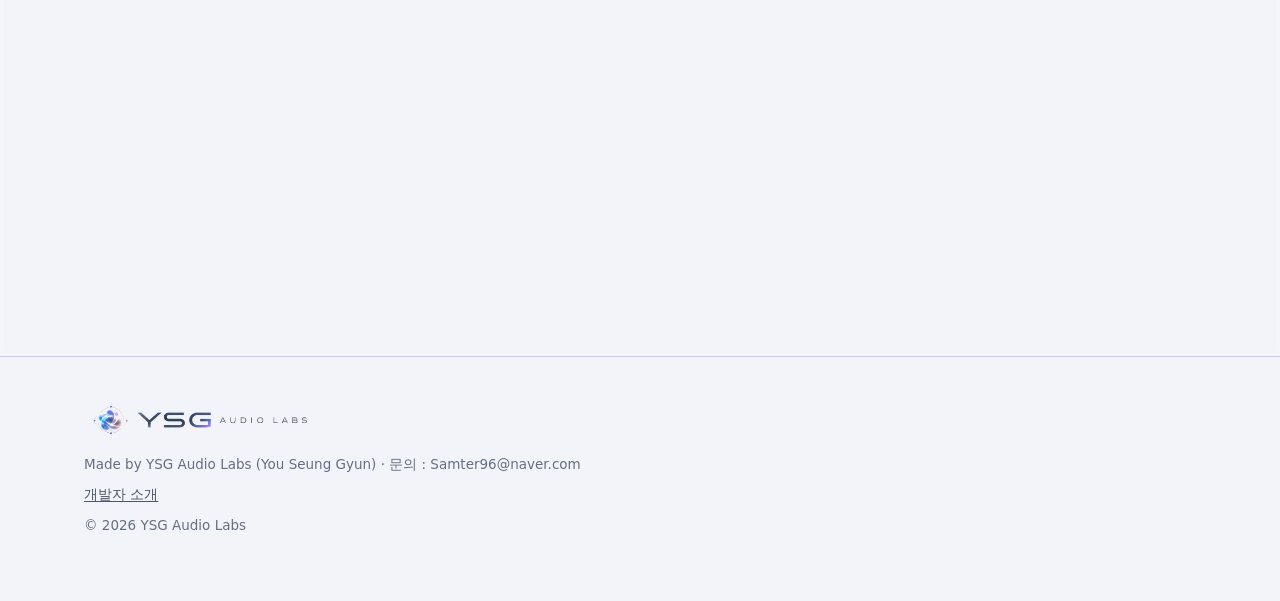
==== commit 653b09d7: "chore: SoundField 다운로드를 v2.1.7 로 올린다 Co-Authored-By: Claude Opus 5.5 <noreply@anthropic.com>" ====
--- a/index.html
+++ b/index.html
@@ -813,8 +813,8 @@
             <div class="tool-point"><svg viewBox="0 0 36 36" aria-hidden="true"><path d="M9 8h13l5 5v15H9z"/><path d="M22 8v6h6"/><path d="M13 24h10M18 16v8M14 20h8"/></svg><span data-en="Region export">구간 익스포트</span></div>
           </div>
           <div class="tool__foot">
-            <span class="tool__status" data-en="v2.1.6">v2.1.6</span>
-            <div class="btnrow"><a class="btn btn--primary" href="soundfield/" data-en="View page">페이지 보기</a><a class="btn" href="https://github.com/samter96/SoundField/releases/download/v2.1.6/SoundField_Installer_v2.1.6.exe" data-en="Download">내려받기</a></div>
+            <span class="tool__status" data-en="v2.1.7">v2.1.7</span>
+            <div class="btnrow"><a class="btn btn--primary" href="soundfield/" data-en="View page">페이지 보기</a><a class="btn" href="https://github.com/samter96/SoundField/releases/download/v2.1.7/SoundField_Installer_v2.1.7.exe" data-en="Download">내려받기</a></div>
           </div>
         </div>
       </article>
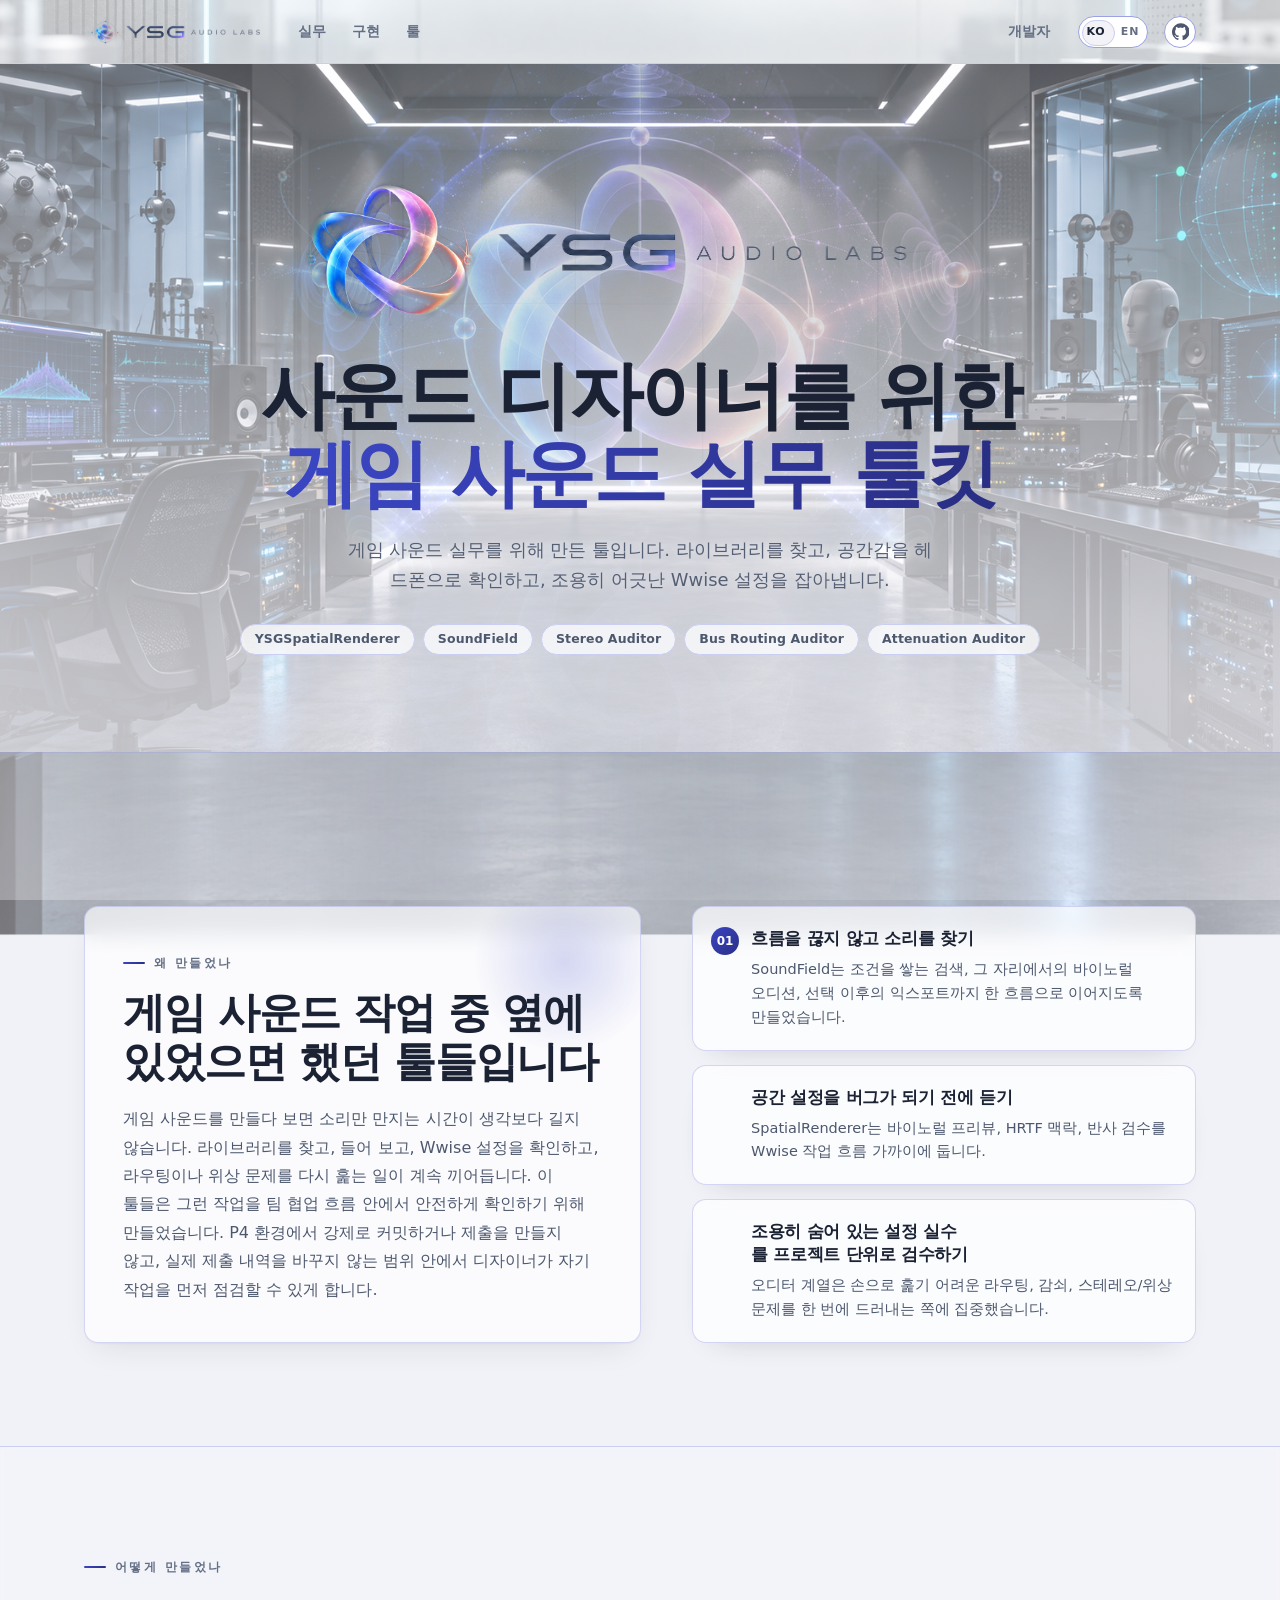
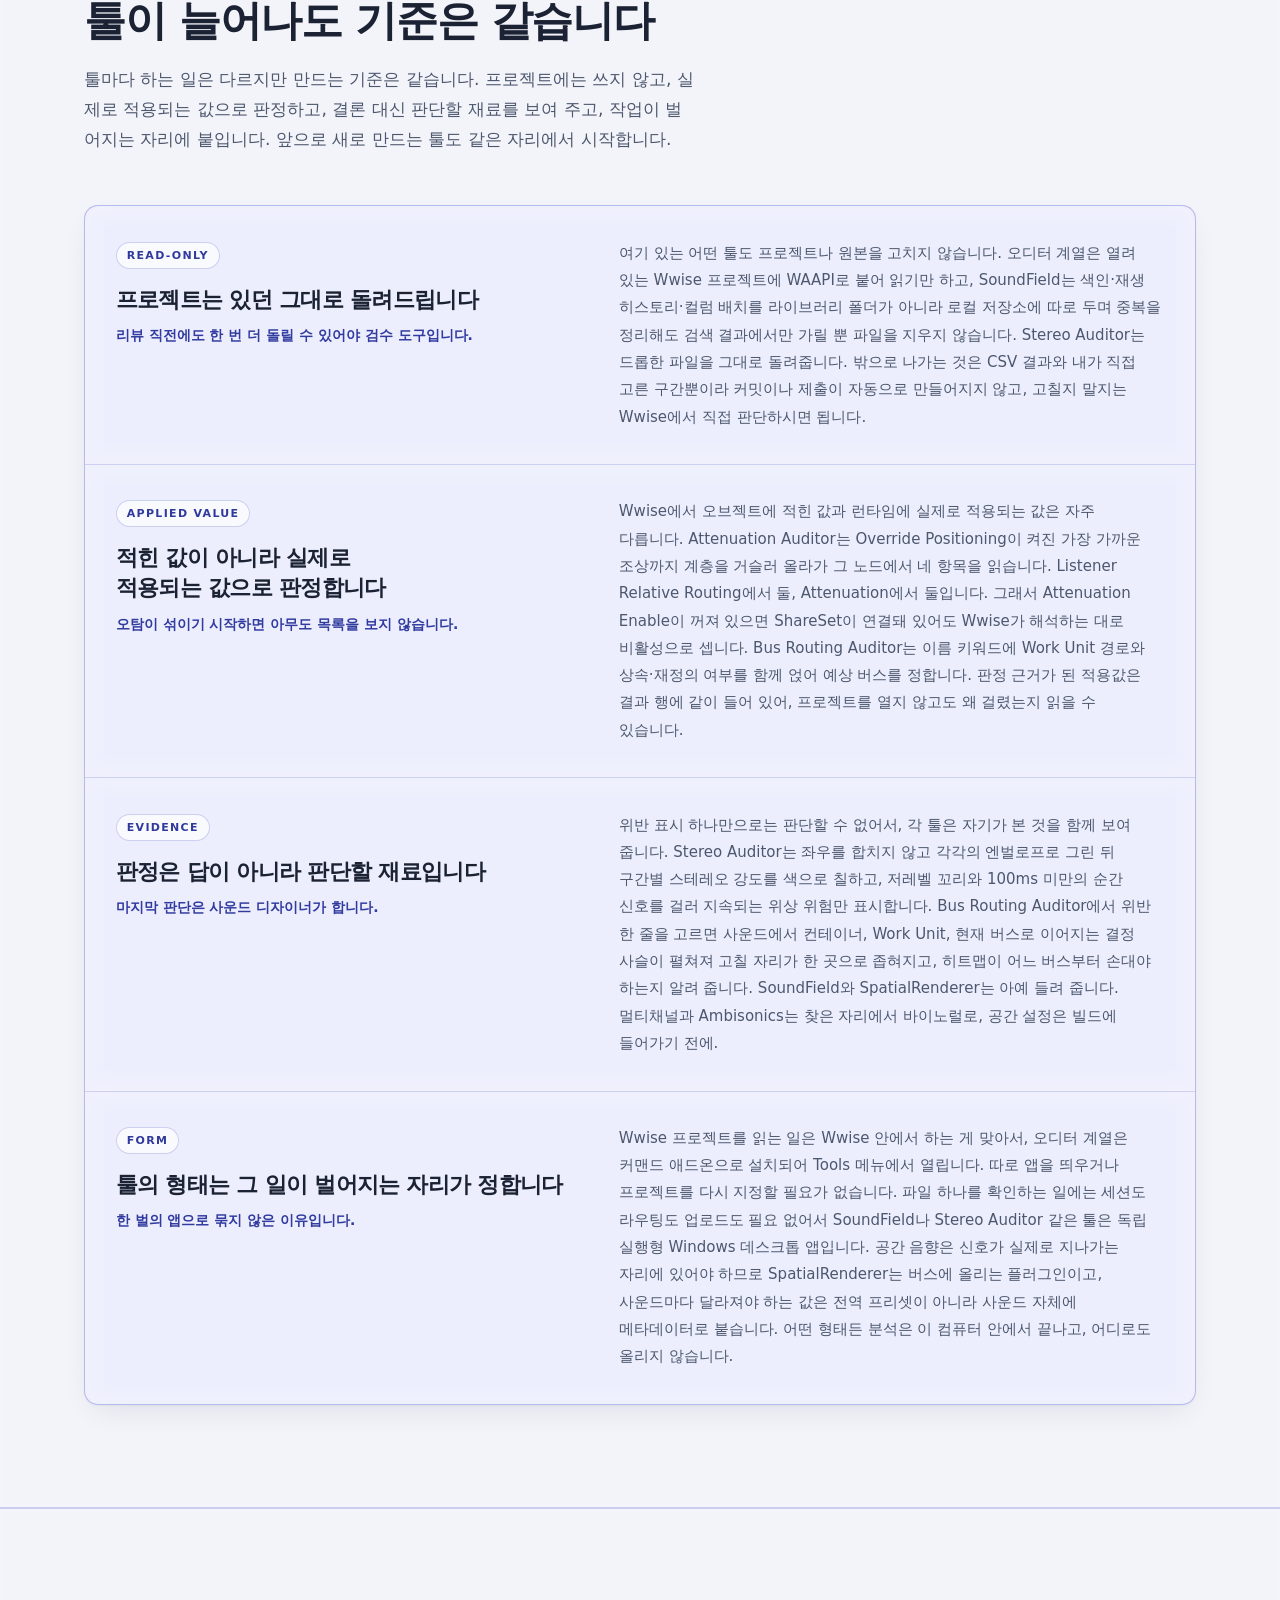
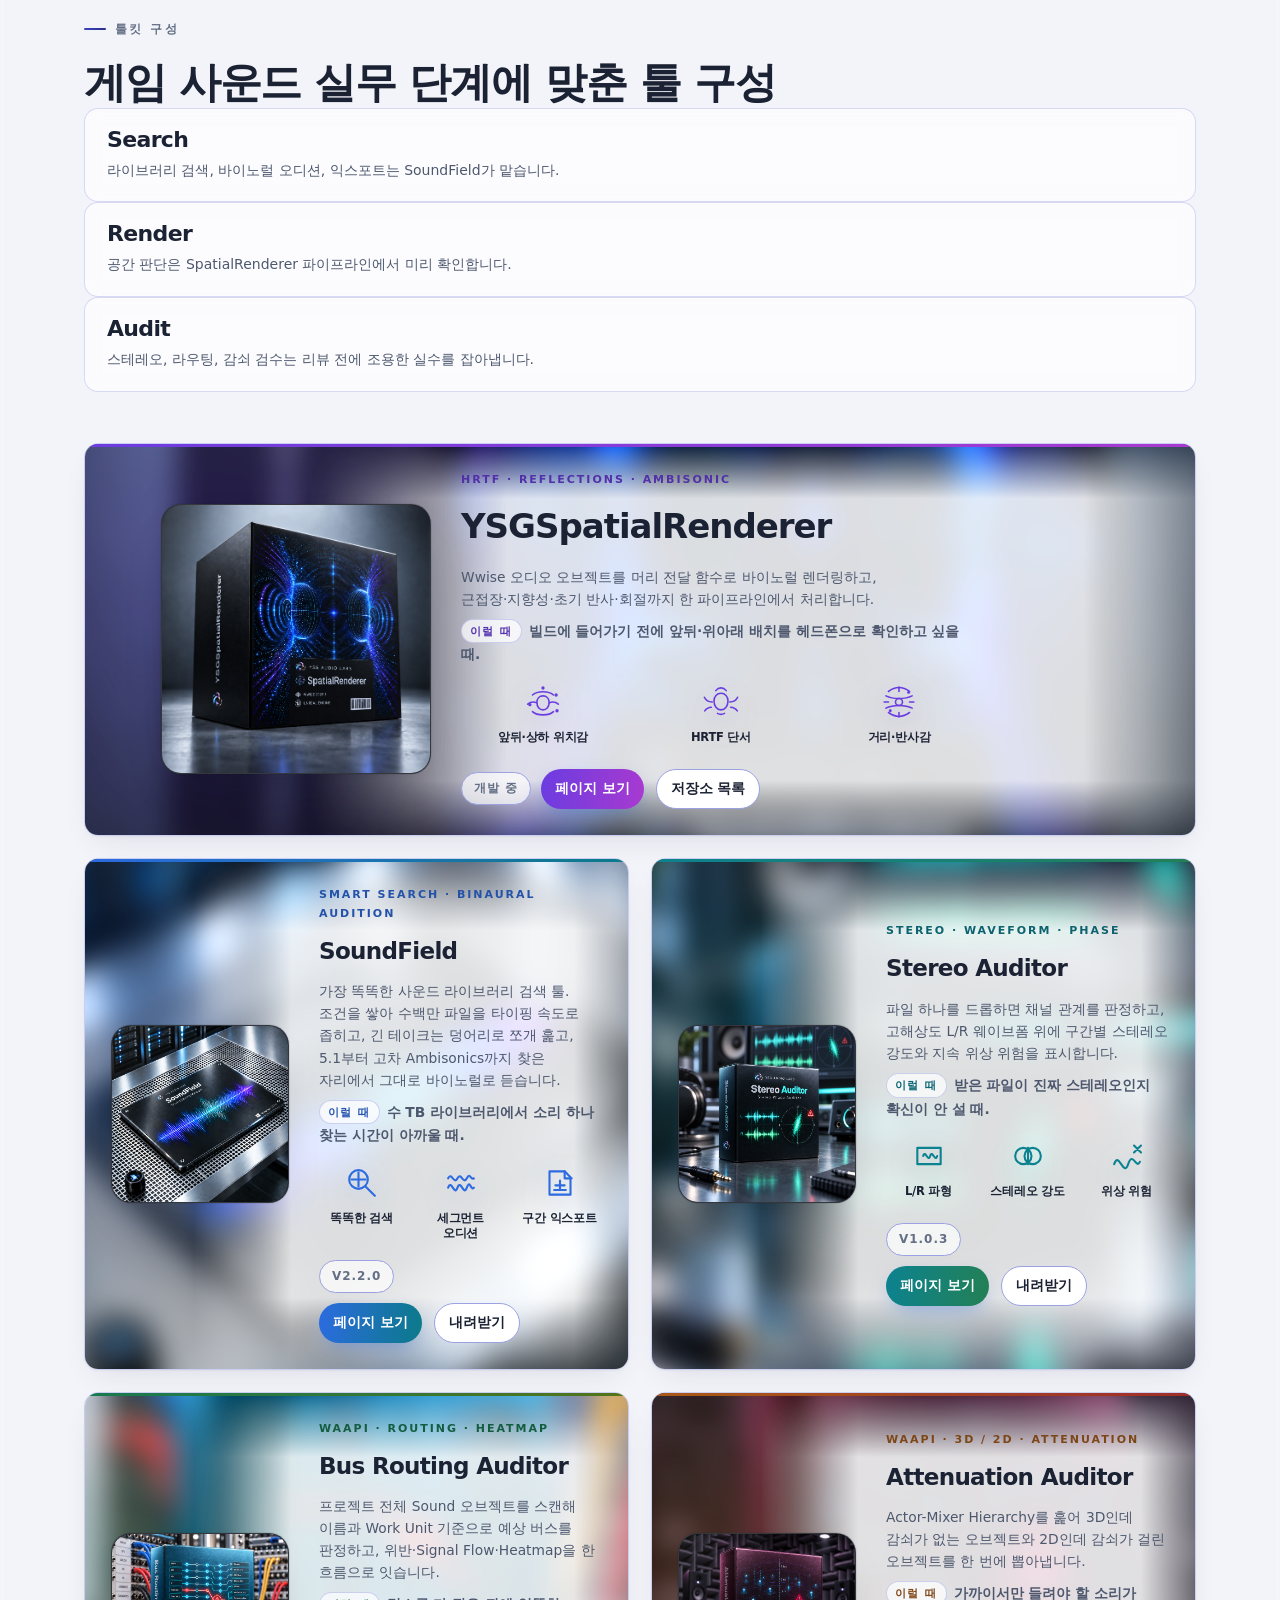
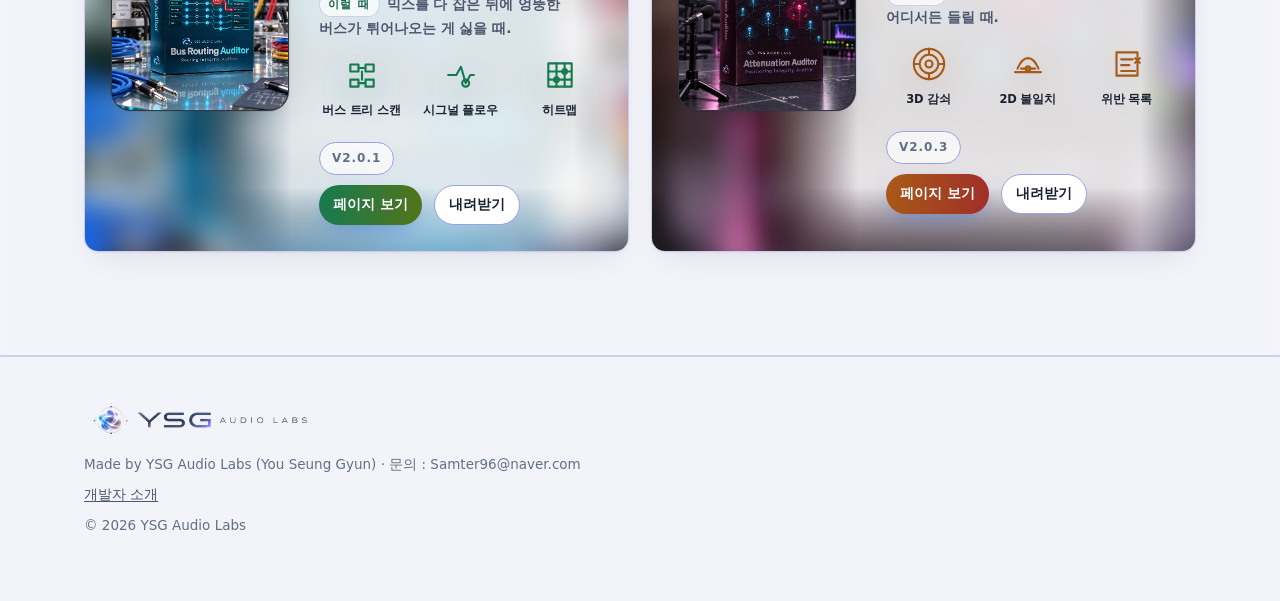
==== commit a0c4ebae: "chore: SoundField 다운로드를 v2.2.0 으로 올린다 Co-Authored-By: Claude Opus 5.5 <noreply@anthropic.com>" ====
--- a/index.html
+++ b/index.html
@@ -813,8 +813,8 @@
             <div class="tool-point"><svg viewBox="0 0 36 36" aria-hidden="true"><path d="M9 8h13l5 5v15H9z"/><path d="M22 8v6h6"/><path d="M13 24h10M18 16v8M14 20h8"/></svg><span data-en="Region export">구간 익스포트</span></div>
           </div>
           <div class="tool__foot">
-            <span class="tool__status" data-en="v2.1.7">v2.1.7</span>
-            <div class="btnrow"><a class="btn btn--primary" href="soundfield/" data-en="View page">페이지 보기</a><a class="btn" href="https://github.com/samter96/SoundField/releases/download/v2.1.7/SoundField_Installer_v2.1.7.exe" data-en="Download">내려받기</a></div>
+            <span class="tool__status" data-en="v2.2.0">v2.2.0</span>
+            <div class="btnrow"><a class="btn btn--primary" href="soundfield/" data-en="View page">페이지 보기</a><a class="btn" href="https://github.com/samter96/SoundField/releases/download/v2.2.0/SoundField_Installer_v2.2.0.exe" data-en="Download">내려받기</a></div>
           </div>
         </div>
       </article>
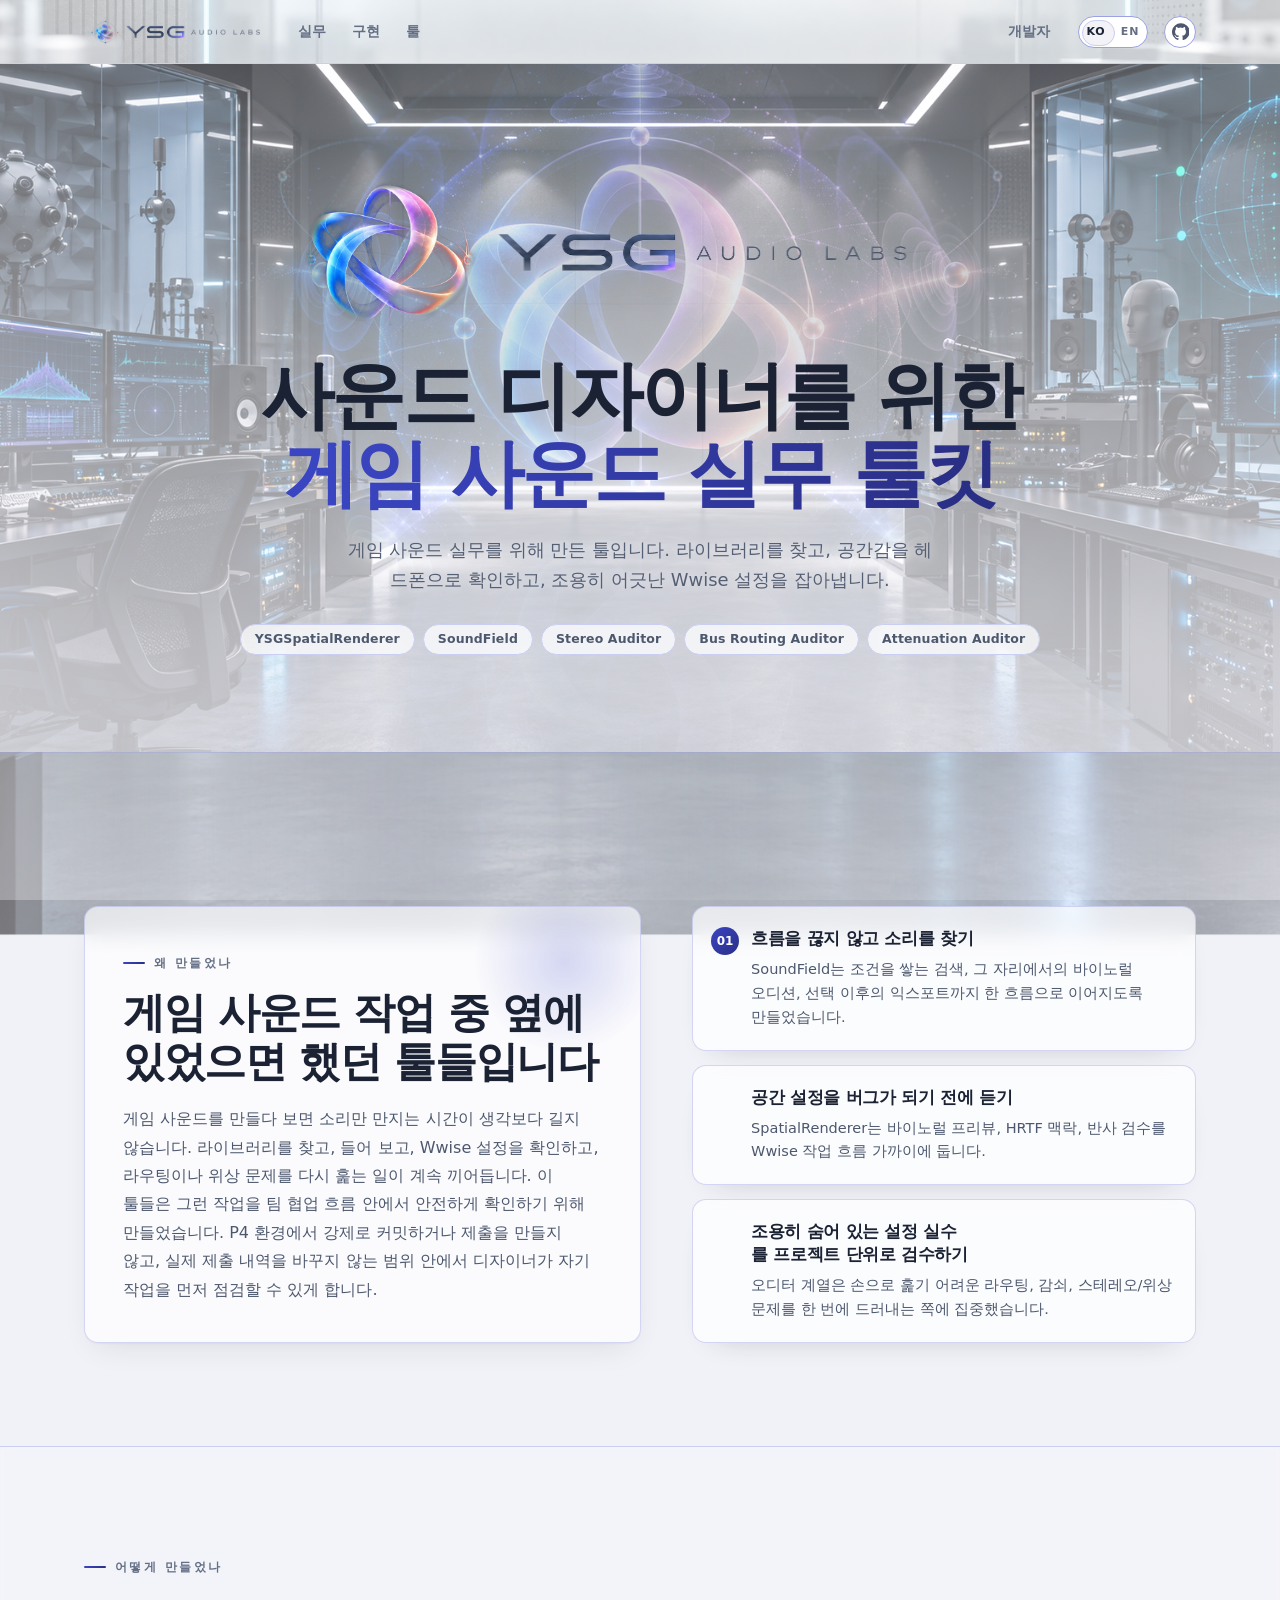
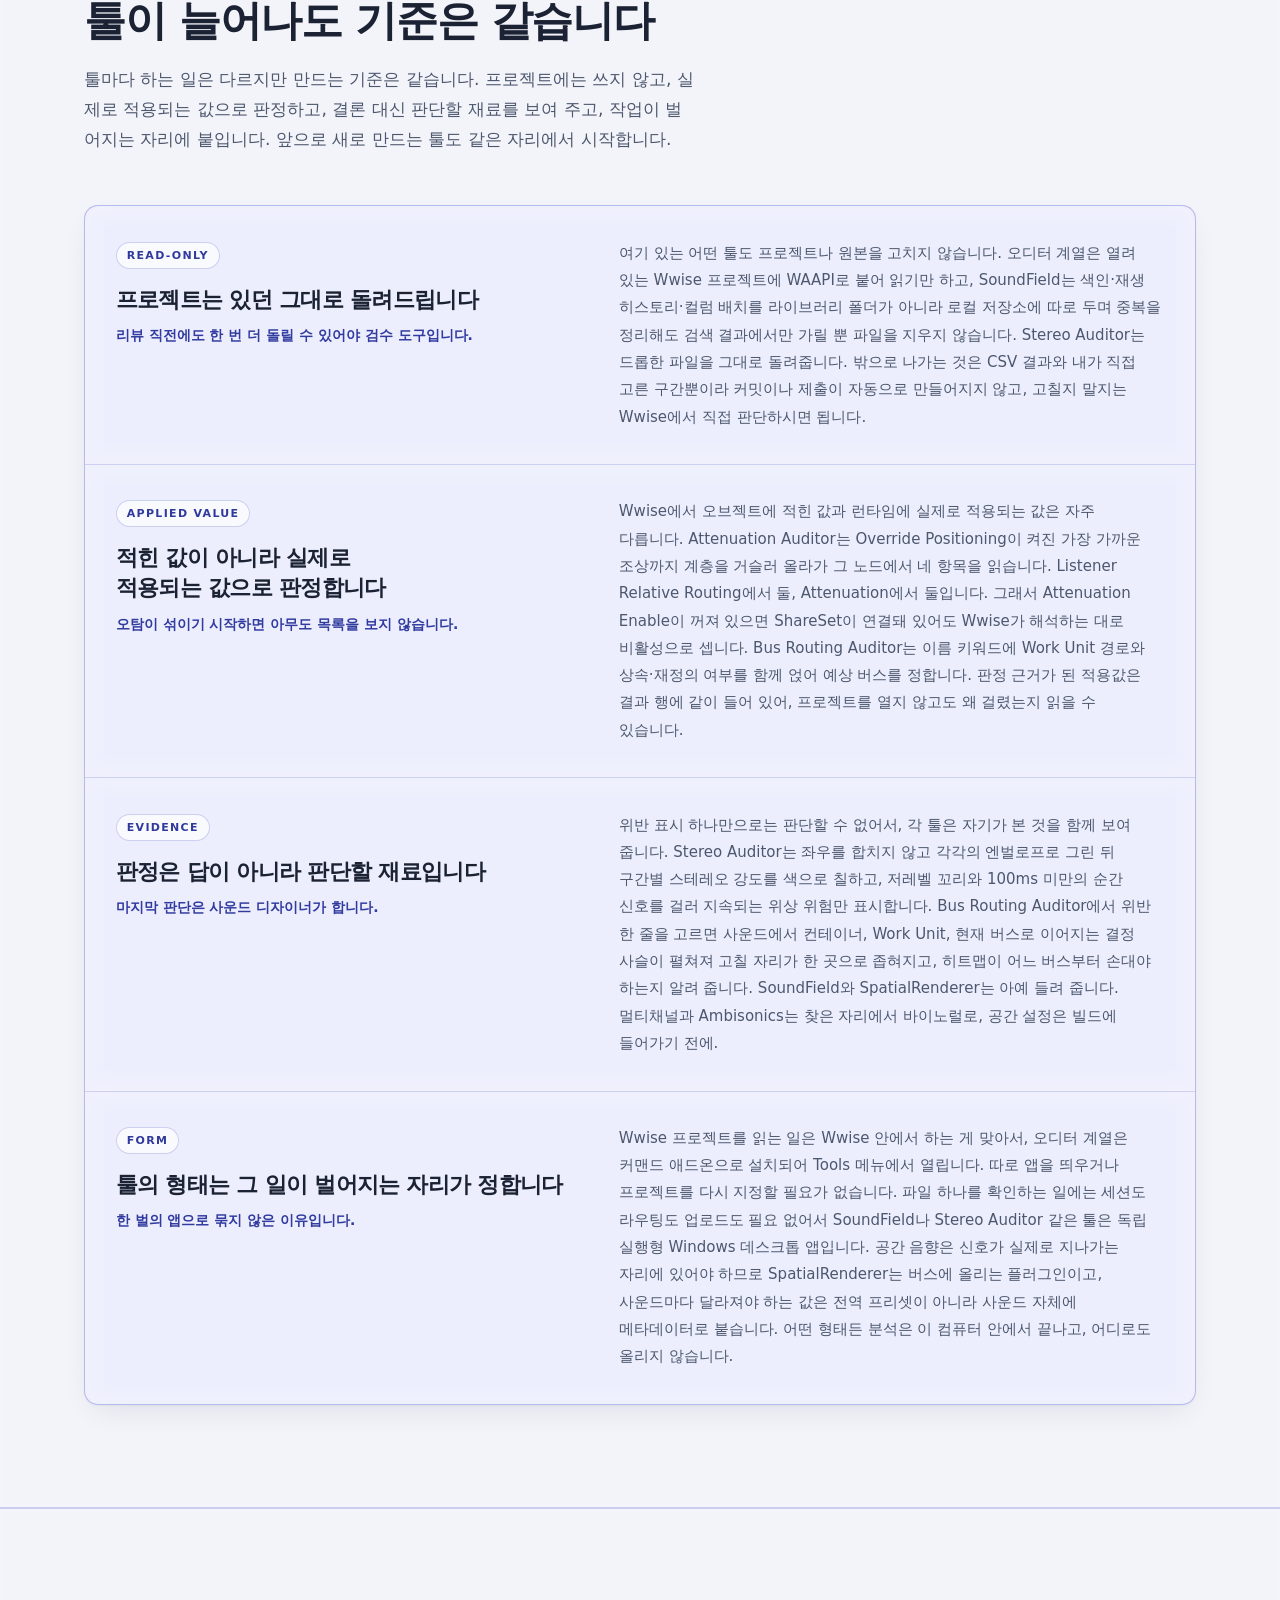
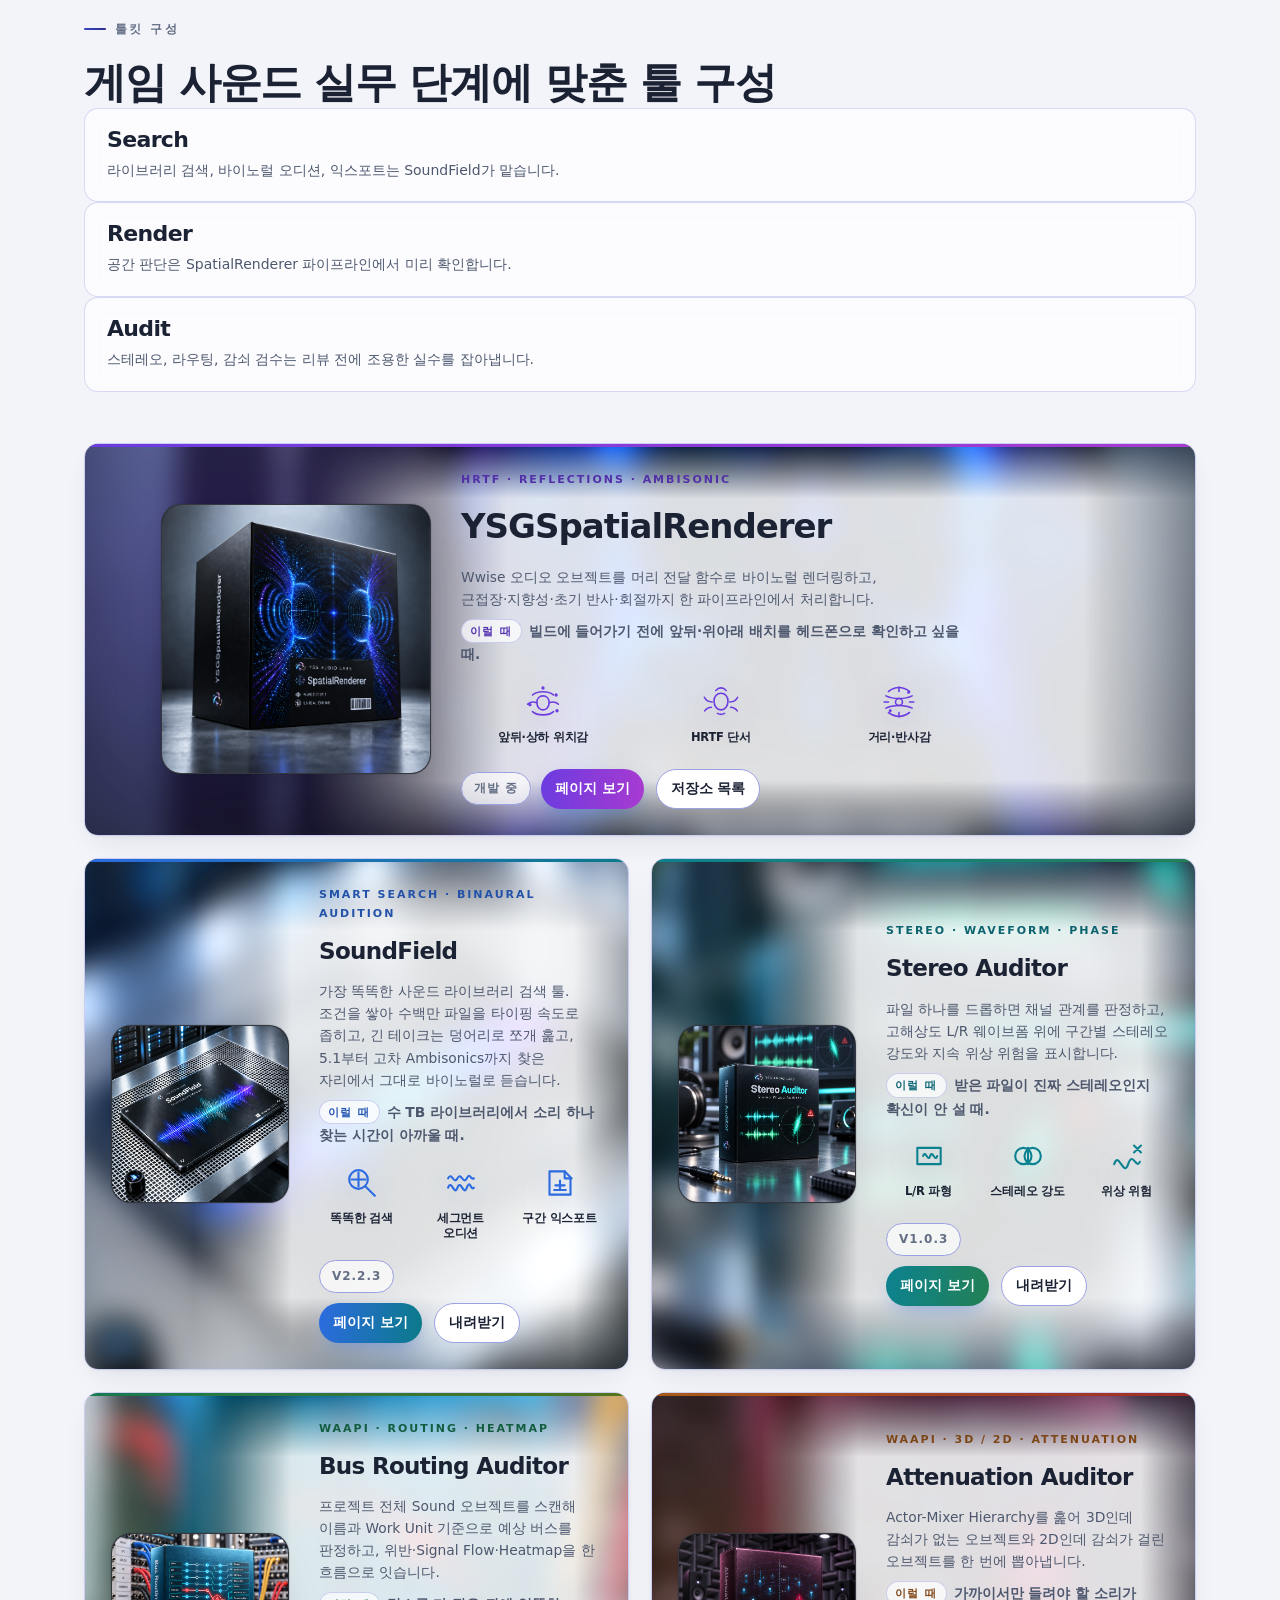
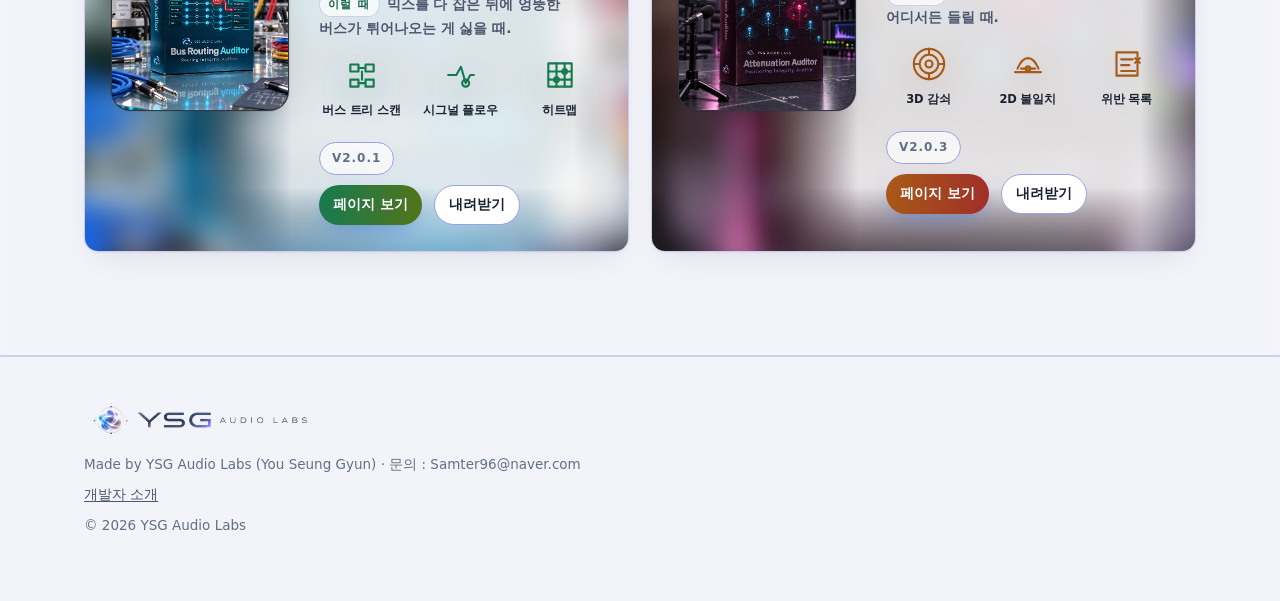
==== commit e80a73c9: "chore: SoundField 다운로드를 v2.2.3 으로 올린다 Co-Authored-By: Claude Opus 5.5 <noreply@anthropic.com>" ====
--- a/index.html
+++ b/index.html
@@ -813,8 +813,8 @@
             <div class="tool-point"><svg viewBox="0 0 36 36" aria-hidden="true"><path d="M9 8h13l5 5v15H9z"/><path d="M22 8v6h6"/><path d="M13 24h10M18 16v8M14 20h8"/></svg><span data-en="Region export">구간 익스포트</span></div>
           </div>
           <div class="tool__foot">
-            <span class="tool__status" data-en="v2.2.0">v2.2.0</span>
-            <div class="btnrow"><a class="btn btn--primary" href="soundfield/" data-en="View page">페이지 보기</a><a class="btn" href="https://github.com/samter96/SoundField/releases/download/v2.2.0/SoundField_Installer_v2.2.0.exe" data-en="Download">내려받기</a></div>
+            <span class="tool__status" data-en="v2.2.3">v2.2.3</span>
+            <div class="btnrow"><a class="btn btn--primary" href="soundfield/" data-en="View page">페이지 보기</a><a class="btn" href="https://github.com/samter96/SoundField/releases/download/v2.2.3/SoundField_Installer_v2.2.3.exe" data-en="Download">내려받기</a></div>
           </div>
         </div>
       </article>
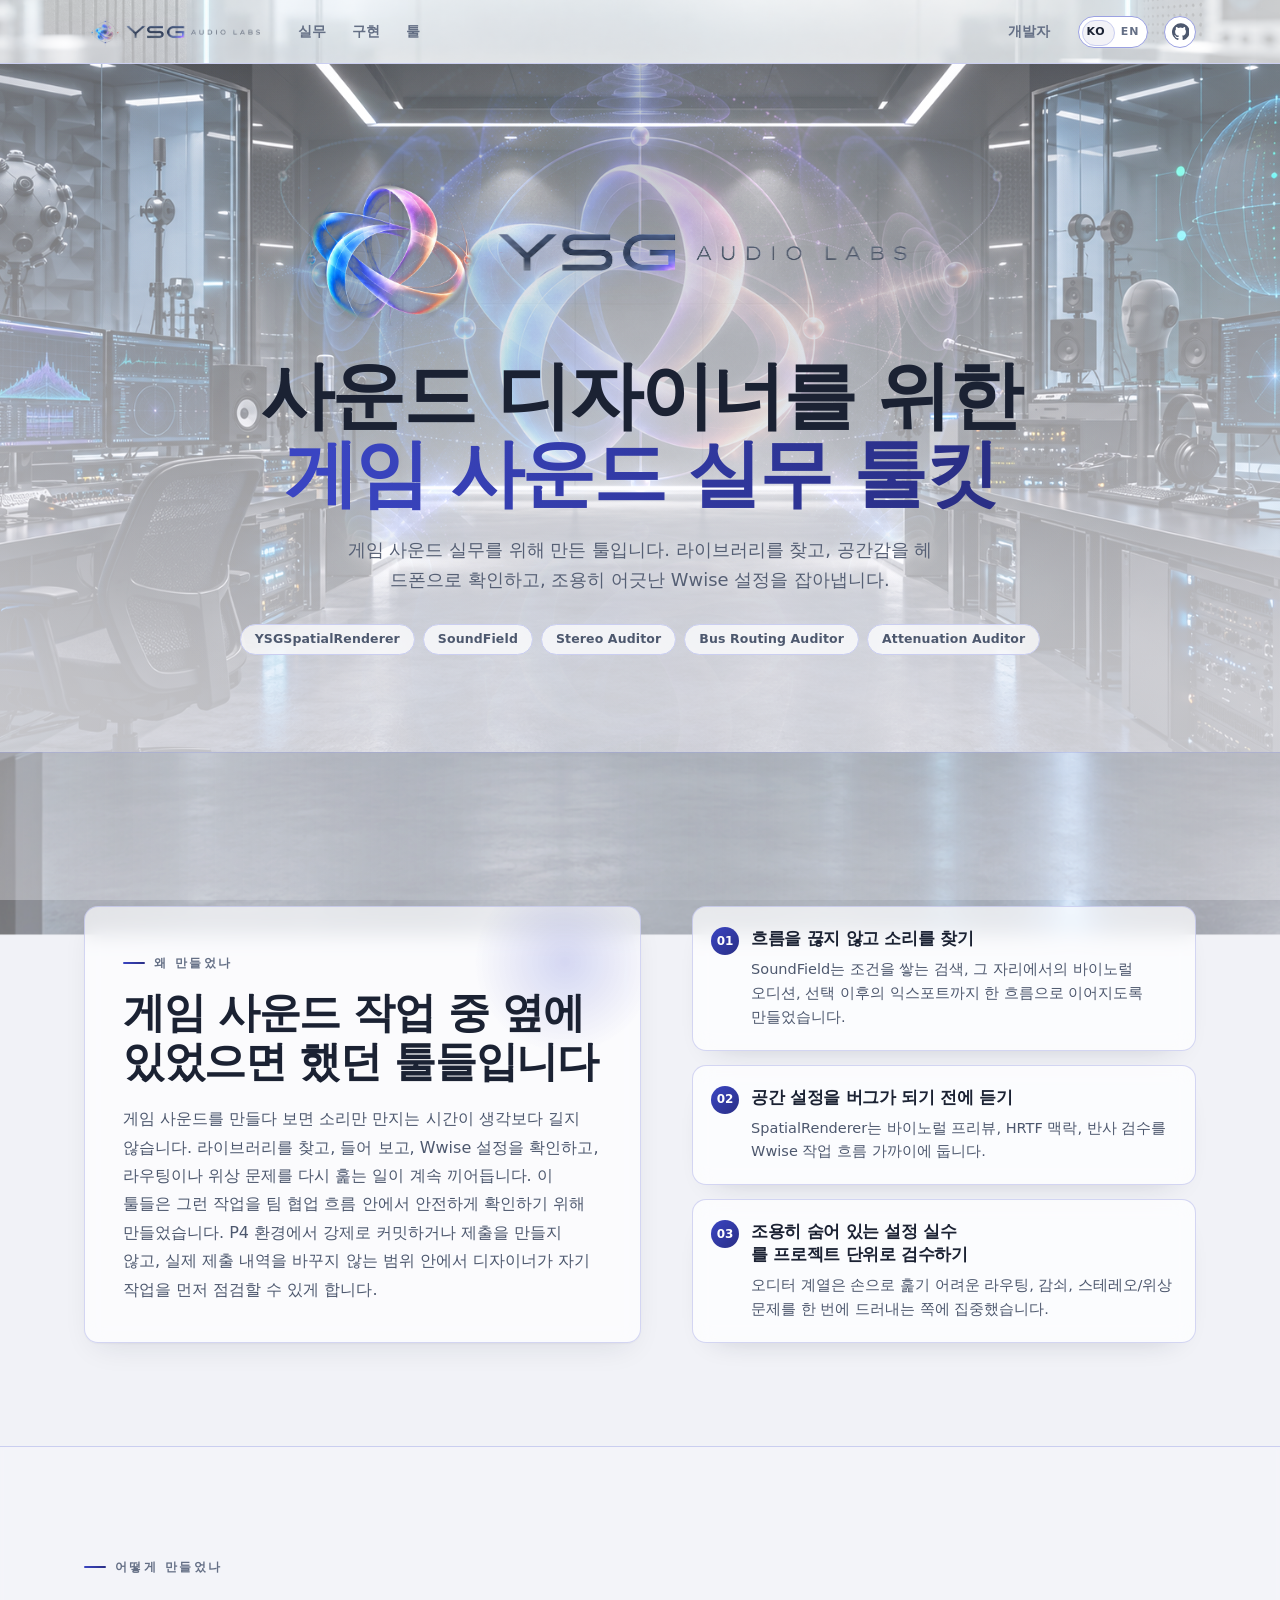
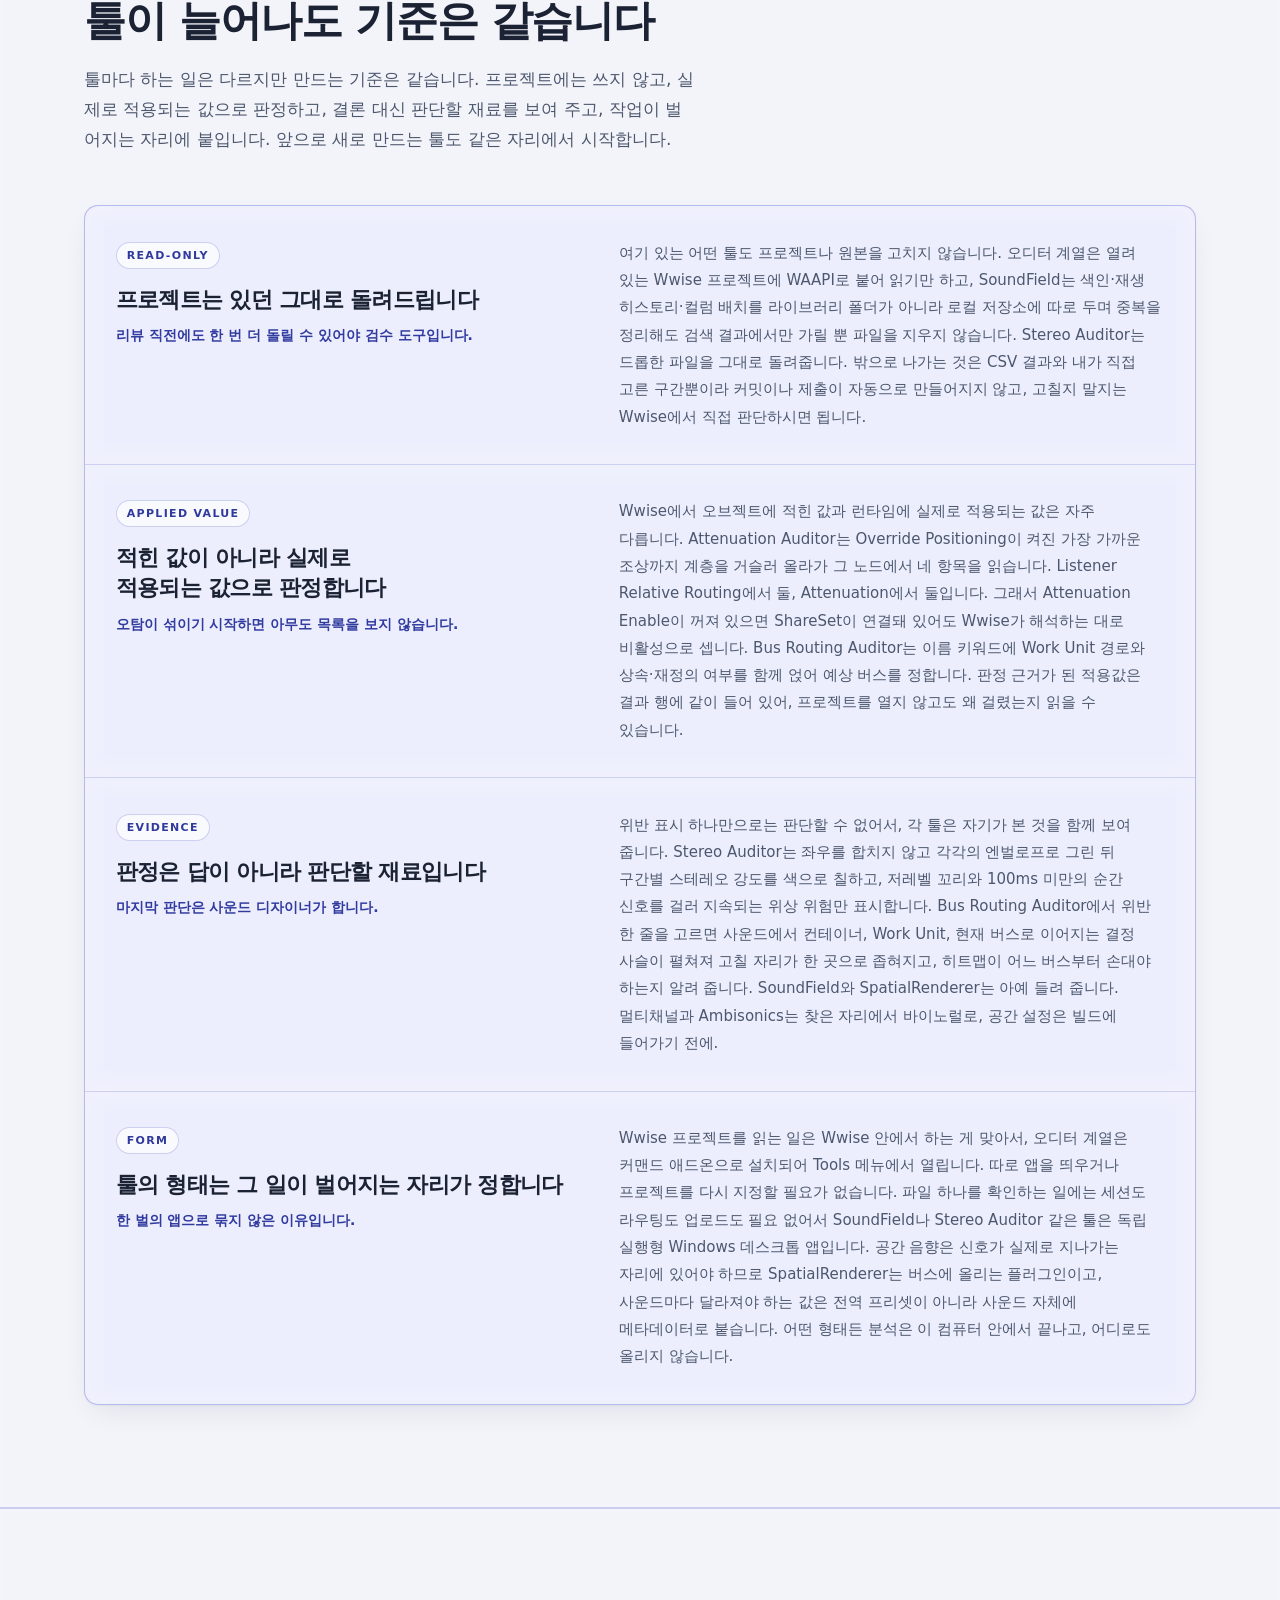
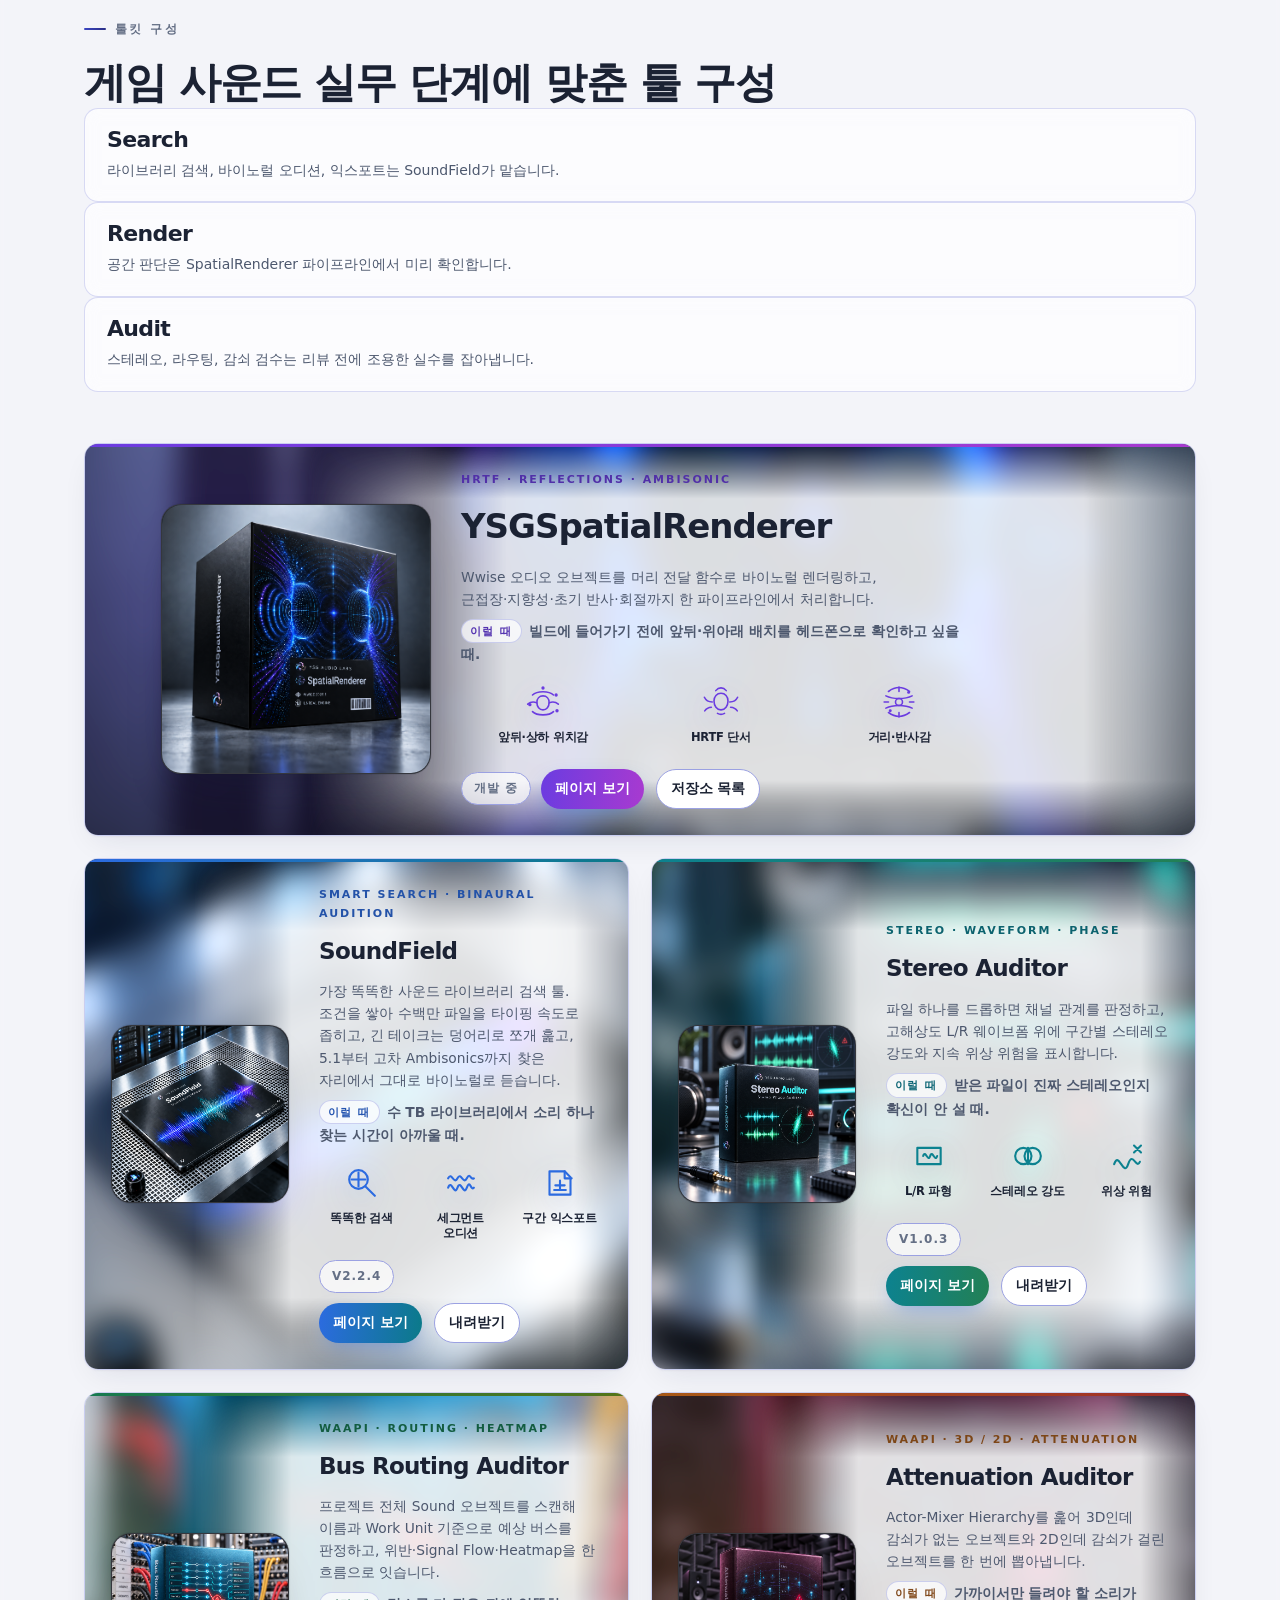
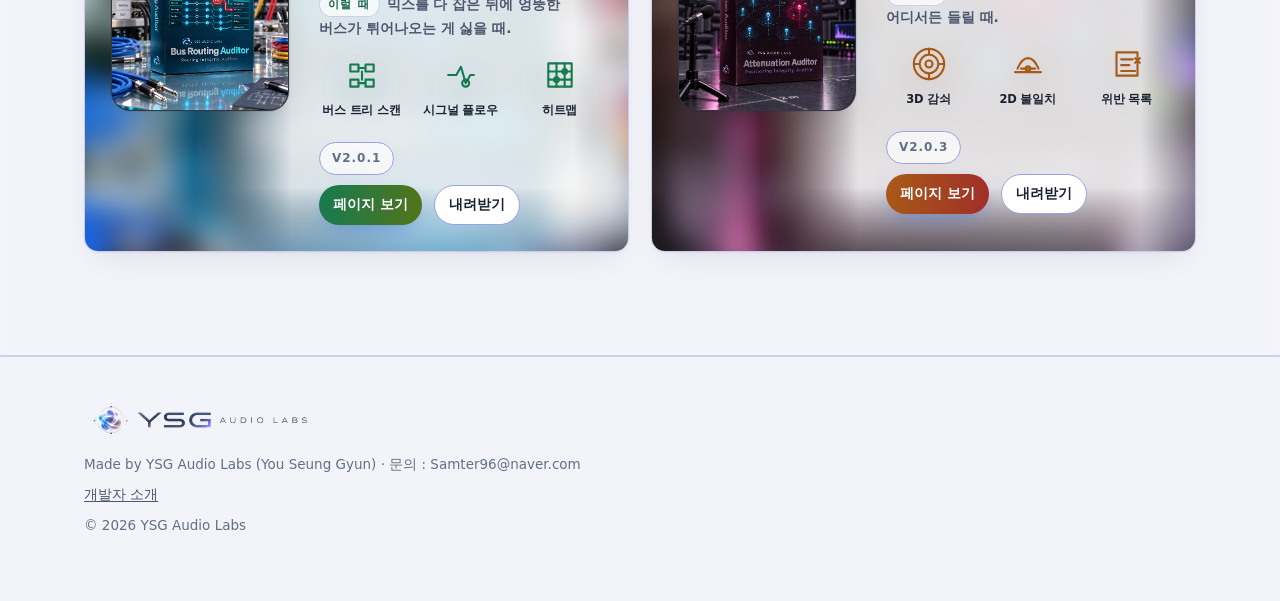
==== commit d84870e4: "chore: SoundField 다운로드를 v2.2.4 로 올린다 Co-Authored-By: Claude Opus 5.5 <noreply@anthropic.com>" ====
--- a/index.html
+++ b/index.html
@@ -813,8 +813,8 @@
             <div class="tool-point"><svg viewBox="0 0 36 36" aria-hidden="true"><path d="M9 8h13l5 5v15H9z"/><path d="M22 8v6h6"/><path d="M13 24h10M18 16v8M14 20h8"/></svg><span data-en="Region export">구간 익스포트</span></div>
           </div>
           <div class="tool__foot">
-            <span class="tool__status" data-en="v2.2.3">v2.2.3</span>
-            <div class="btnrow"><a class="btn btn--primary" href="soundfield/" data-en="View page">페이지 보기</a><a class="btn" href="https://github.com/samter96/SoundField/releases/download/v2.2.3/SoundField_Installer_v2.2.3.exe" data-en="Download">내려받기</a></div>
+            <span class="tool__status" data-en="v2.2.4">v2.2.4</span>
+            <div class="btnrow"><a class="btn btn--primary" href="soundfield/" data-en="View page">페이지 보기</a><a class="btn" href="https://github.com/samter96/SoundField/releases/download/v2.2.4/SoundField_Installer_v2.2.4.exe" data-en="Download">내려받기</a></div>
           </div>
         </div>
       </article>
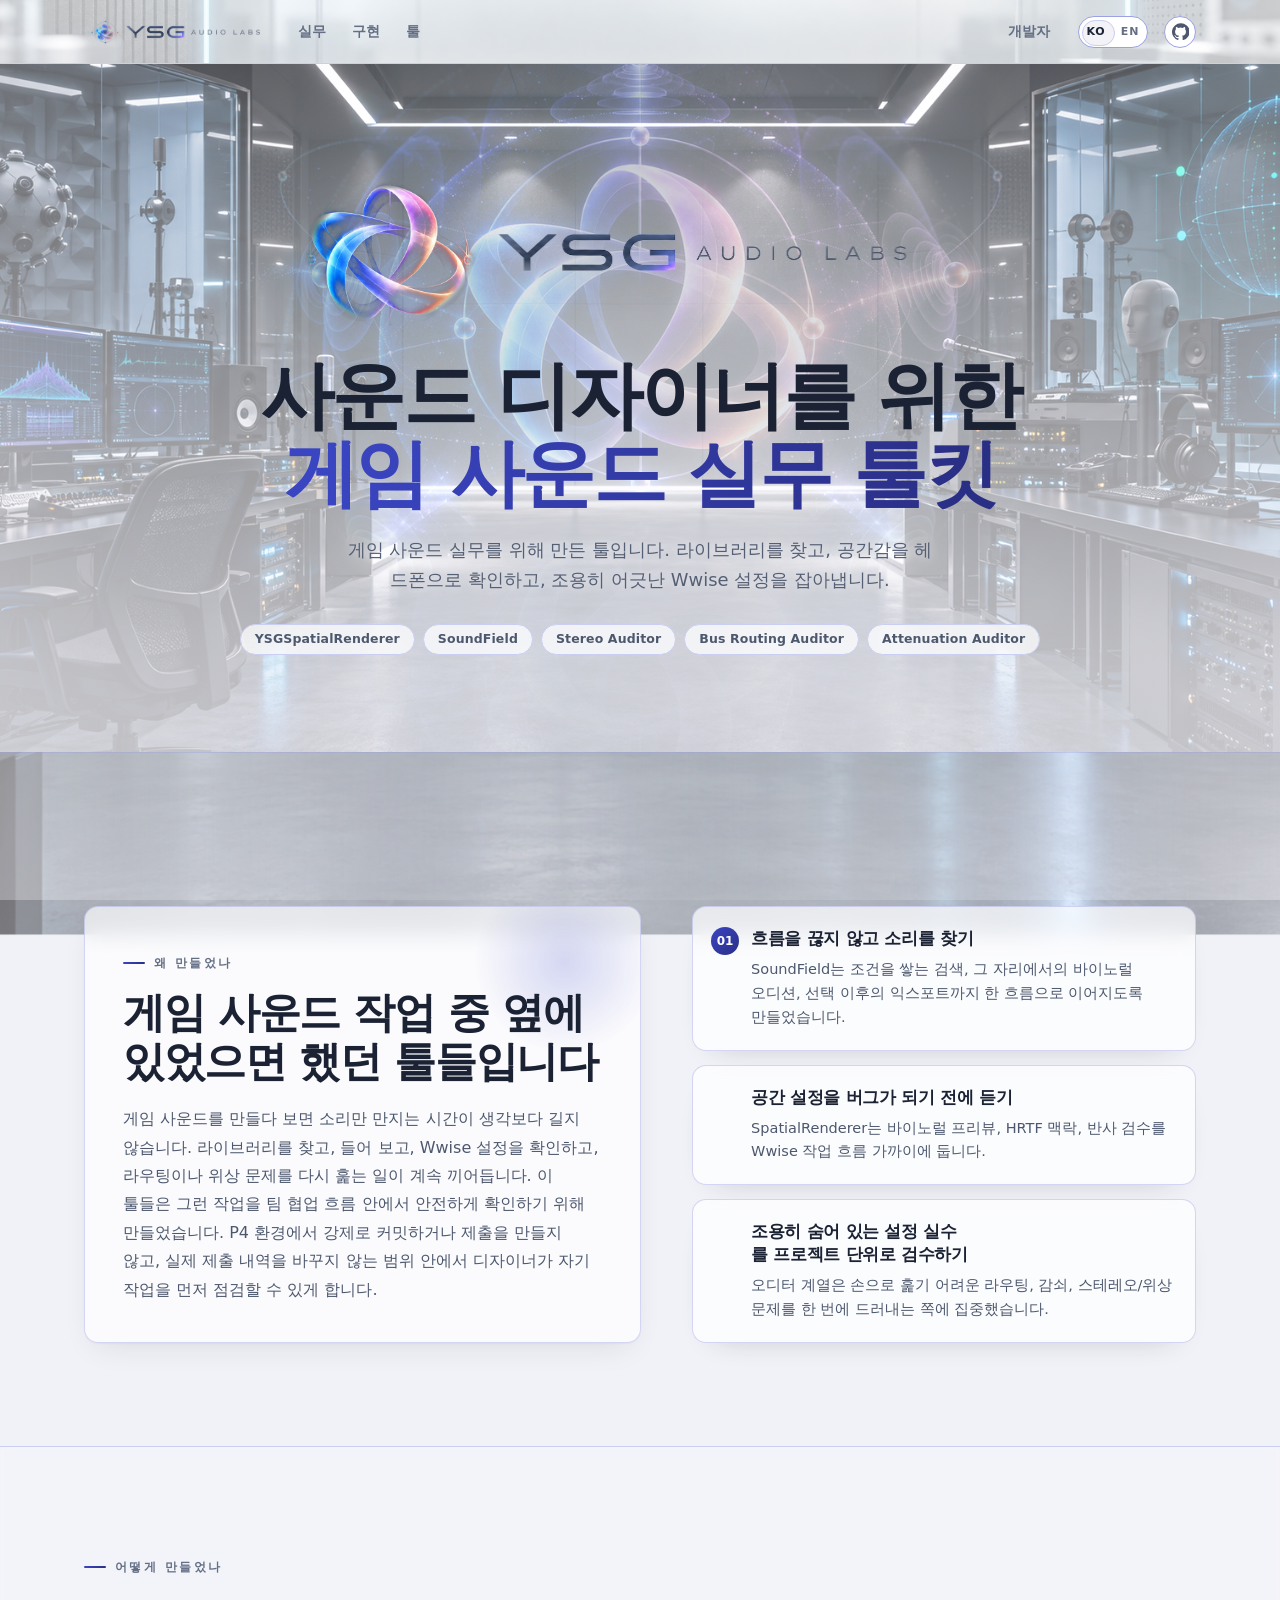
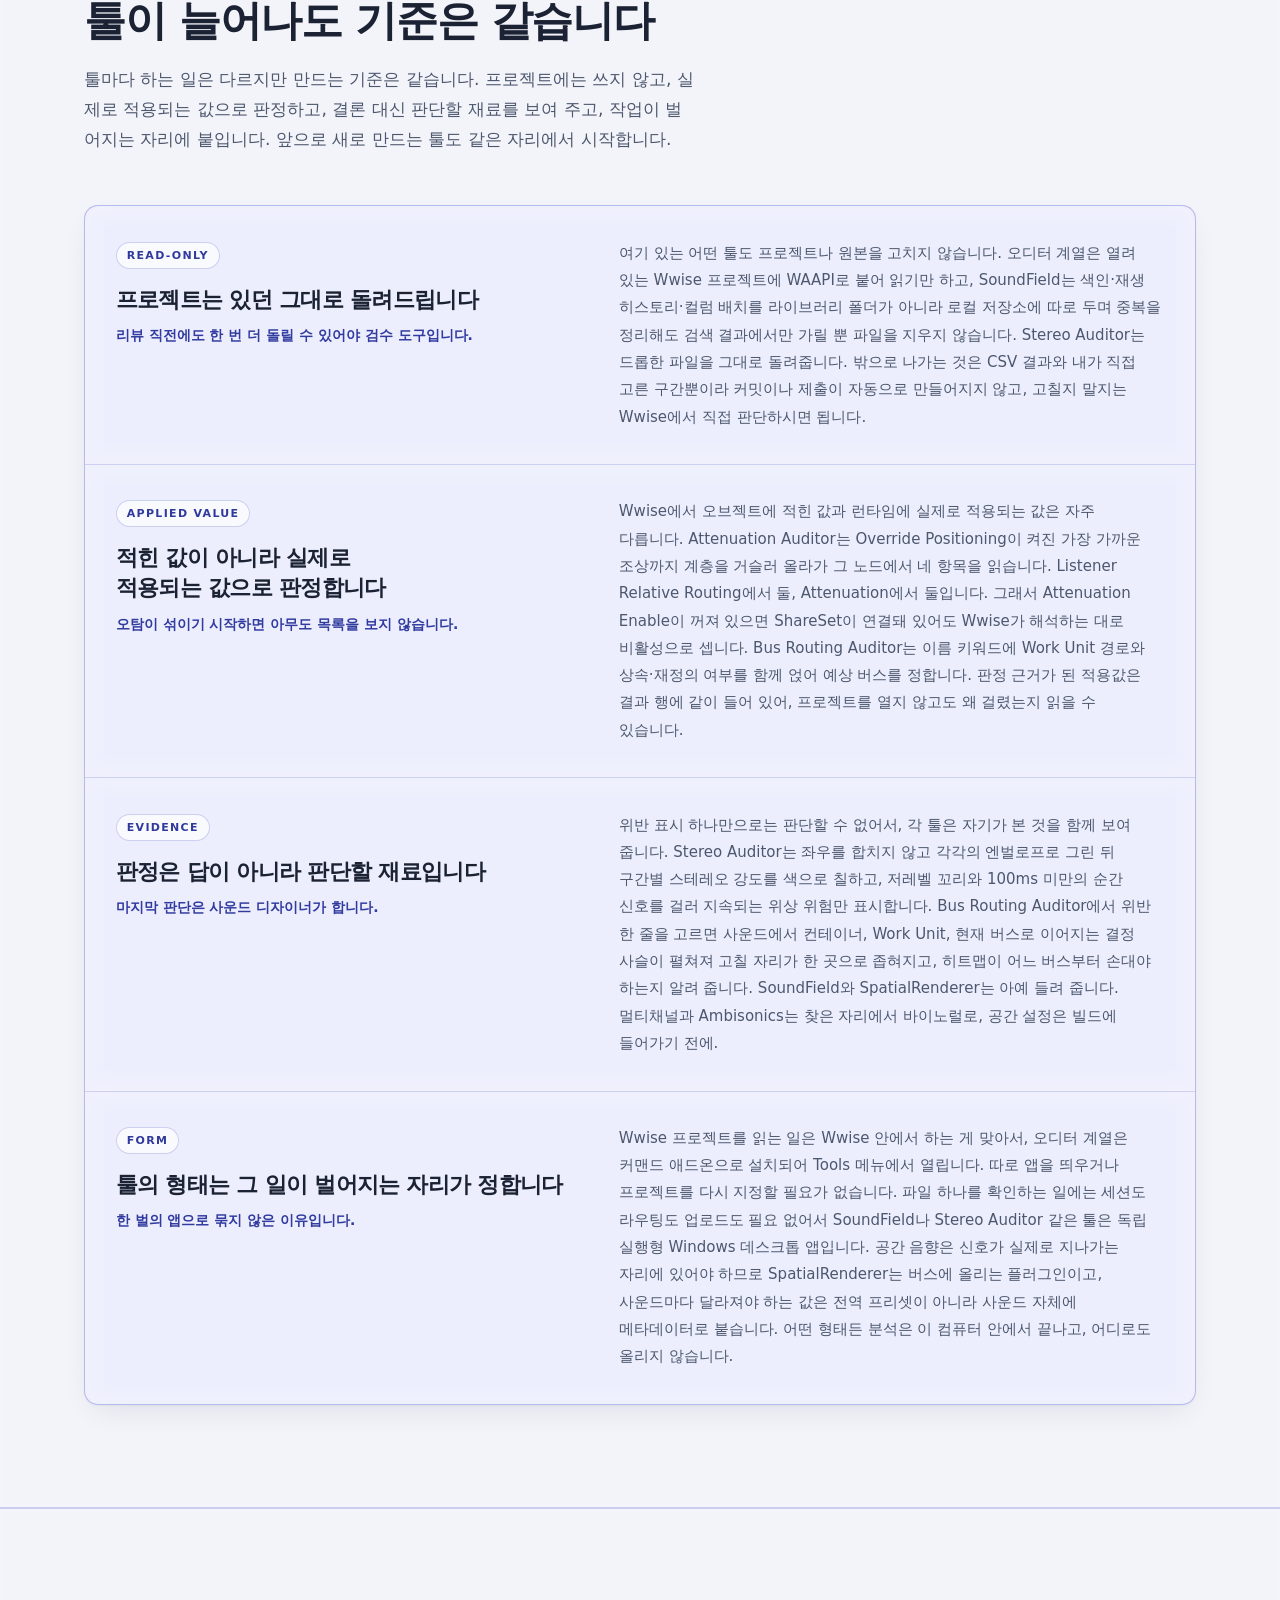
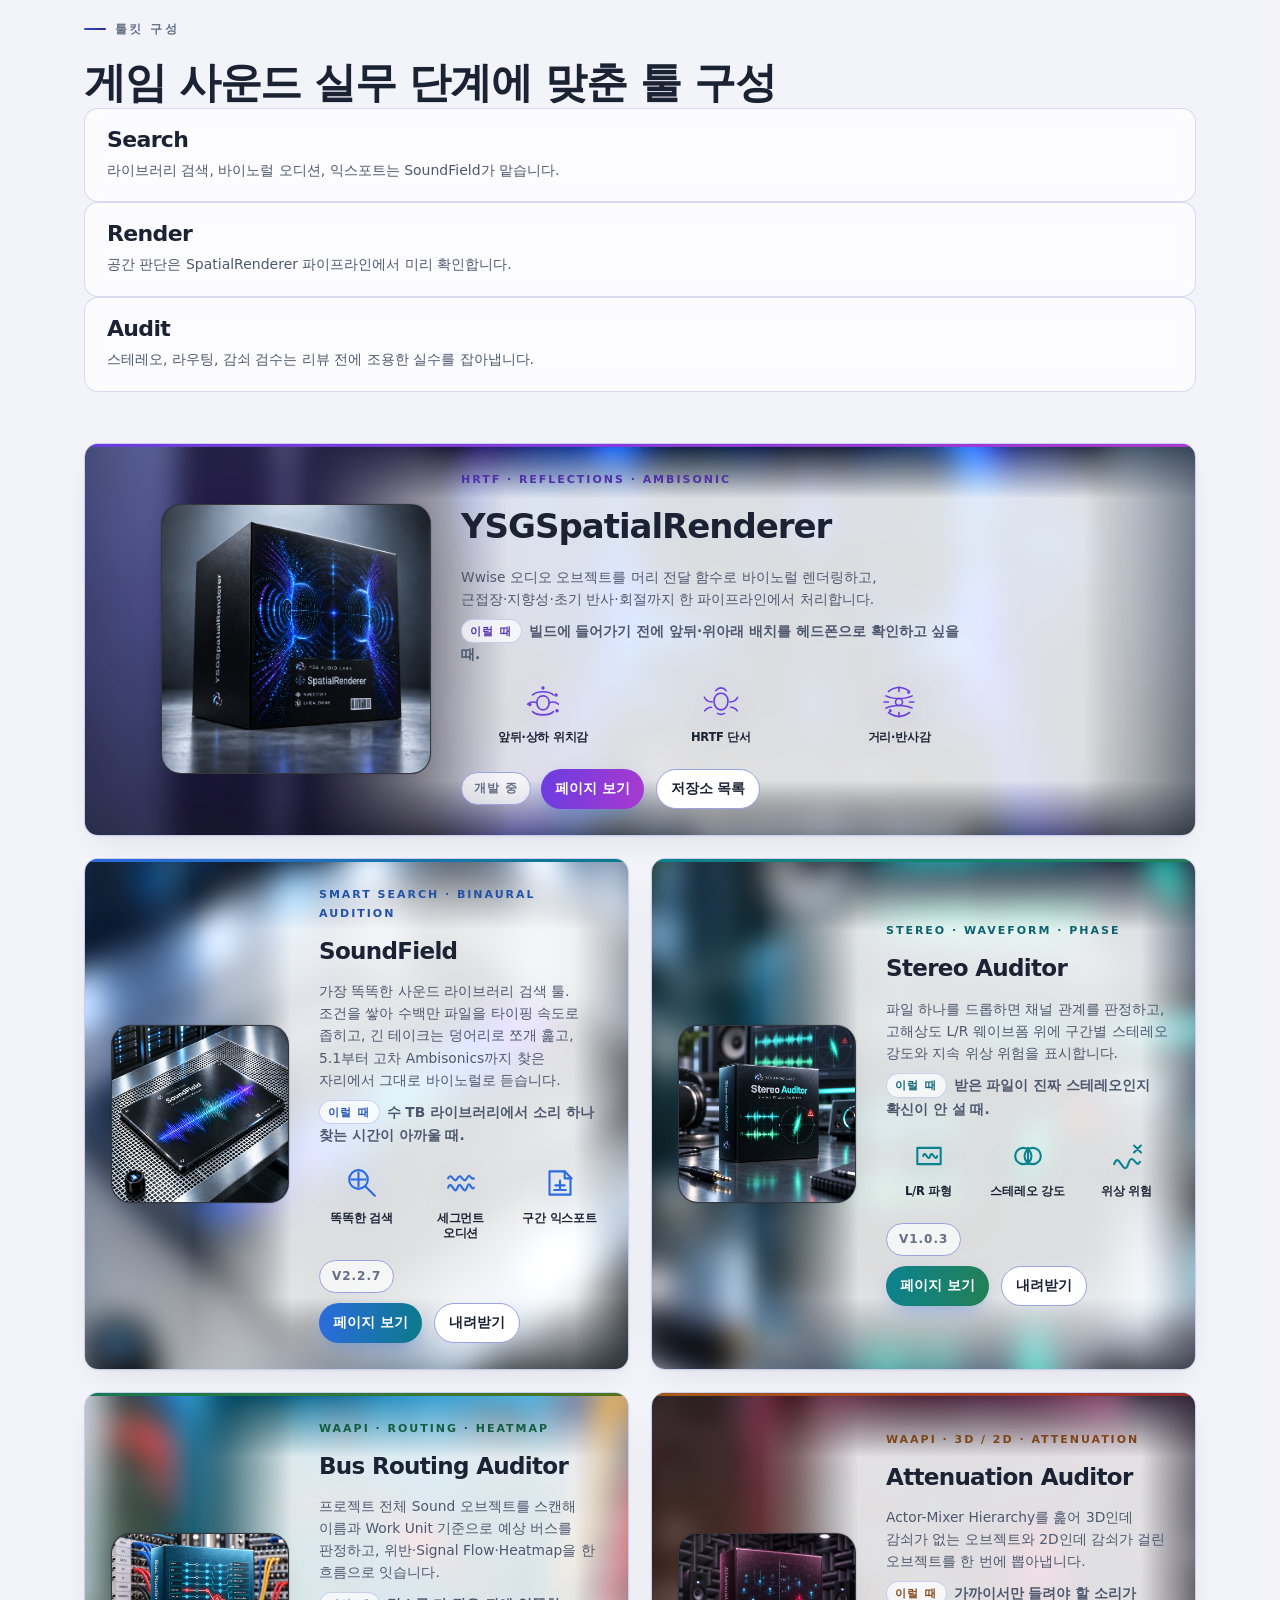
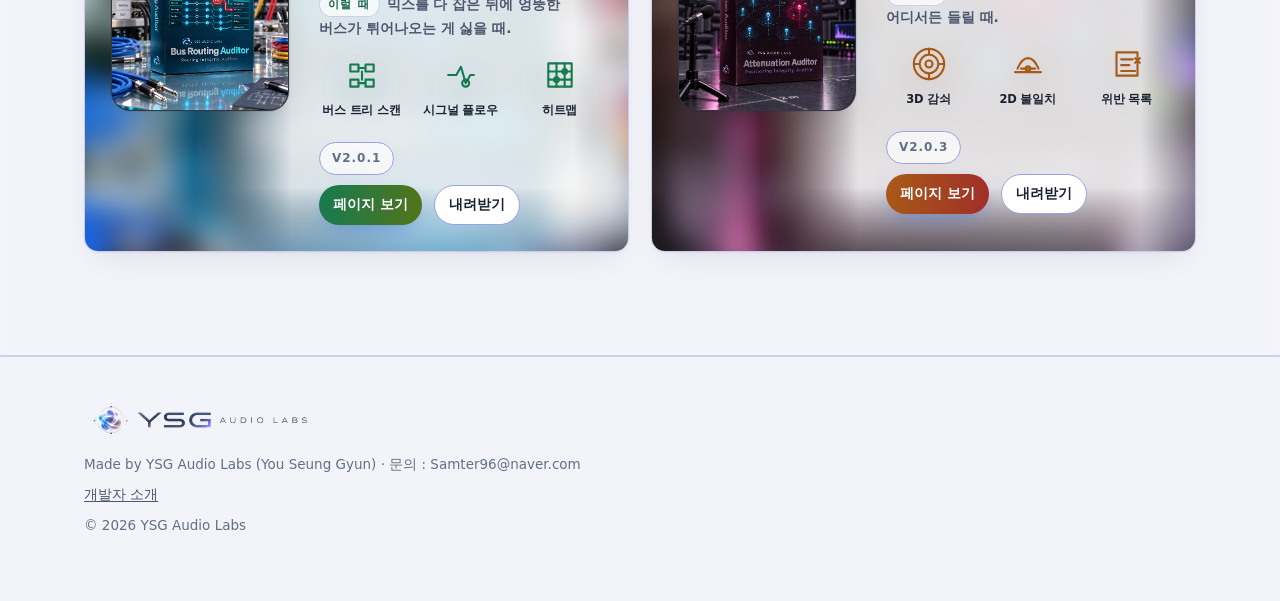
==== commit a8e67dbf: "chore: SoundField 다운로드를 v2.2.7 로 올리기 Co-Authored-By: Claude Opus 5.5 <noreply@anthropic.com>" ====
--- a/index.html
+++ b/index.html
@@ -813,8 +813,8 @@
             <div class="tool-point"><svg viewBox="0 0 36 36" aria-hidden="true"><path d="M9 8h13l5 5v15H9z"/><path d="M22 8v6h6"/><path d="M13 24h10M18 16v8M14 20h8"/></svg><span data-en="Region export">구간 익스포트</span></div>
           </div>
           <div class="tool__foot">
-            <span class="tool__status" data-en="v2.2.4">v2.2.4</span>
-            <div class="btnrow"><a class="btn btn--primary" href="soundfield/" data-en="View page">페이지 보기</a><a class="btn" href="https://github.com/samter96/SoundField/releases/download/v2.2.4/SoundField_Installer_v2.2.4.exe" data-en="Download">내려받기</a></div>
+            <span class="tool__status" data-en="v2.2.7">v2.2.7</span>
+            <div class="btnrow"><a class="btn btn--primary" href="soundfield/" data-en="View page">페이지 보기</a><a class="btn" href="https://github.com/samter96/SoundField/releases/download/v2.2.7/SoundField_Installer_v2.2.7.exe" data-en="Download">내려받기</a></div>
           </div>
         </div>
       </article>
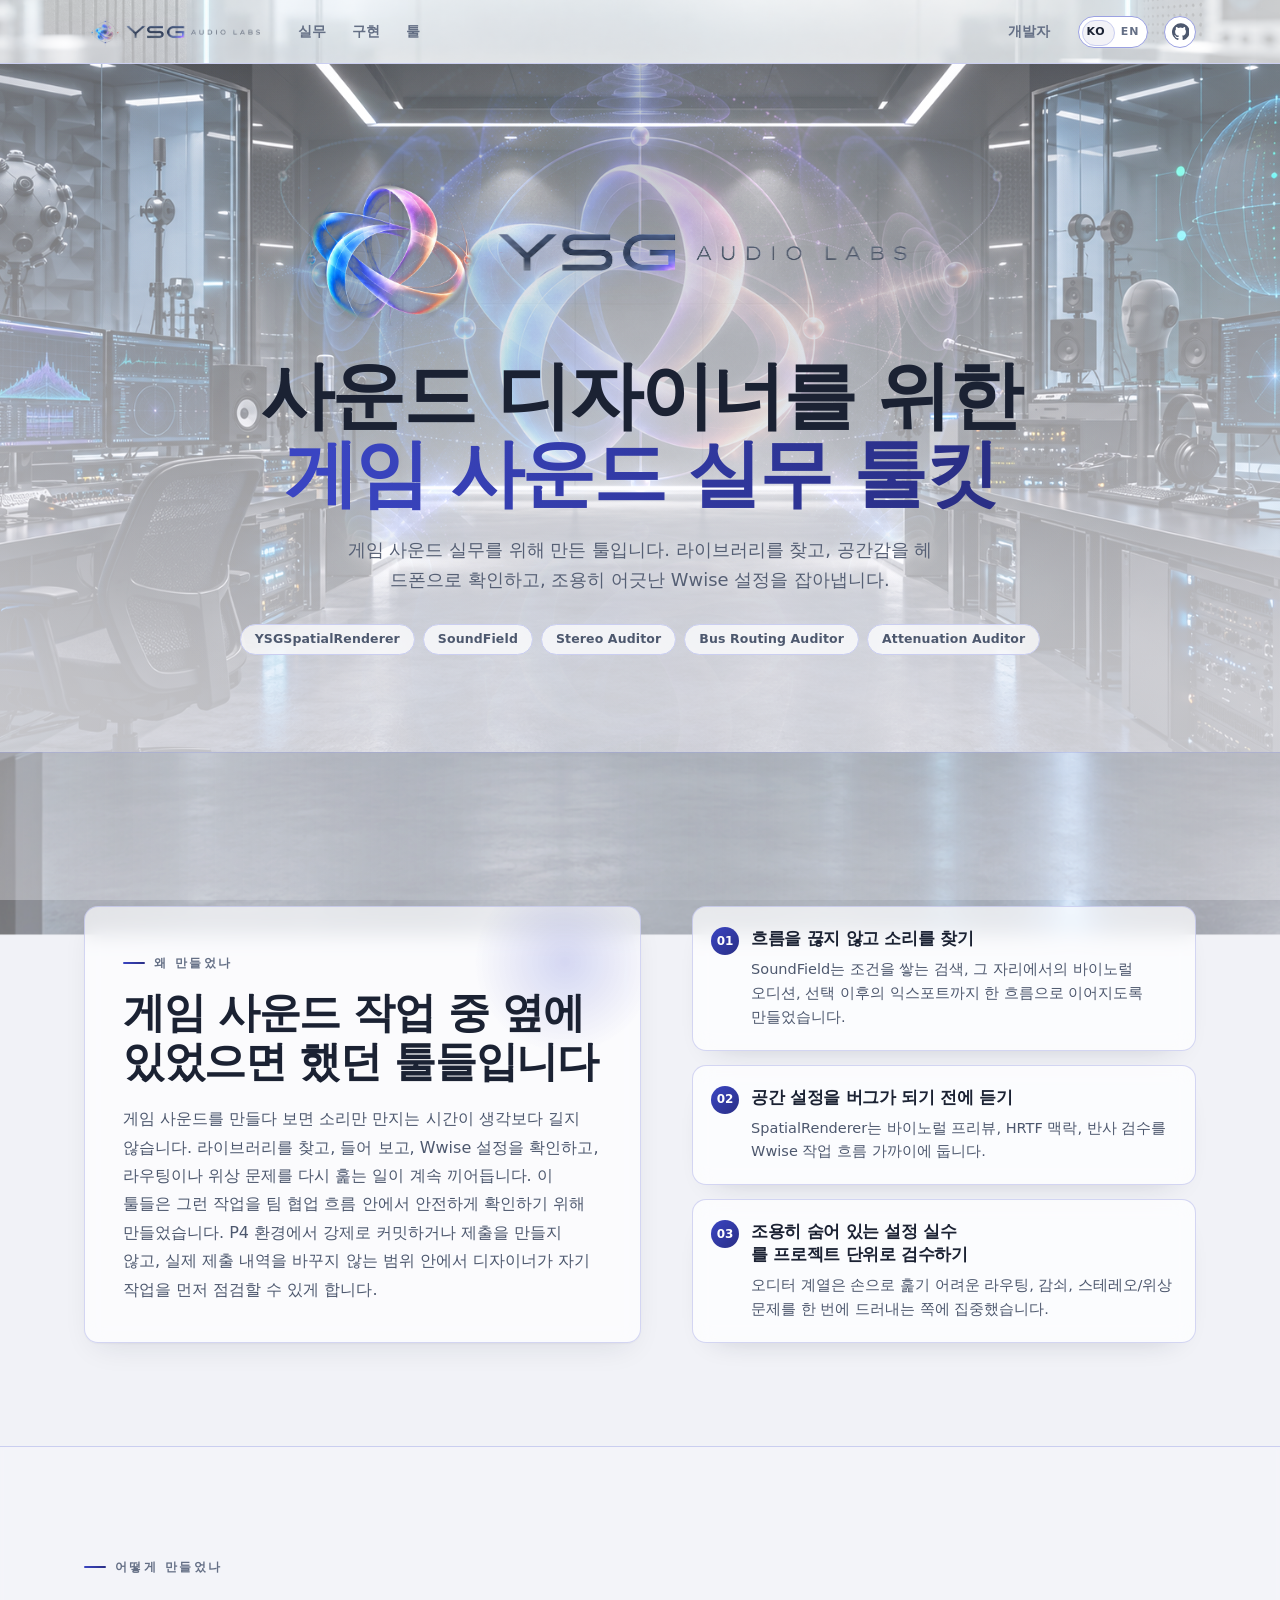
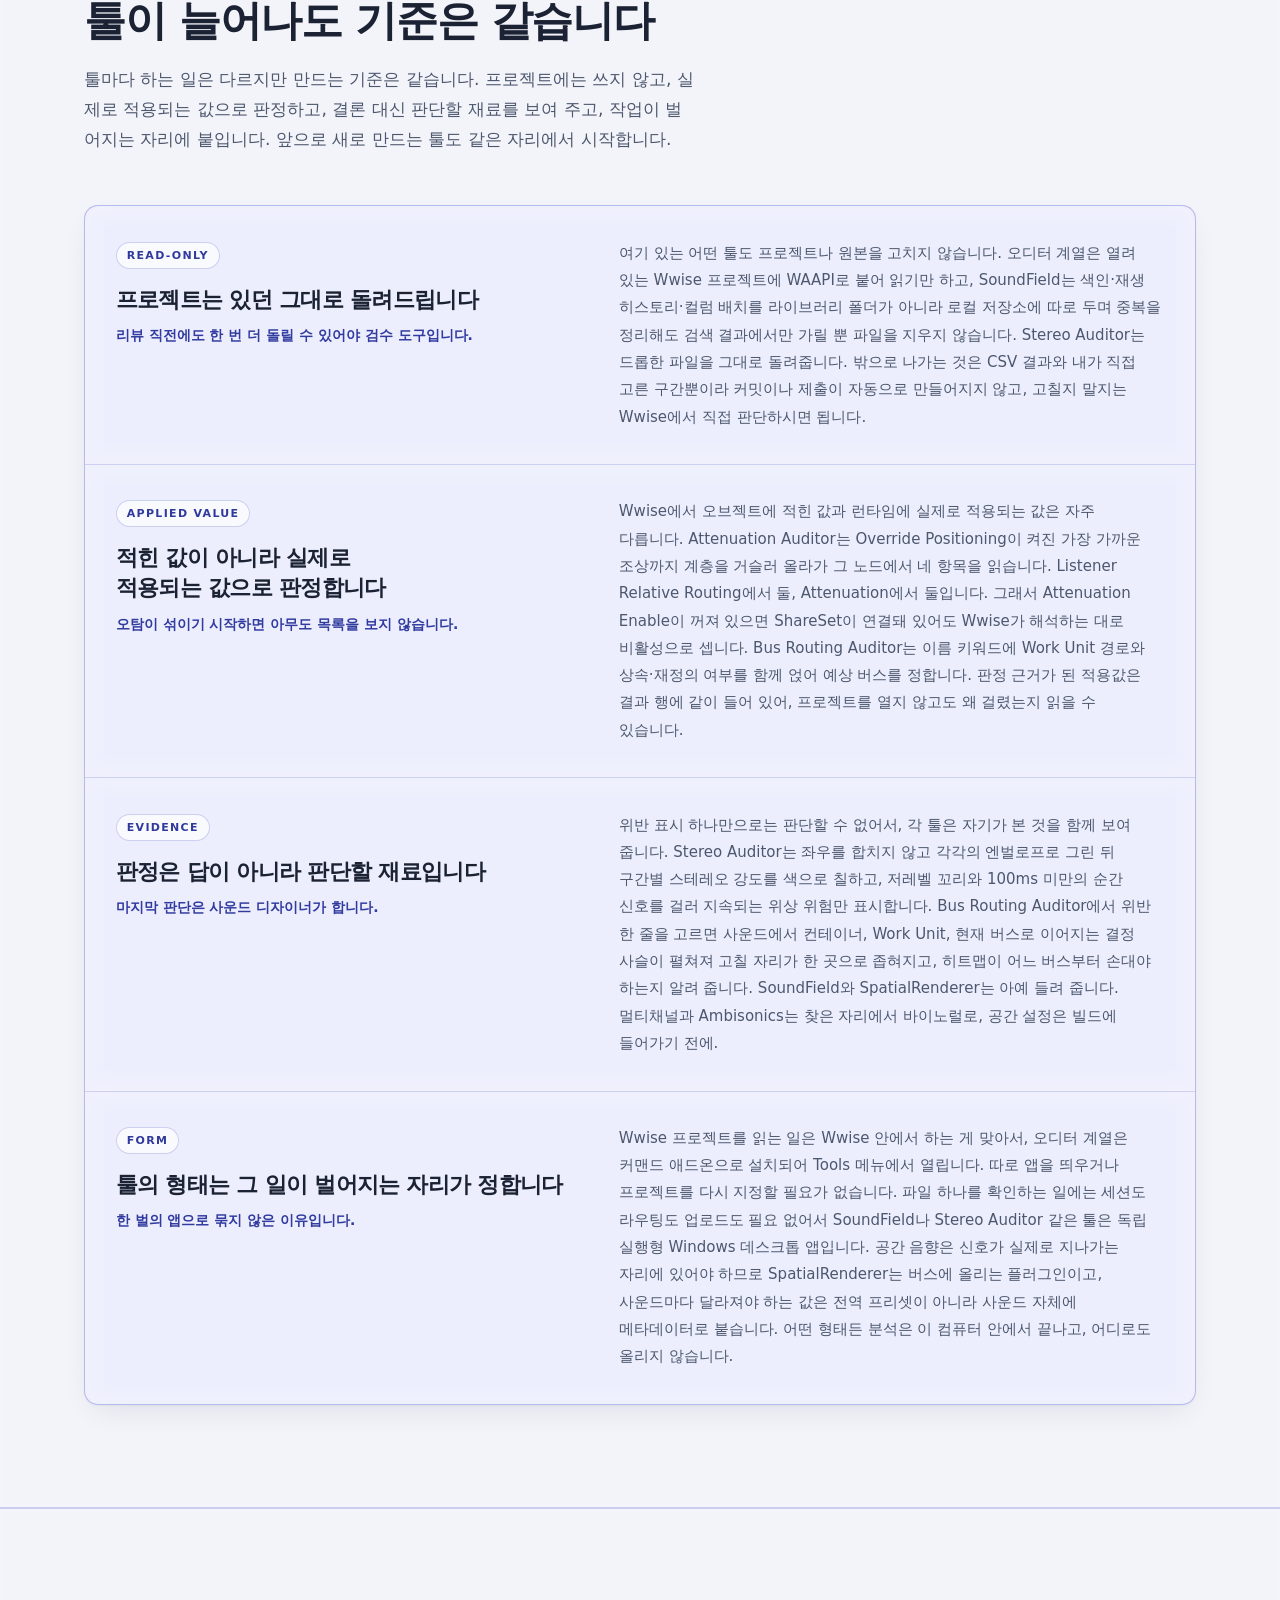
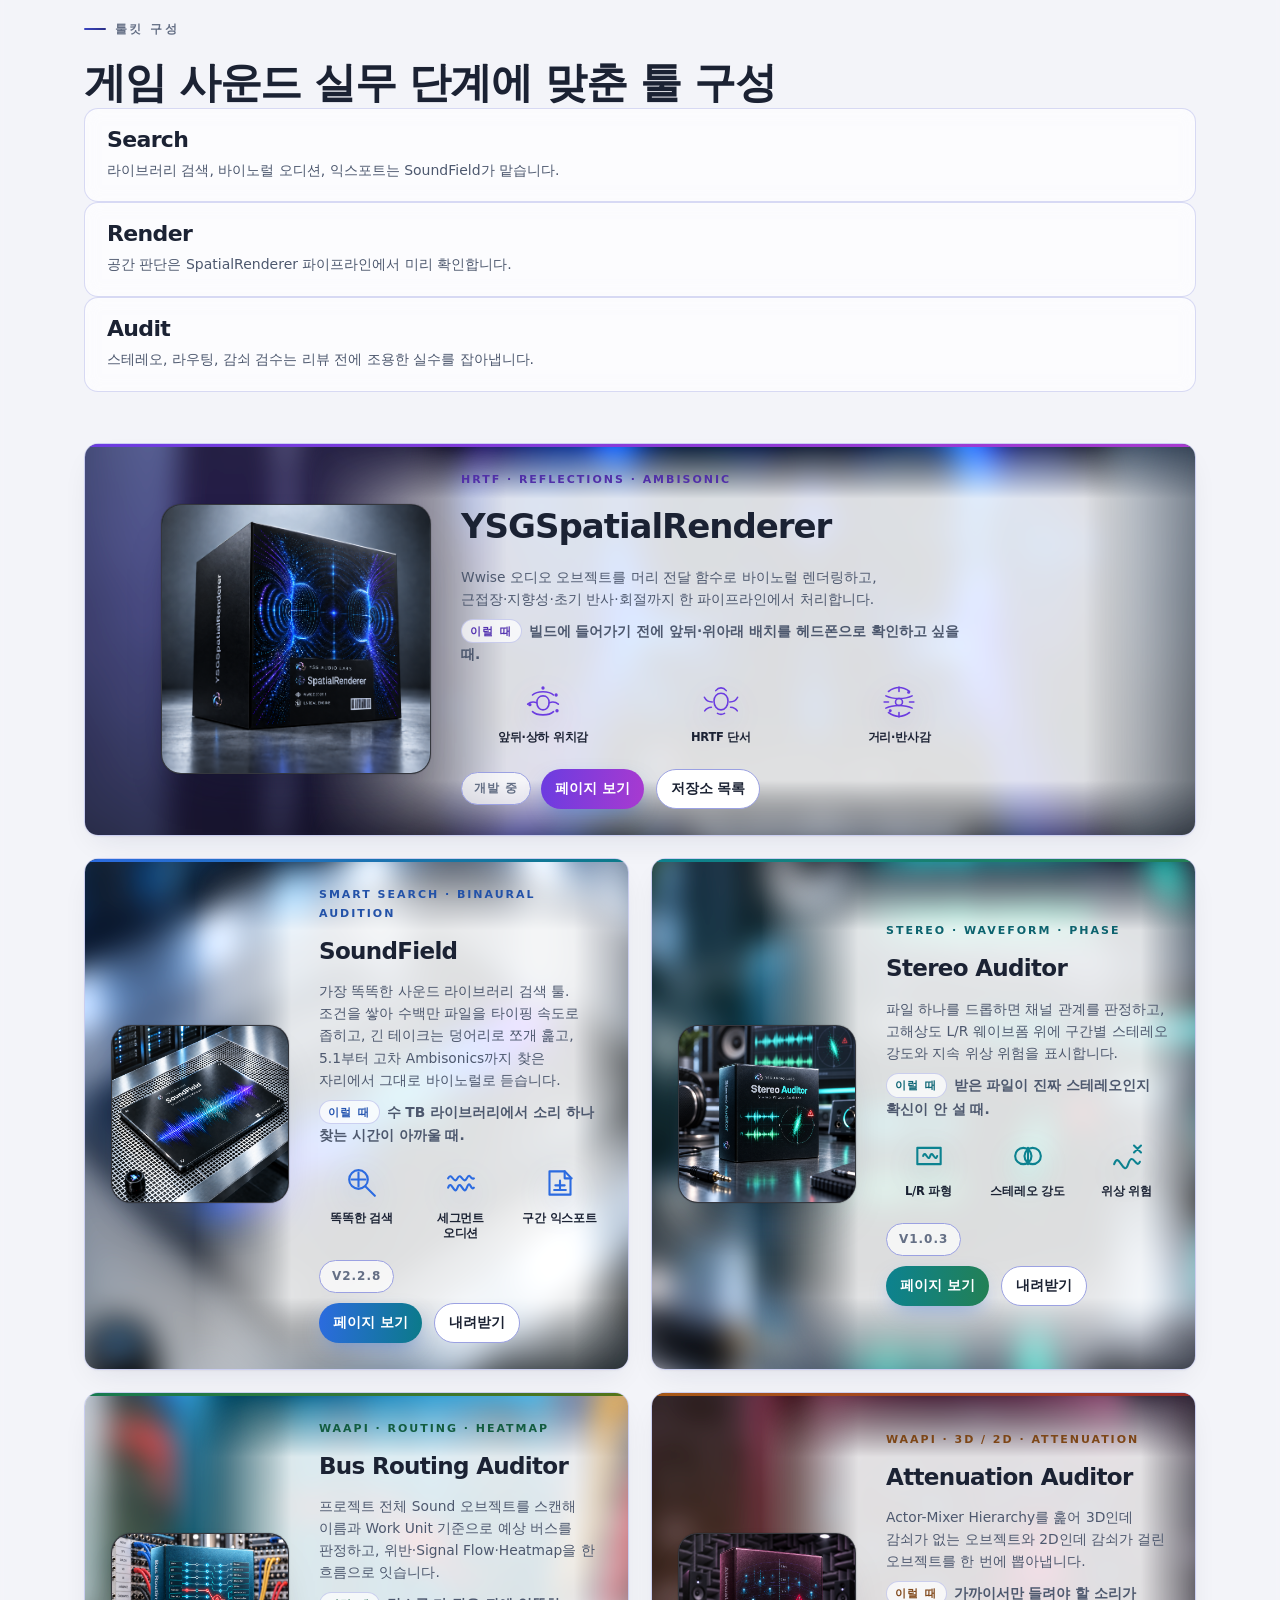
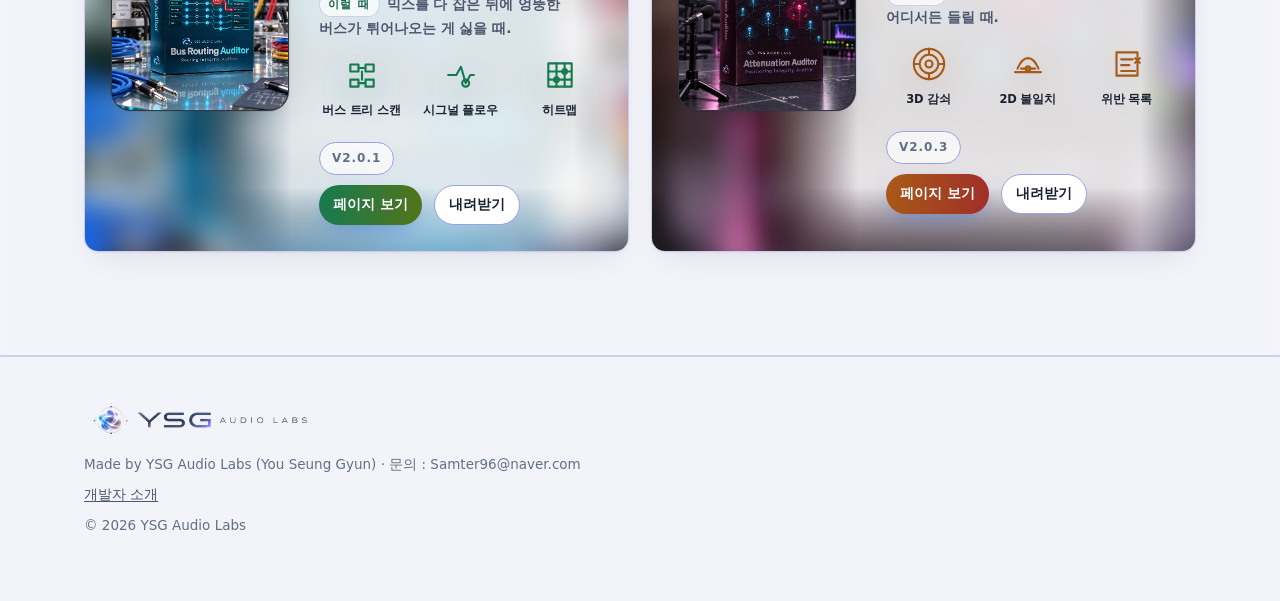
==== commit b30a6b41: "chore: SoundField 제품 페이지에 사용 흐름 영상, 다운로드를 v2.2.8 로 올리기 - 제품 페이지 첫 화면 스크린샷 자리에 사용 흐름 영상(웹용 1080p 30fp" ====
--- a/index.html
+++ b/index.html
@@ -813,8 +813,8 @@
             <div class="tool-point"><svg viewBox="0 0 36 36" aria-hidden="true"><path d="M9 8h13l5 5v15H9z"/><path d="M22 8v6h6"/><path d="M13 24h10M18 16v8M14 20h8"/></svg><span data-en="Region export">구간 익스포트</span></div>
           </div>
           <div class="tool__foot">
-            <span class="tool__status" data-en="v2.2.7">v2.2.7</span>
-            <div class="btnrow"><a class="btn btn--primary" href="soundfield/" data-en="View page">페이지 보기</a><a class="btn" href="https://github.com/samter96/SoundField/releases/download/v2.2.7/SoundField_Installer_v2.2.7.exe" data-en="Download">내려받기</a></div>
+            <span class="tool__status" data-en="v2.2.8">v2.2.8</span>
+            <div class="btnrow"><a class="btn btn--primary" href="soundfield/" data-en="View page">페이지 보기</a><a class="btn" href="https://github.com/samter96/SoundField/releases/download/v2.2.8/SoundField_Installer_v2.2.8.exe" data-en="Download">내려받기</a></div>
           </div>
         </div>
       </article>
--- a/assets/ysg.css
+++ b/assets/ysg.css
@@ -869,6 +869,7 @@
   .shot__ph em{font-style:normal; color:var(--ink-3); font-size:11px;
     font-weight:600; letter-spacing:.14em; text-transform:uppercase; opacity:.8}
   .shot img{width:100%; height:auto}
+  .shot__video{display:block; width:100%; height:auto; background:#111}
   .shot img:not(.loaded){display:none}
   .shot figcaption{
     padding:11px 15px; border-top:1px solid var(--line); background:#fff;
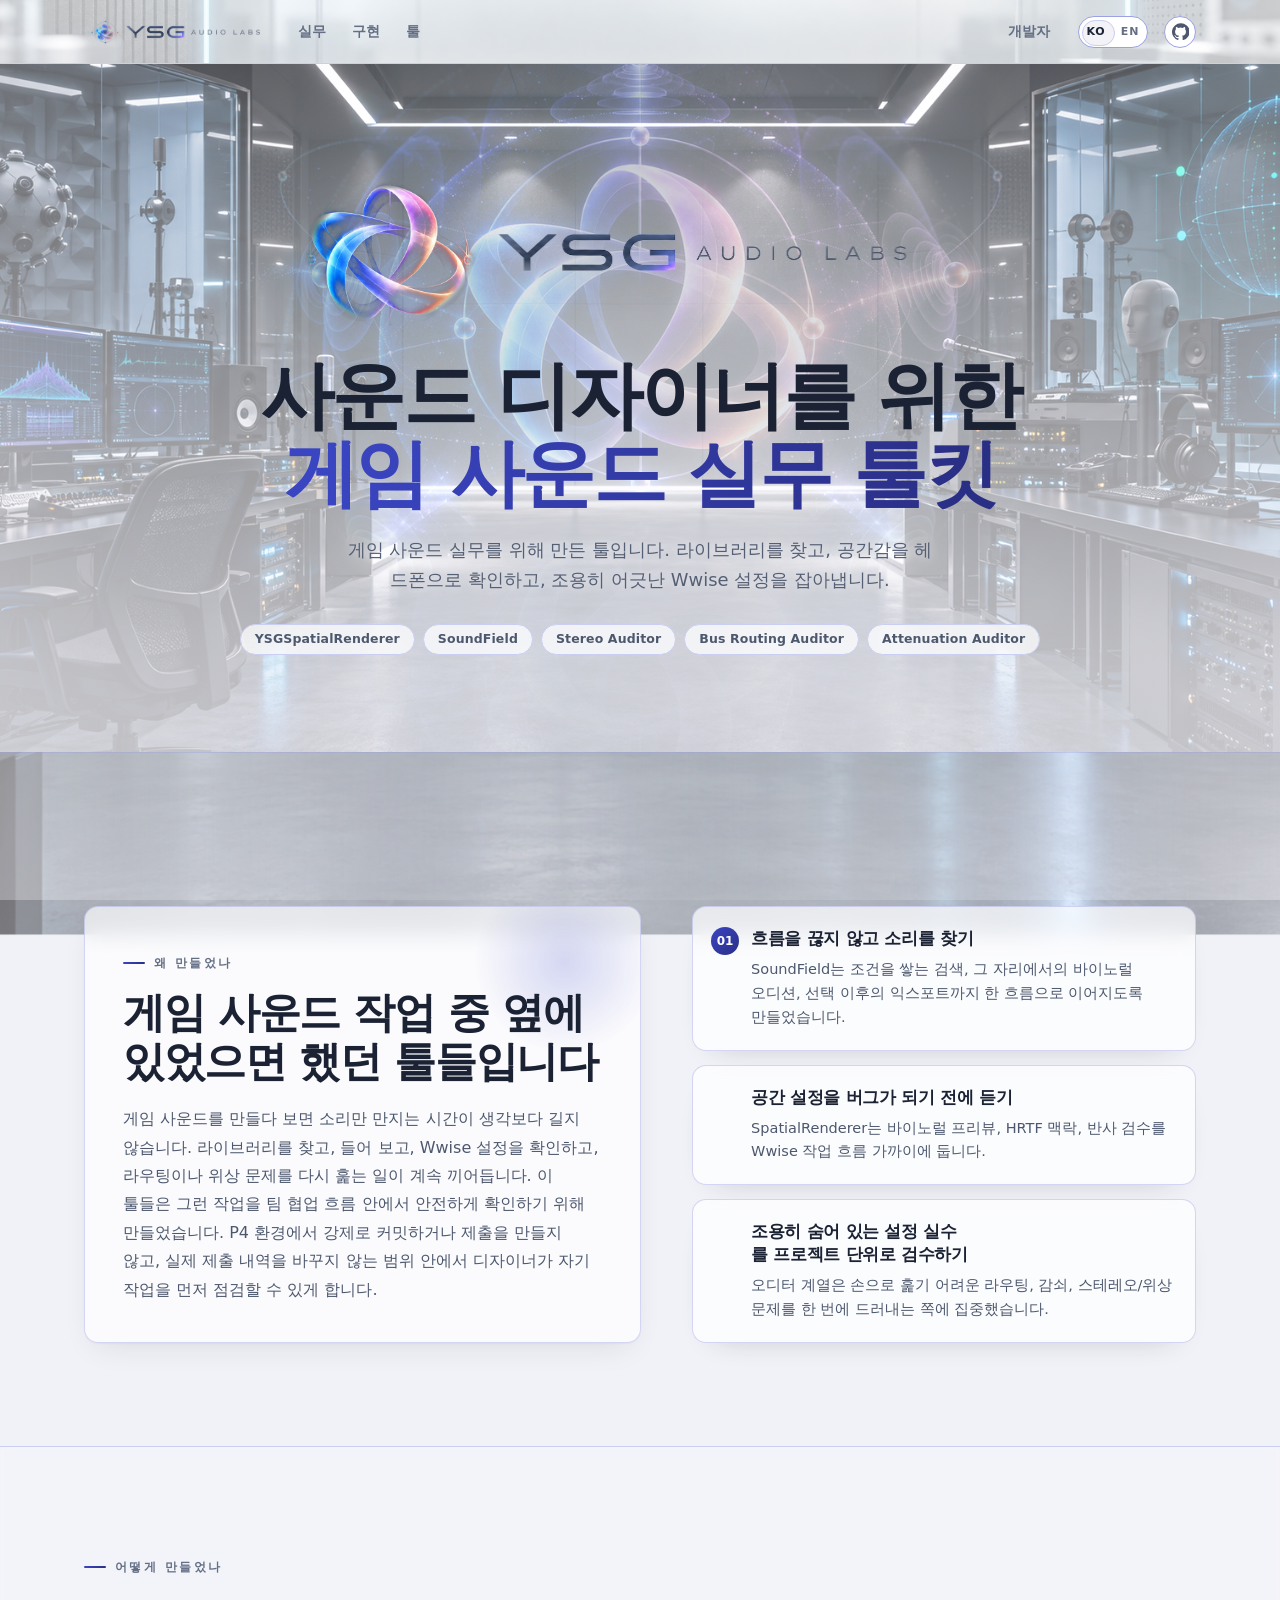
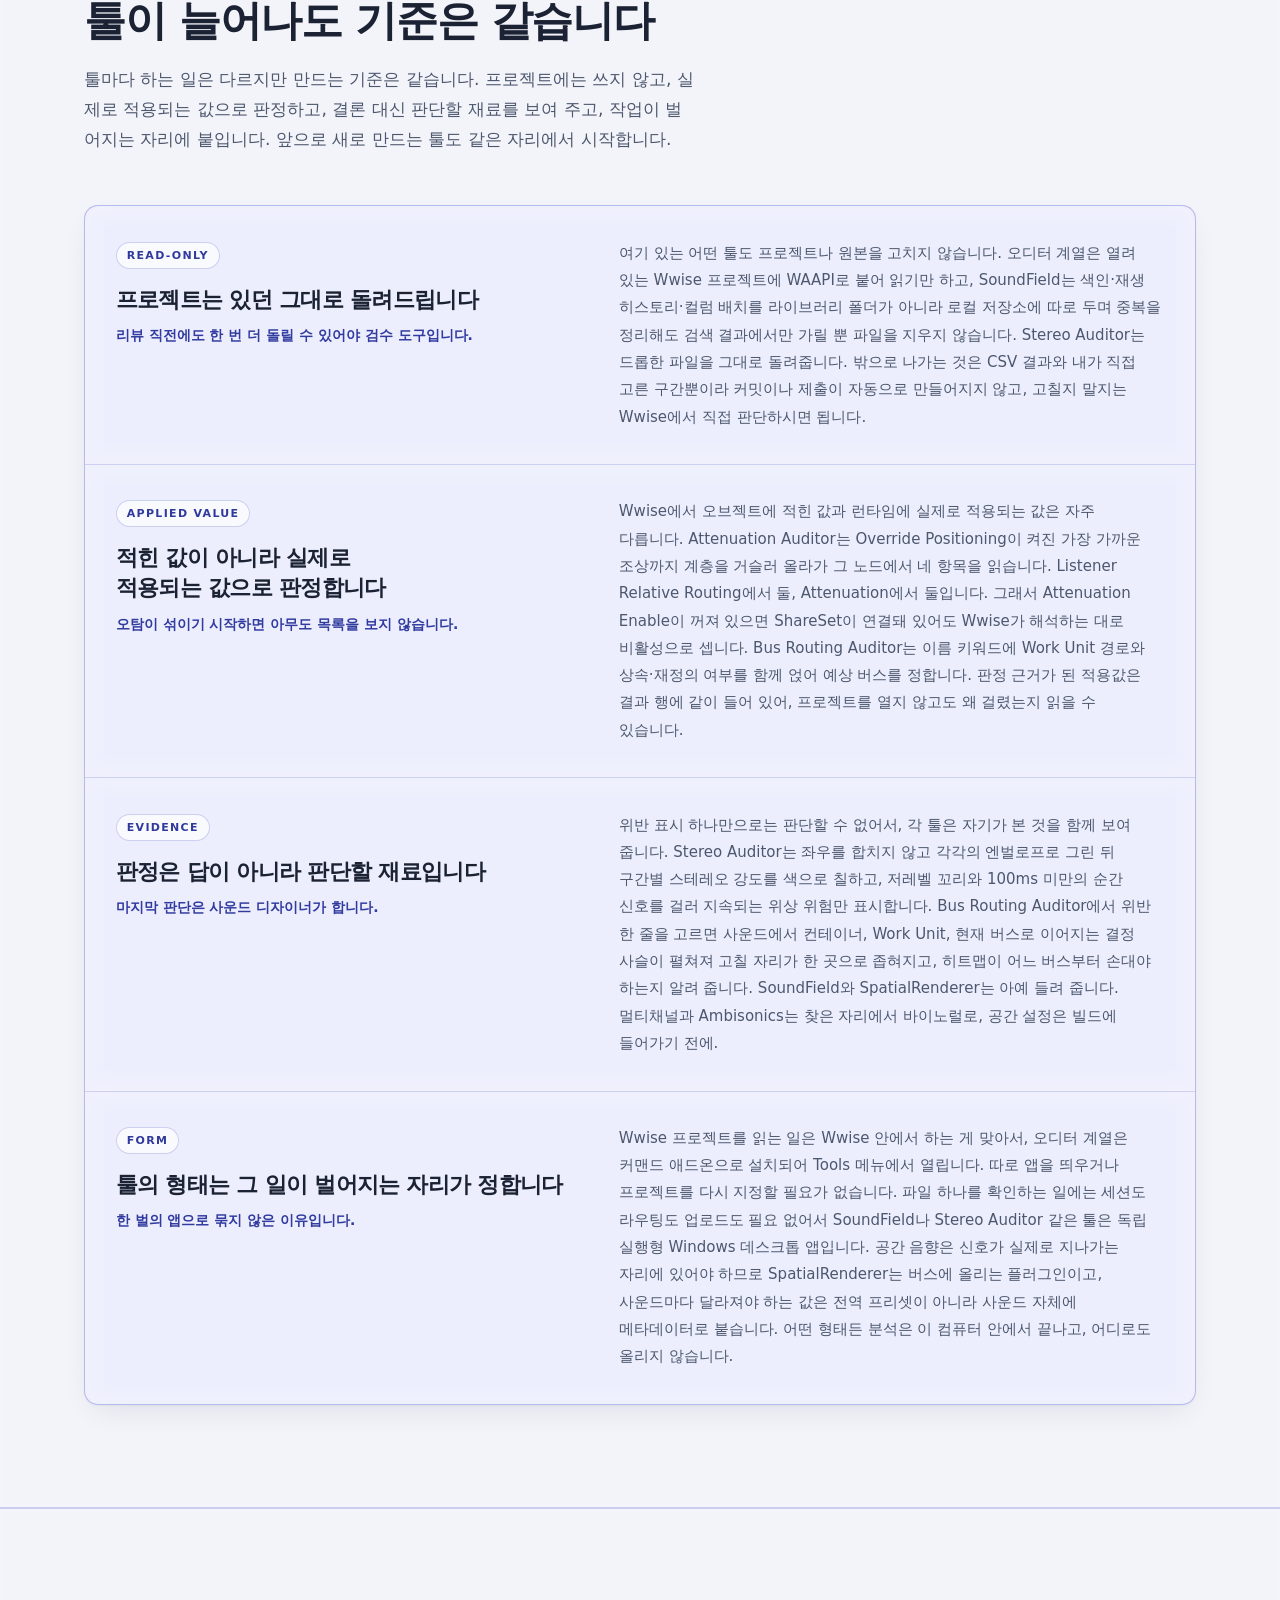
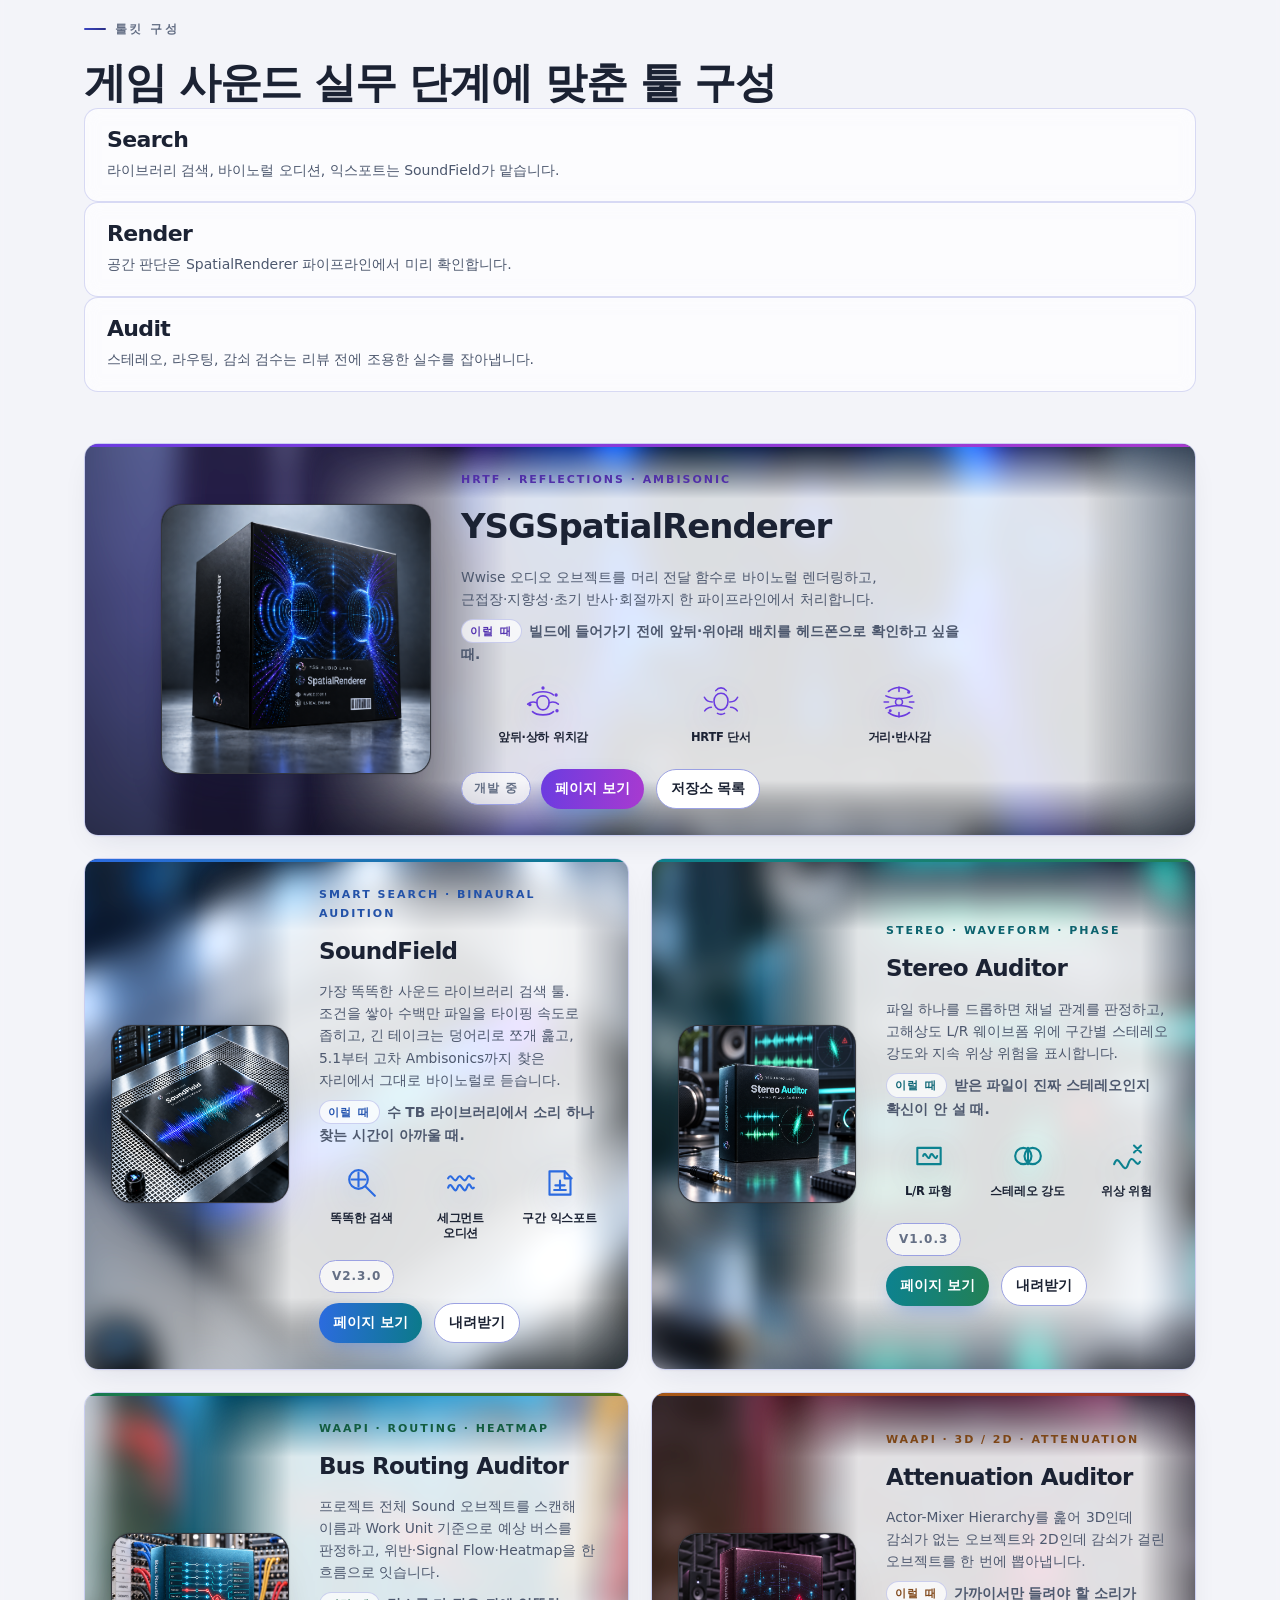
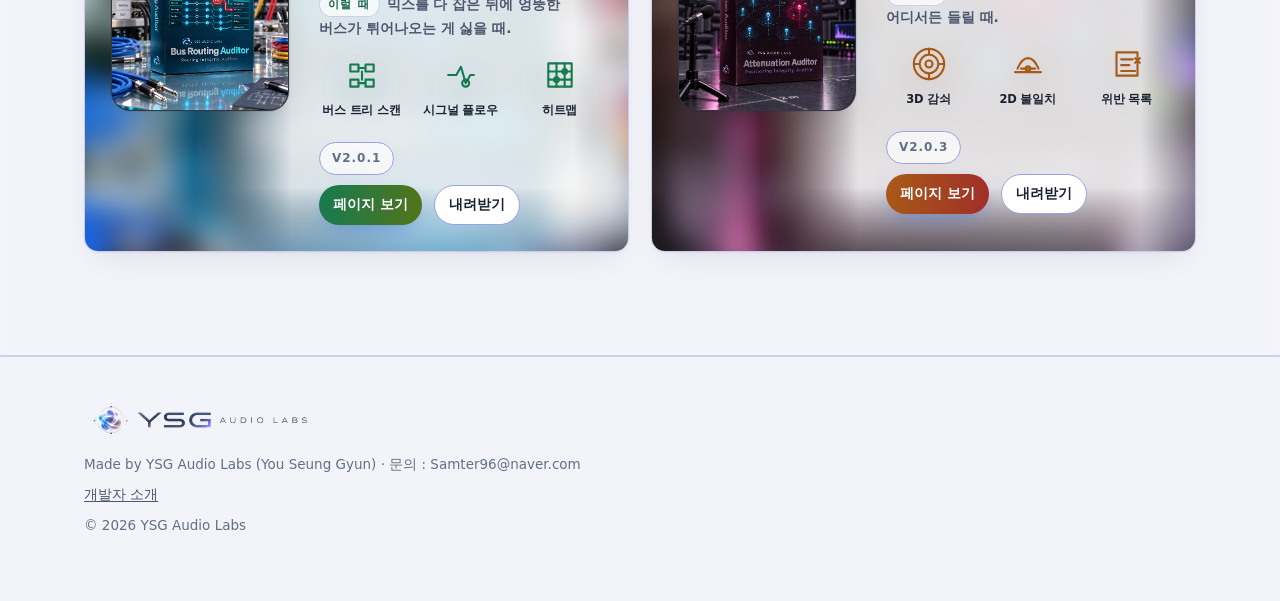
==== commit 3854a382: "SoundField v2.3.0 — 제품 페이지·허브 카드 설치 파일 링크와 버전 표기 Co-Authored-By: Claude Opus 5.5 <noreply@anthropic." ====
--- a/index.html
+++ b/index.html
@@ -813,8 +813,8 @@
             <div class="tool-point"><svg viewBox="0 0 36 36" aria-hidden="true"><path d="M9 8h13l5 5v15H9z"/><path d="M22 8v6h6"/><path d="M13 24h10M18 16v8M14 20h8"/></svg><span data-en="Region export">구간 익스포트</span></div>
           </div>
           <div class="tool__foot">
-            <span class="tool__status" data-en="v2.2.8">v2.2.8</span>
-            <div class="btnrow"><a class="btn btn--primary" href="soundfield/" data-en="View page">페이지 보기</a><a class="btn" href="https://github.com/samter96/SoundField/releases/download/v2.2.8/SoundField_Installer_v2.2.8.exe" data-en="Download">내려받기</a></div>
+            <span class="tool__status" data-en="v2.3.0">v2.3.0</span>
+            <div class="btnrow"><a class="btn btn--primary" href="soundfield/" data-en="View page">페이지 보기</a><a class="btn" href="https://github.com/samter96/SoundField/releases/download/v2.3.0/SoundField_Installer_v2.3.0.exe" data-en="Download">내려받기</a></div>
           </div>
         </div>
       </article>
--- a/assets/ysg.css
+++ b/assets/ysg.css
@@ -870,6 +870,8 @@
     font-weight:600; letter-spacing:.14em; text-transform:uppercase; opacity:.8}
   .shot img{width:100%; height:auto}
   .shot__video{display:block; width:100%; height:auto; background:#111}
+  /* 영상은 언어별로 하나만 — KO/EN 토글을 따른다 */
+  body.lang-en .shot__video--ko, body:not(.lang-en) .shot__video--en{display:none}
   .shot img:not(.loaded){display:none}
   .shot figcaption{
     padding:11px 15px; border-top:1px solid var(--line); background:#fff;
